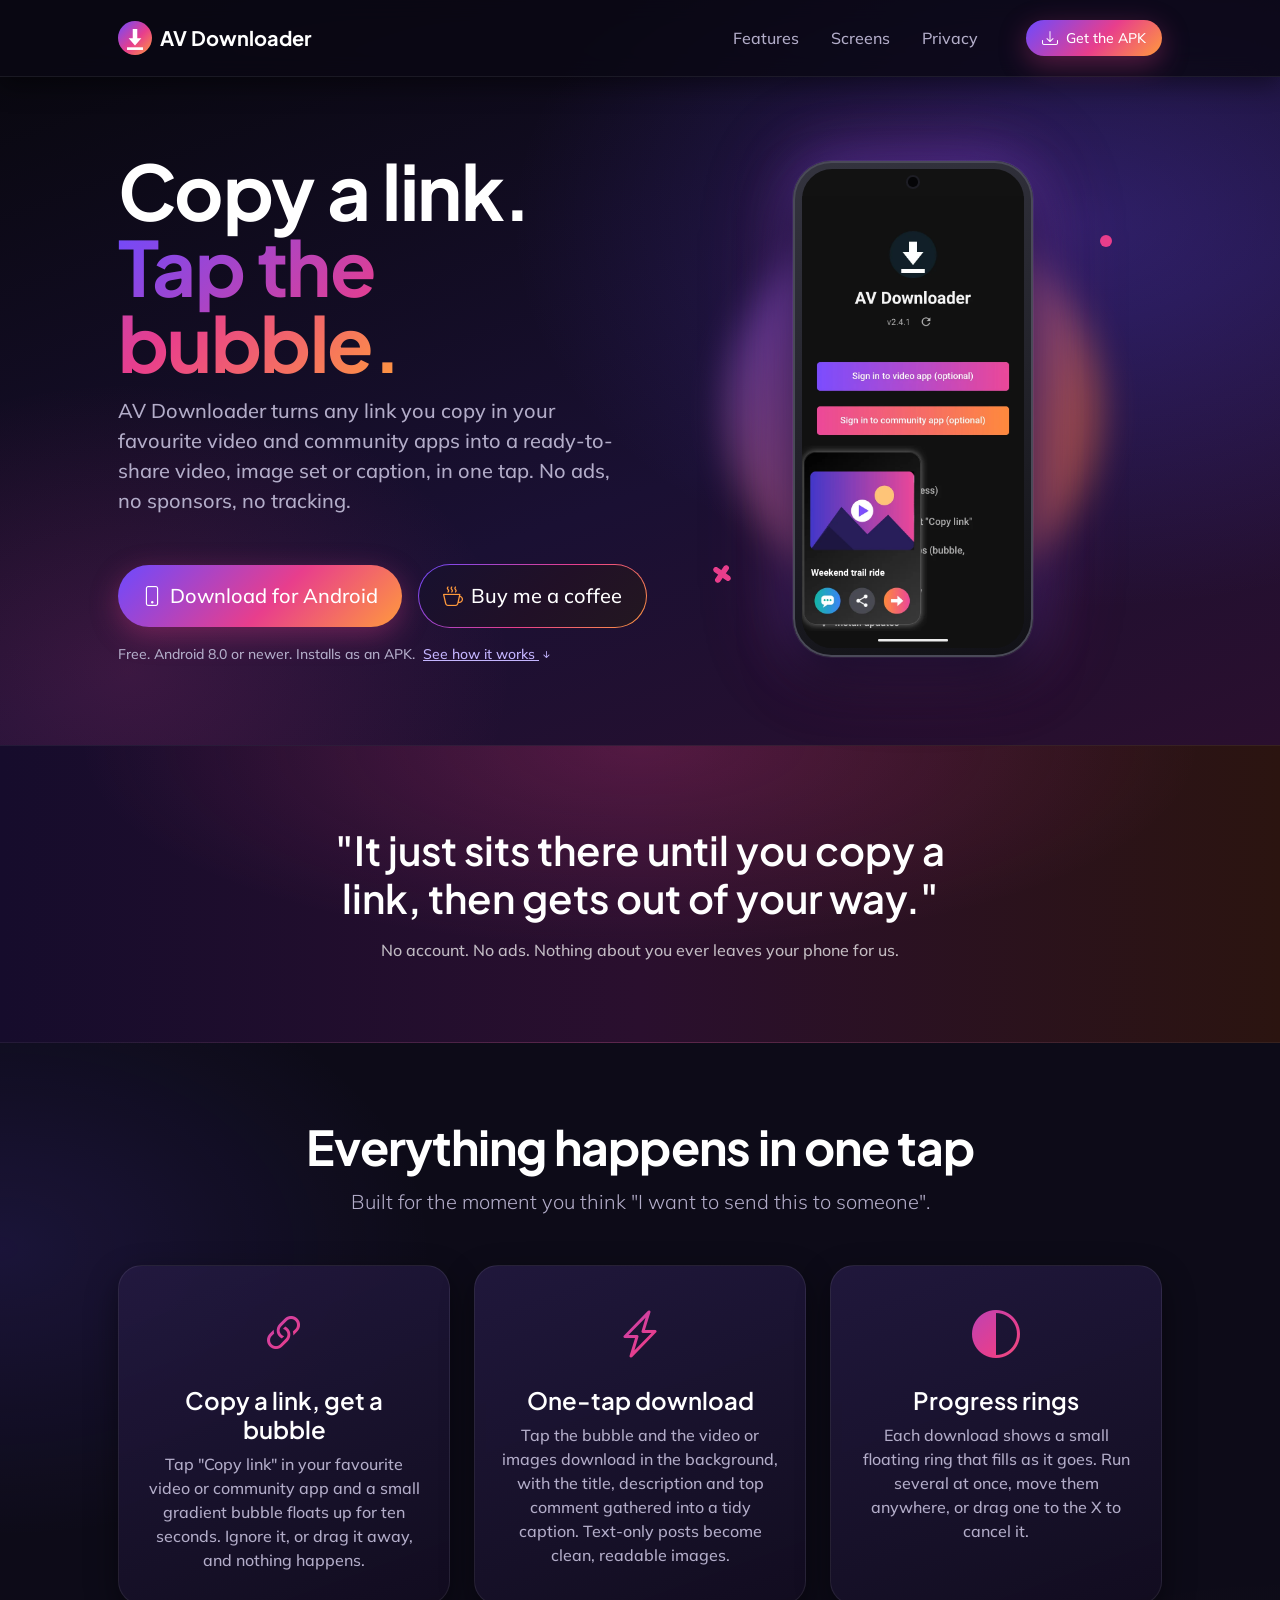
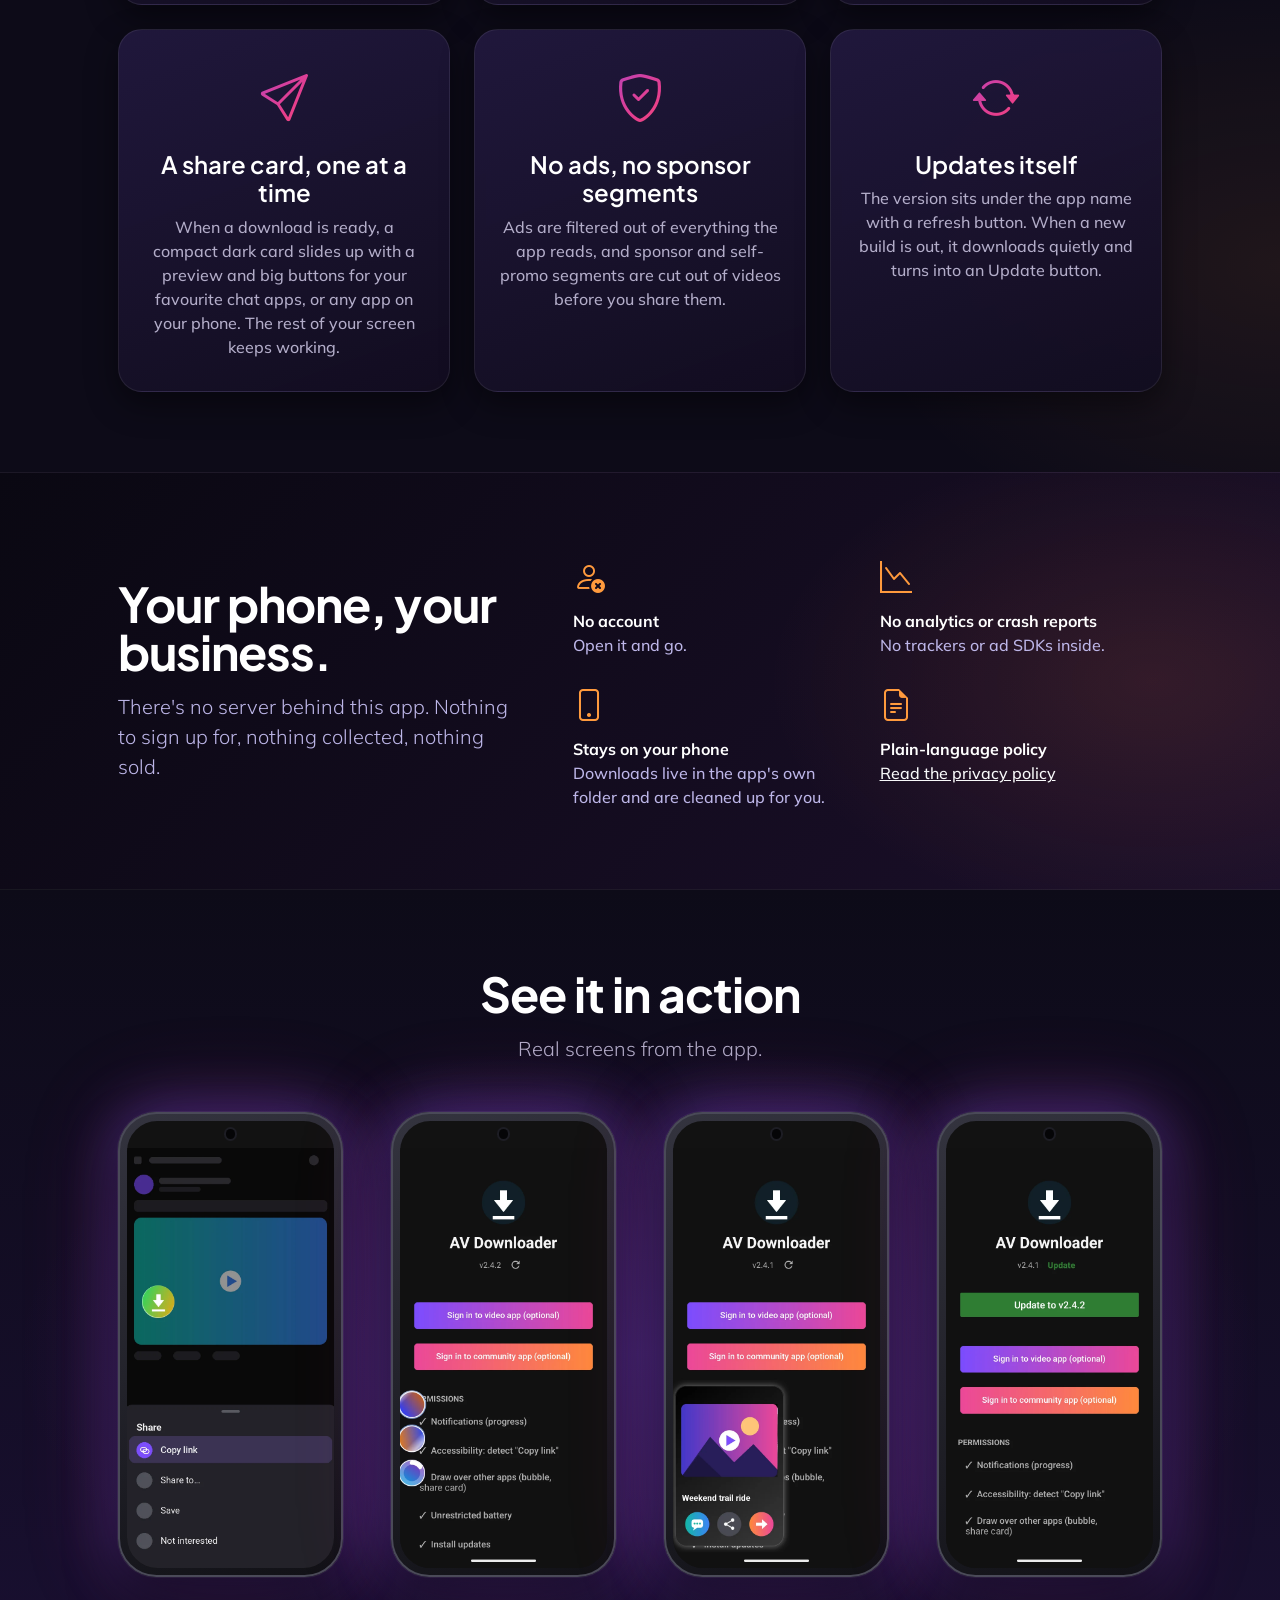
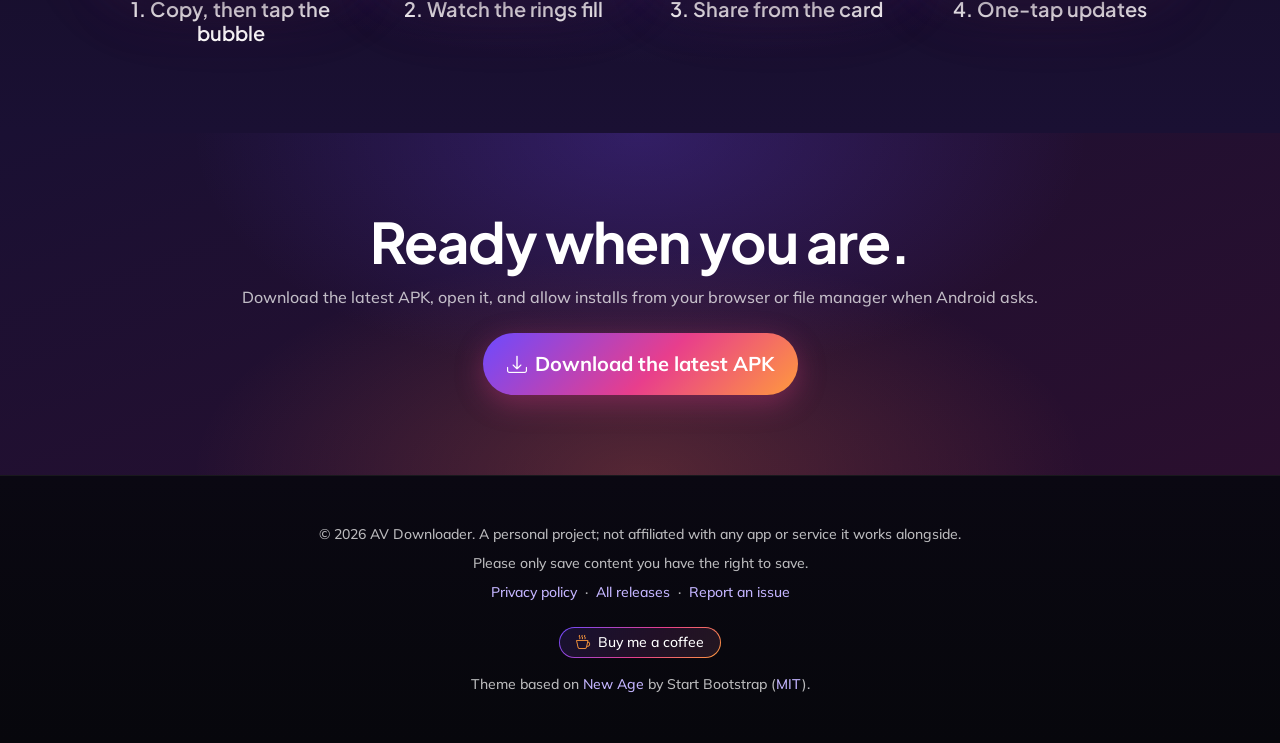
==== docs/index.html @ b50cfe29 "Website: switch to an all-dark theme with dark gradients; add Buy me a coffee links - Navbar, every " ====
<!DOCTYPE html>
<html lang="en">
    <head>
        <meta charset="utf-8" />
        <meta name="viewport" content="width=device-width, initial-scale=1, shrink-to-fit=no" />
        <title>AV Downloader: copy a link, tap the bubble, share it anywhere</title>
        <meta name="description" content="AV Downloader is a small Android app: copy a link in your favourite video or community app, tap the bubble, and get the video, images and caption ready to share. No accounts, no ads, no tracking." />
        <meta name="theme-color" content="#07070c" />
        <meta property="og:title" content="AV Downloader" />
        <meta property="og:description" content="Copy a link, tap the bubble, share it anywhere. No ads, no tracking, no data collection." />
        <meta property="og:type" content="website" />
        <meta property="og:image" content="assets/img/icon-192.png" />
        <link rel="icon" type="image/png" href="assets/img/favicon.png" />
        <link href="assets/icons/bootstrap-icons.css" rel="stylesheet" />
        <!-- Theme: Start Bootstrap "New Age" (MIT), customised. Everything is self-hosted: this page loads nothing from third parties. -->
        <link href="css/styles.css" rel="stylesheet" />
    </head>
    <body id="page-top">
        <!-- Navigation-->
        <nav class="navbar navbar-expand-lg navbar-dark fixed-top shadow-sm" id="mainNav">
            <div class="container px-5">
                <a class="navbar-brand fw-bold d-flex align-items-center" href="#page-top">
                    <img src="assets/img/logo.svg" alt="" width="34" height="34" class="me-2" />AV Downloader
                </a>
                <button class="navbar-toggler" type="button" data-bs-toggle="collapse" data-bs-target="#navbarResponsive" aria-controls="navbarResponsive" aria-expanded="false" aria-label="Toggle navigation">
                    Menu
                    <i class="bi-list"></i>
                </button>
                <div class="collapse navbar-collapse" id="navbarResponsive">
                    <ul class="navbar-nav ms-auto me-4 my-3 my-lg-0">
                        <li class="nav-item"><a class="nav-link me-lg-3" href="#features">Features</a></li>
                        <li class="nav-item"><a class="nav-link me-lg-3" href="#screens">Screens</a></li>
                        <li class="nav-item"><a class="nav-link me-lg-3" href="privacy.html">Privacy</a></li>
                    </ul>
                    <a class="btn btn-primary rounded-pill px-3 mb-2 mb-lg-0" href="https://github.com/mumayank/av-downloader-releases/releases/latest">
                        <span class="d-flex align-items-center">
                            <i class="bi-download me-2"></i>
                            <span class="small">Get the APK</span>
                        </span>
                    </a>
                </div>
            </div>
        </nav>
        <!-- Masthead-->
        <header class="masthead">
            <div class="container px-5">
                <div class="row gx-5 align-items-center">
                    <div class="col-lg-6">
                        <div class="mb-5 mb-lg-0 text-center text-lg-start">
                            <h1 class="display-1 lh-1 mb-3">Copy a link. <span class="text-gradient">Tap the bubble.</span></h1>
                            <p class="lead fw-normal text-muted mb-5">AV Downloader turns any link you copy in your favourite video and community apps into a ready-to-share video, image set or caption, in one tap. No ads, no sponsors, no tracking.</p>
                            <div class="d-flex flex-column flex-sm-row align-items-center justify-content-center justify-content-lg-start gap-3">
                                <a class="btn btn-primary btn-lg rounded-pill px-4 py-3 text-nowrap" href="https://github.com/mumayank/av-downloader-releases/releases/latest"><i class="bi-phone me-2"></i>Download for Android</a>
                                <a class="btn btn-ghost btn-lg rounded-pill px-4 py-3 text-nowrap" href="https://github.com/sponsors/mumayankteam" target="_blank" rel="noopener"><i class="bi-cup-hot me-2"></i>Buy me a coffee</a>
                            </div>
                            <p class="small text-muted mt-3 mb-0">Free. Android 8.0 or newer. Installs as an APK. <a href="#features" class="ms-1">See how it works <i class="bi-arrow-down-short"></i></a></p>
                        </div>
                    </div>
                    <div class="col-lg-6">
                        <div class="masthead-device-mockup">
                            <svg class="circle" viewBox="0 0 100 100" xmlns="http://www.w3.org/2000/svg" aria-hidden="true">
                                <defs>
                                    <linearGradient id="circleGradient" gradientTransform="rotate(45)">
                                        <stop class="gradient-start-color" offset="0%"></stop>
                                        <stop class="gradient-end-color" offset="100%"></stop>
                                    </linearGradient>
                                </defs>
                                <circle cx="50" cy="50" r="50"></circle></svg
                            ><svg class="shape-1 d-none d-sm-block" viewBox="0 0 240.83 240.83" xmlns="http://www.w3.org/2000/svg" aria-hidden="true">
                                <rect x="-32.54" y="78.39" width="305.92" height="84.05" rx="42.03" transform="translate(120.42 -49.88) rotate(45)"></rect>
                                <rect x="-32.54" y="78.39" width="305.92" height="84.05" rx="42.03" transform="translate(-49.88 120.42) rotate(-45)"></rect></svg
                            ><svg class="shape-2 d-none d-sm-block" viewBox="0 0 100 100" xmlns="http://www.w3.org/2000/svg" aria-hidden="true"><circle cx="50" cy="50" r="50"></circle></svg>
                            <div class="device-wrapper w-100">
                                <div class="phone"><div class="screen"><img src="assets/img/screens/card.webp" alt="The share card at the bottom of the screen after a download finishes, with a thumbnail, a title and three share buttons" /></div></div>
                            </div>
                        </div>
                    </div>
                </div>
            </div>
        </header>
        <!-- Promise strip-->
        <aside class="text-center section-promise">
            <div class="container px-5">
                <div class="row gx-5 justify-content-center">
                    <div class="col-xl-8">
                        <div class="h2 fs-1 text-white mb-3">"It just sits there until you copy a link, then gets out of your way."</div>
                        <p class="text-white-50 mb-0">No account. No ads. Nothing about you ever leaves your phone for us.</p>
                    </div>
                </div>
            </div>
        </aside>
        <!-- Features-->
        <section id="features">
            <div class="container px-5">
                <div class="text-center mb-5">
                    <h2 class="display-5 lh-1 mb-3">Everything happens in one tap</h2>
                    <p class="lead text-muted mb-0">Built for the moment you think "I want to send this to someone".</p>
                </div>
                <div class="row gx-4 gy-4">
                    <div class="col-md-6 col-lg-4">
                        <div class="feature-card text-center">
                            <i class="bi-link-45deg icon-feature text-gradient d-block mb-3"></i>
                            <h3 class="font-alt h4">Copy a link, get a bubble</h3>
                            <p class="text-muted mb-0">Tap "Copy link" in your favourite video or community app and a small gradient bubble floats up for ten seconds. Ignore it, or drag it away, and nothing happens.</p>
                        </div>
                    </div>
                    <div class="col-md-6 col-lg-4">
                        <div class="feature-card text-center">
                            <i class="bi-lightning-charge icon-feature text-gradient d-block mb-3"></i>
                            <h3 class="font-alt h4">One-tap download</h3>
                            <p class="text-muted mb-0">Tap the bubble and the video or images download in the background, with the title, description and top comment gathered into a tidy caption. Text-only posts become clean, readable images.</p>
                        </div>
                    </div>
                    <div class="col-md-6 col-lg-4">
                        <div class="feature-card text-center">
                            <i class="bi-circle-half icon-feature text-gradient d-block mb-3"></i>
                            <h3 class="font-alt h4">Progress rings</h3>
                            <p class="text-muted mb-0">Each download shows a small floating ring that fills as it goes. Run several at once, move them anywhere, or drag one to the X to cancel it.</p>
                        </div>
                    </div>
                    <div class="col-md-6 col-lg-4">
                        <div class="feature-card text-center">
                            <i class="bi-send icon-feature text-gradient d-block mb-3"></i>
                            <h3 class="font-alt h4">A share card, one at a time</h3>
                            <p class="text-muted mb-0">When a download is ready, a compact dark card slides up with a preview and big buttons for your favourite chat apps, or any app on your phone. The rest of your screen keeps working.</p>
                        </div>
                    </div>
                    <div class="col-md-6 col-lg-4">
                        <div class="feature-card text-center">
                            <i class="bi-shield-check icon-feature text-gradient d-block mb-3"></i>
                            <h3 class="font-alt h4">No ads, no sponsor segments</h3>
                            <p class="text-muted mb-0">Ads are filtered out of everything the app reads, and sponsor and self-promo segments are cut out of videos before you share them.</p>
                        </div>
                    </div>
                    <div class="col-md-6 col-lg-4">
                        <div class="feature-card text-center">
                            <i class="bi-arrow-repeat icon-feature text-gradient d-block mb-3"></i>
                            <h3 class="font-alt h4">Updates itself</h3>
                            <p class="text-muted mb-0">The version sits under the app name with a refresh button. When a new build is out, it downloads quietly and turns into an Update button.</p>
                        </div>
                    </div>
                </div>
            </div>
        </section>
        <!-- Privacy strip-->
        <section class="privacy-strip">
            <div class="container px-5">
                <div class="row gx-5 align-items-center">
                    <div class="col-lg-5 mb-4 mb-lg-0">
                        <h2 class="display-5 lh-1 mb-3 text-white">Your phone, your business.</h2>
                        <p class="lead mb-0" style="color:#bdb6e8">There's no server behind this app. Nothing to sign up for, nothing collected, nothing sold.</p>
                    </div>
                    <div class="col-lg-7">
                        <div class="row gy-4">
                            <div class="col-sm-6"><i class="bi-person-x d-block mb-2"></i><strong class="text-white">No account</strong><br /><span style="color:#bdb6e8">Open it and go.</span></div>
                            <div class="col-sm-6"><i class="bi-graph-down d-block mb-2"></i><strong class="text-white">No analytics or crash reports</strong><br /><span style="color:#bdb6e8">No trackers or ad SDKs inside.</span></div>
                            <div class="col-sm-6"><i class="bi-phone d-block mb-2"></i><strong class="text-white">Stays on your phone</strong><br /><span style="color:#bdb6e8">Downloads live in the app's own folder and are cleaned up for you.</span></div>
                            <div class="col-sm-6"><i class="bi-file-earmark-text d-block mb-2"></i><strong class="text-white">Plain-language policy</strong><br /><a class="link-light" href="privacy.html">Read the privacy policy</a></div>
                        </div>
                    </div>
                </div>
            </div>
        </section>
        <!-- Screens-->
        <section class="section-screens" id="screens">
            <div class="container px-5">
                <div class="text-center mb-5">
                    <h2 class="display-5 lh-1 mb-3">See it in action</h2>
                    <p class="lead text-muted mb-0">Real screens from the app.</p>
                </div>
                <div class="row gx-5 gy-5 justify-content-center">
                    <div class="col-sm-6 col-lg-3 text-center">
                        <div class="shot"><div class="phone"><div class="screen"><img src="assets/img/screens/bubble.webp" alt="A gradient download bubble appears right after tapping Copy link in a share menu" /></div></div></div>
                        <h3 class="h5 font-alt shot-caption">1. Copy, then tap the bubble</h3>
                    </div>
                    <div class="col-sm-6 col-lg-3 text-center">
                        <div class="shot"><div class="phone"><div class="screen"><img src="assets/img/screens/rings.webp" alt="Three floating progress rings stacked on the left edge of the screen" /></div></div></div>
                        <h3 class="h5 font-alt shot-caption">2. Watch the rings fill</h3>
                    </div>
                    <div class="col-sm-6 col-lg-3 text-center">
                        <div class="shot"><div class="phone"><div class="screen"><img src="assets/img/screens/card.webp" alt="The dark share card with a preview image, a title and three share buttons" /></div></div></div>
                        <h3 class="h5 font-alt shot-caption">3. Share from the card</h3>
                    </div>
                    <div class="col-sm-6 col-lg-3 text-center">
                        <div class="shot"><div class="phone"><div class="screen"><img src="assets/img/screens/update.webp" alt="The main screen with the version number and a ready Update button" /></div></div></div>
                        <h3 class="h5 font-alt shot-caption">4. One-tap updates</h3>
                    </div>
                </div>
            </div>
        </section>
        <!-- Download-->
        <section class="section-download" id="download">
            <div class="container px-5 text-center">
                <h2 class="text-white display-4 lh-1 mb-3">Ready when you are.</h2>
                <p class="text-white-50 mb-4">Download the latest APK, open it, and allow installs from your browser or file manager when Android asks.</p>
                <a class="btn btn-primary btn-lg rounded-pill px-4 py-3 fw-bold" href="https://github.com/mumayank/av-downloader-releases/releases/latest"><i class="bi-download me-2"></i>Download the latest APK</a>
            </div>
        </section>
        <!-- Footer-->
        <footer class="site-footer text-center py-5">
            <div class="container px-5">
                <div class="text-white-50 small">
                    <div class="mb-2">&copy; 2026 AV Downloader. A personal project; not affiliated with any app or service it works alongside.</div>
                    <div class="mb-2">Please only save content you have the right to save.</div>
                    <a href="privacy.html">Privacy policy</a>
                    <span class="mx-1">&middot;</span>
                    <a href="https://github.com/mumayank/av-downloader-releases/releases">All releases</a>
                    <span class="mx-1">&middot;</span>
                    <a href="https://github.com/mumayank/av-downloader-releases/issues">Report an issue</a>
                    <div class="mt-4"><a class="btn btn-ghost btn-sm rounded-pill px-3" href="https://github.com/sponsors/mumayankteam" target="_blank" rel="noopener"><i class="bi-cup-hot me-2"></i>Buy me a coffee</a></div>
                    <div class="mt-3">Theme based on <a href="https://startbootstrap.com/theme/new-age">New Age</a> by Start Bootstrap (<a href="LICENSE-template.txt">MIT</a>).</div>
                </div>
            </div>
        </footer>
        <script src="js/bootstrap.bundle.min.js"></script>
        <script src="js/scripts.js"></script>
    </body>
</html>
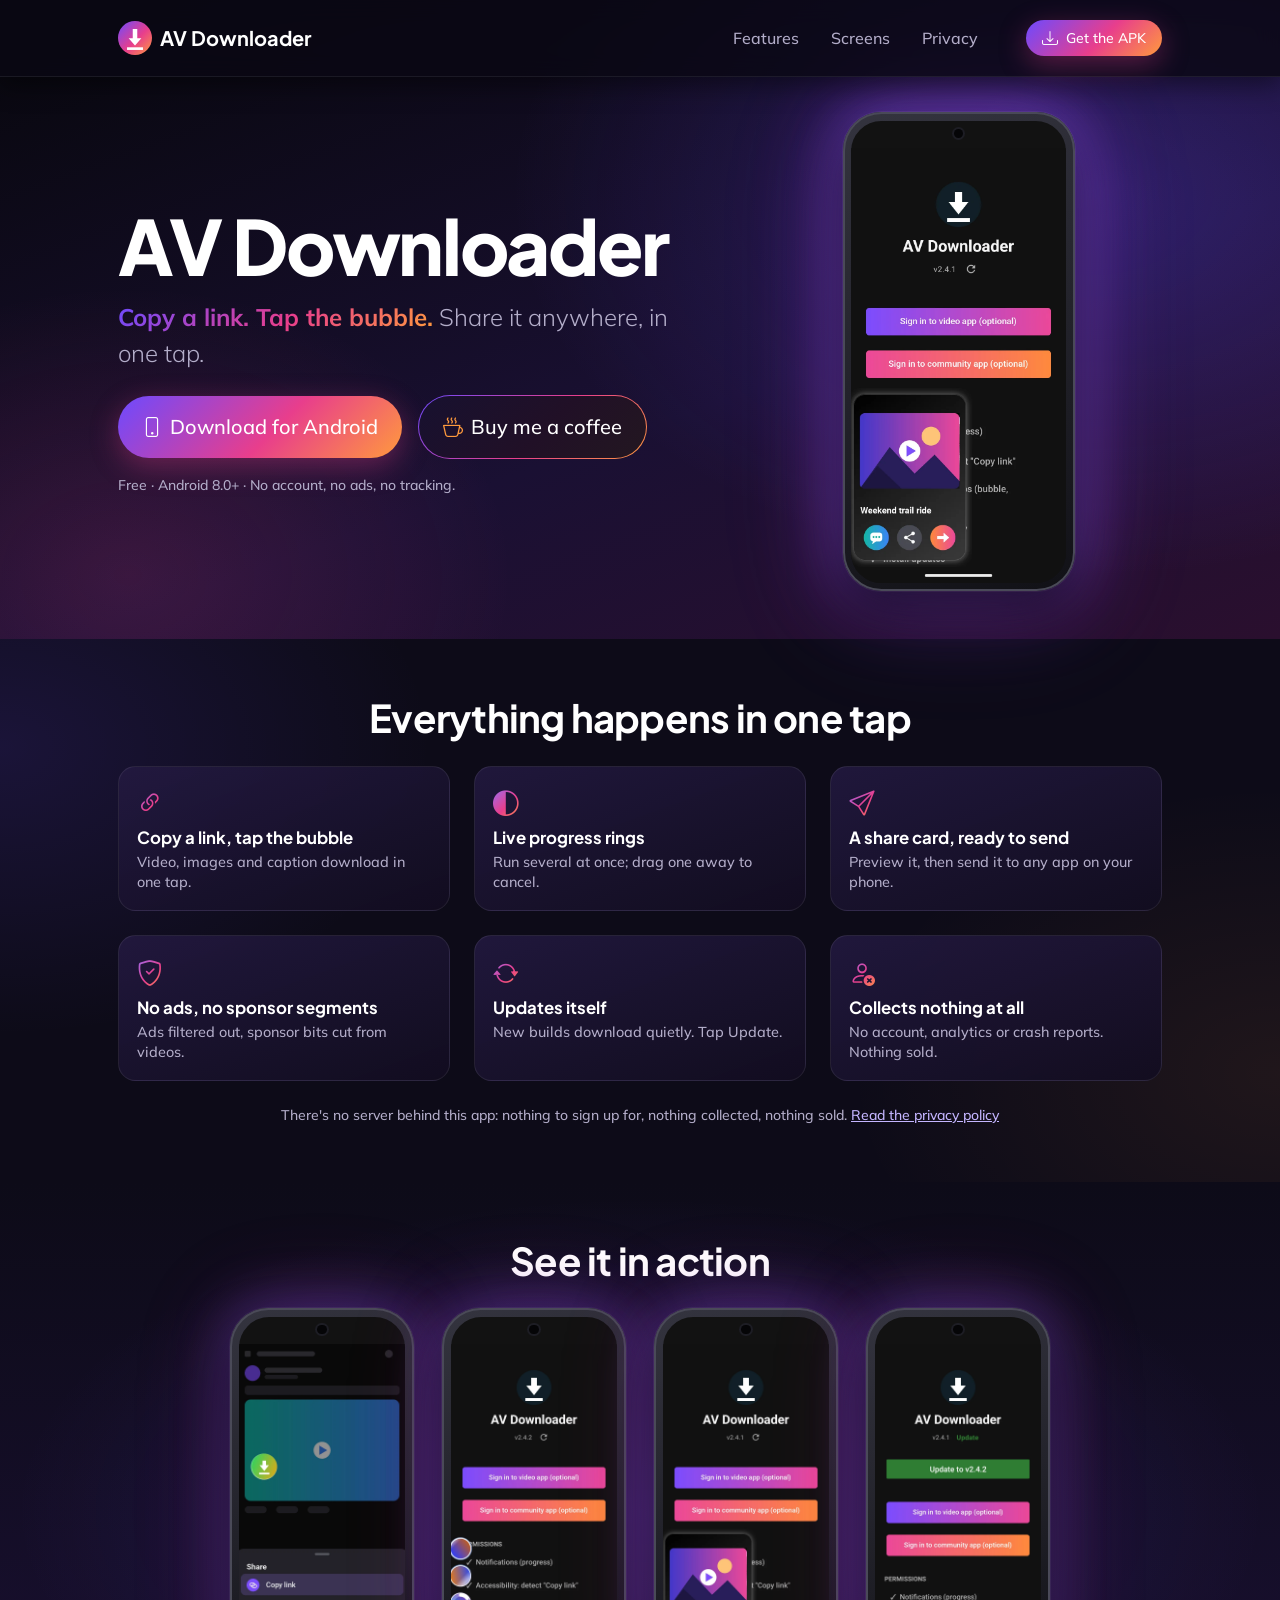
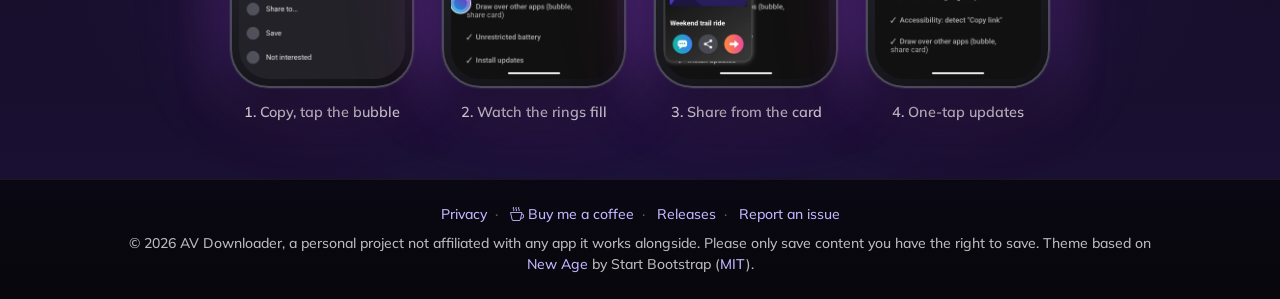
==== commit 95218c73: "Website: compact one-screen-ish layout - Hero: name, one-line tagline, Download + Buy me a coffee, o" ====
--- a/docs/index.html
+++ b/docs/index.html
@@ -18,7 +18,7 @@
     <body id="page-top">
         <!-- Navigation-->
         <nav class="navbar navbar-expand-lg navbar-dark fixed-top shadow-sm" id="mainNav">
-            <div class="container px-5">
+            <div class="container px-4 px-lg-5">
                 <a class="navbar-brand fw-bold d-flex align-items-center" href="#page-top">
                     <img src="assets/img/logo.svg" alt="" width="34" height="34" class="me-2" />AV Downloader
                 </a>
@@ -41,175 +41,62 @@
                 </div>
             </div>
         </nav>
-        <!-- Masthead-->
-        <header class="masthead">
-            <div class="container px-5">
+        <!-- Hero-->
+        <header class="masthead hero-compact">
+            <div class="container px-4 px-lg-5">
                 <div class="row gx-5 align-items-center">
-                    <div class="col-lg-6">
-                        <div class="mb-5 mb-lg-0 text-center text-lg-start">
-                            <h1 class="display-1 lh-1 mb-3">Copy a link. <span class="text-gradient">Tap the bubble.</span></h1>
-                            <p class="lead fw-normal text-muted mb-5">AV Downloader turns any link you copy in your favourite video and community apps into a ready-to-share video, image set or caption, in one tap. No ads, no sponsors, no tracking.</p>
-                            <div class="d-flex flex-column flex-sm-row align-items-center justify-content-center justify-content-lg-start gap-3">
-                                <a class="btn btn-primary btn-lg rounded-pill px-4 py-3 text-nowrap" href="https://github.com/mumayank/av-downloader-releases/releases/latest"><i class="bi-phone me-2"></i>Download for Android</a>
-                                <a class="btn btn-ghost btn-lg rounded-pill px-4 py-3 text-nowrap" href="https://github.com/sponsors/mumayankteam" target="_blank" rel="noopener"><i class="bi-cup-hot me-2"></i>Buy me a coffee</a>
-                            </div>
-                            <p class="small text-muted mt-3 mb-0">Free. Android 8.0 or newer. Installs as an APK. <a href="#features" class="ms-1">See how it works <i class="bi-arrow-down-short"></i></a></p>
+                    <div class="col-lg-7 text-center text-lg-start">
+                        <h1 class="display-3 lh-1 mb-3">AV Downloader</h1>
+                        <p class="lead fs-4 mb-4"><span class="text-gradient fw-bold">Copy a link. Tap the bubble.</span> <span class="text-muted">Share it anywhere, in one tap.</span></p>
+                        <div class="d-flex flex-wrap align-items-center justify-content-center justify-content-lg-start gap-3">
+                            <a class="btn btn-primary btn-lg rounded-pill px-4 py-3 text-nowrap" href="https://github.com/mumayank/av-downloader-releases/releases/latest"><i class="bi-phone me-2"></i>Download for Android</a>
+                            <a class="btn btn-ghost btn-lg rounded-pill px-4 py-3 text-nowrap" href="https://github.com/sponsors/mumayankteam" target="_blank" rel="noopener"><i class="bi-cup-hot me-2"></i>Buy me a coffee</a>
                         </div>
+                        <p class="small text-muted mt-3 mb-0">Free &middot; Android 8.0+ &middot; No account, no ads, no tracking.</p>
                     </div>
-                    <div class="col-lg-6">
-                        <div class="masthead-device-mockup">
-                            <svg class="circle" viewBox="0 0 100 100" xmlns="http://www.w3.org/2000/svg" aria-hidden="true">
-                                <defs>
-                                    <linearGradient id="circleGradient" gradientTransform="rotate(45)">
-                                        <stop class="gradient-start-color" offset="0%"></stop>
-                                        <stop class="gradient-end-color" offset="100%"></stop>
-                                    </linearGradient>
-                                </defs>
-                                <circle cx="50" cy="50" r="50"></circle></svg
-                            ><svg class="shape-1 d-none d-sm-block" viewBox="0 0 240.83 240.83" xmlns="http://www.w3.org/2000/svg" aria-hidden="true">
-                                <rect x="-32.54" y="78.39" width="305.92" height="84.05" rx="42.03" transform="translate(120.42 -49.88) rotate(45)"></rect>
-                                <rect x="-32.54" y="78.39" width="305.92" height="84.05" rx="42.03" transform="translate(-49.88 120.42) rotate(-45)"></rect></svg
-                            ><svg class="shape-2 d-none d-sm-block" viewBox="0 0 100 100" xmlns="http://www.w3.org/2000/svg" aria-hidden="true"><circle cx="50" cy="50" r="50"></circle></svg>
-                            <div class="device-wrapper w-100">
-                                <div class="phone"><div class="screen"><img src="assets/img/screens/card.webp" alt="The share card at the bottom of the screen after a download finishes, with a thumbnail, a title and three share buttons" /></div></div>
-                            </div>
-                        </div>
+                    <div class="col-lg-5 d-none d-lg-block">
+                        <div class="hero-phone"><div class="phone"><div class="screen"><img src="assets/img/screens/card.webp" alt="The share card at the bottom of the screen after a download finishes, with a thumbnail, a title and three share buttons" /></div></div></div>
                     </div>
                 </div>
             </div>
         </header>
-        <!-- Promise strip-->
-        <aside class="text-center section-promise">
-            <div class="container px-5">
-                <div class="row gx-5 justify-content-center">
-                    <div class="col-xl-8">
-                        <div class="h2 fs-1 text-white mb-3">"It just sits there until you copy a link, then gets out of your way."</div>
-                        <p class="text-white-50 mb-0">No account. No ads. Nothing about you ever leaves your phone for us.</p>
-                    </div>
+        <!-- Features (includes the privacy promises)-->
+        <section class="section-compact" id="features">
+            <div class="container px-4 px-lg-5">
+                <h2 class="section-title text-center mb-4">Everything happens in one tap</h2>
+                <div class="row g-3 g-lg-4">
+                    <div class="col-6 col-lg-4"><div class="tile"><i class="bi-link-45deg"></i><h3>Copy a link, tap the bubble</h3><p>Video, images and caption download in one tap.</p></div></div>
+                    <div class="col-6 col-lg-4"><div class="tile"><i class="bi-circle-half"></i><h3>Live progress rings</h3><p>Run several at once; drag one away to cancel.</p></div></div>
+                    <div class="col-6 col-lg-4"><div class="tile"><i class="bi-send"></i><h3>A share card, ready to send</h3><p>Preview it, then send it to any app on your phone.</p></div></div>
+                    <div class="col-6 col-lg-4"><div class="tile"><i class="bi-shield-check"></i><h3>No ads, no sponsor segments</h3><p>Ads filtered out, sponsor bits cut from videos.</p></div></div>
+                    <div class="col-6 col-lg-4"><div class="tile"><i class="bi-arrow-repeat"></i><h3>Updates itself</h3><p>New builds download quietly. Tap Update.</p></div></div>
+                    <div class="col-6 col-lg-4"><div class="tile"><i class="bi-person-x"></i><h3>Collects nothing at all</h3><p>No account, analytics or crash reports. Nothing sold.</p></div></div>
                 </div>
+                <p class="text-center small text-muted mt-4 mb-0">There's no server behind this app: nothing to sign up for, nothing collected, nothing sold. <a href="privacy.html">Read the privacy policy</a></p>
             </div>
-        </aside>
-        <!-- Features-->
-        <section id="features">
-            <div class="container px-5">
-                <div class="text-center mb-5">
-                    <h2 class="display-5 lh-1 mb-3">Everything happens in one tap</h2>
-                    <p class="lead text-muted mb-0">Built for the moment you think "I want to send this to someone".</p>
-                </div>
-                <div class="row gx-4 gy-4">
-                    <div class="col-md-6 col-lg-4">
-                        <div class="feature-card text-center">
-                            <i class="bi-link-45deg icon-feature text-gradient d-block mb-3"></i>
-                            <h3 class="font-alt h4">Copy a link, get a bubble</h3>
-                            <p class="text-muted mb-0">Tap "Copy link" in your favourite video or community app and a small gradient bubble floats up for ten seconds. Ignore it, or drag it away, and nothing happens.</p>
-                        </div>
-                    </div>
-                    <div class="col-md-6 col-lg-4">
-                        <div class="feature-card text-center">
-                            <i class="bi-lightning-charge icon-feature text-gradient d-block mb-3"></i>
-                            <h3 class="font-alt h4">One-tap download</h3>
-                            <p class="text-muted mb-0">Tap the bubble and the video or images download in the background, with the title, description and top comment gathered into a tidy caption. Text-only posts become clean, readable images.</p>
-                        </div>
-                    </div>
-                    <div class="col-md-6 col-lg-4">
-                        <div class="feature-card text-center">
-                            <i class="bi-circle-half icon-feature text-gradient d-block mb-3"></i>
-                            <h3 class="font-alt h4">Progress rings</h3>
-                            <p class="text-muted mb-0">Each download shows a small floating ring that fills as it goes. Run several at once, move them anywhere, or drag one to the X to cancel it.</p>
-                        </div>
-                    </div>
-                    <div class="col-md-6 col-lg-4">
-                        <div class="feature-card text-center">
-                            <i class="bi-send icon-feature text-gradient d-block mb-3"></i>
-                            <h3 class="font-alt h4">A share card, one at a time</h3>
-                            <p class="text-muted mb-0">When a download is ready, a compact dark card slides up with a preview and big buttons for your favourite chat apps, or any app on your phone. The rest of your screen keeps working.</p>
-                        </div>
-                    </div>
-                    <div class="col-md-6 col-lg-4">
-                        <div class="feature-card text-center">
-                            <i class="bi-shield-check icon-feature text-gradient d-block mb-3"></i>
-                            <h3 class="font-alt h4">No ads, no sponsor segments</h3>
-                            <p class="text-muted mb-0">Ads are filtered out of everything the app reads, and sponsor and self-promo segments are cut out of videos before you share them.</p>
-                        </div>
-                    </div>
-                    <div class="col-md-6 col-lg-4">
-                        <div class="feature-card text-center">
-                            <i class="bi-arrow-repeat icon-feature text-gradient d-block mb-3"></i>
-                            <h3 class="font-alt h4">Updates itself</h3>
-                            <p class="text-muted mb-0">The version sits under the app name with a refresh button. When a new build is out, it downloads quietly and turns into an Update button.</p>
-                        </div>
-                    </div>
+        </section>
+        <!-- Screens-->
+        <section class="section-compact section-screens" id="screens">
+            <div class="container px-4 px-lg-5">
+                <h2 class="section-title text-center mb-4">See it in action</h2>
+                <div class="shot-strip">
+                    <figure class="mini-shot"><div class="phone"><div class="screen"><img src="assets/img/screens/bubble.webp" alt="A gradient download bubble appears right after tapping Copy link in a share menu" /></div></div><figcaption>1. Copy, tap the bubble</figcaption></figure>
+                    <figure class="mini-shot"><div class="phone"><div class="screen"><img src="assets/img/screens/rings.webp" alt="Three floating progress rings stacked on the left edge of the screen" /></div></div><figcaption>2. Watch the rings fill</figcaption></figure>
+                    <figure class="mini-shot"><div class="phone"><div class="screen"><img src="assets/img/screens/card.webp" alt="The dark share card with a preview image, a title and three share buttons" /></div></div><figcaption>3. Share from the card</figcaption></figure>
+                    <figure class="mini-shot"><div class="phone"><div class="screen"><img src="assets/img/screens/update.webp" alt="The main screen with the version number and a ready Update button" /></div></div><figcaption>4. One-tap updates</figcaption></figure>
                 </div>
             </div>
         </section>
-        <!-- Privacy strip-->
-        <section class="privacy-strip">
-            <div class="container px-5">
-                <div class="row gx-5 align-items-center">
-                    <div class="col-lg-5 mb-4 mb-lg-0">
-                        <h2 class="display-5 lh-1 mb-3 text-white">Your phone, your business.</h2>
-                        <p class="lead mb-0" style="color:#bdb6e8">There's no server behind this app. Nothing to sign up for, nothing collected, nothing sold.</p>
-                    </div>
-                    <div class="col-lg-7">
-                        <div class="row gy-4">
-                            <div class="col-sm-6"><i class="bi-person-x d-block mb-2"></i><strong class="text-white">No account</strong><br /><span style="color:#bdb6e8">Open it and go.</span></div>
-                            <div class="col-sm-6"><i class="bi-graph-down d-block mb-2"></i><strong class="text-white">No analytics or crash reports</strong><br /><span style="color:#bdb6e8">No trackers or ad SDKs inside.</span></div>
-                            <div class="col-sm-6"><i class="bi-phone d-block mb-2"></i><strong class="text-white">Stays on your phone</strong><br /><span style="color:#bdb6e8">Downloads live in the app's own folder and are cleaned up for you.</span></div>
-                            <div class="col-sm-6"><i class="bi-file-earmark-text d-block mb-2"></i><strong class="text-white">Plain-language policy</strong><br /><a class="link-light" href="privacy.html">Read the privacy policy</a></div>
-                        </div>
-                    </div>
-                </div>
-            </div>
-        </section>
-        <!-- Screens-->
-        <section class="section-screens" id="screens">
-            <div class="container px-5">
-                <div class="text-center mb-5">
-                    <h2 class="display-5 lh-1 mb-3">See it in action</h2>
-                    <p class="lead text-muted mb-0">Real screens from the app.</p>
-                </div>
-                <div class="row gx-5 gy-5 justify-content-center">
-                    <div class="col-sm-6 col-lg-3 text-center">
-                        <div class="shot"><div class="phone"><div class="screen"><img src="assets/img/screens/bubble.webp" alt="A gradient download bubble appears right after tapping Copy link in a share menu" /></div></div></div>
-                        <h3 class="h5 font-alt shot-caption">1. Copy, then tap the bubble</h3>
-                    </div>
-                    <div class="col-sm-6 col-lg-3 text-center">
-                        <div class="shot"><div class="phone"><div class="screen"><img src="assets/img/screens/rings.webp" alt="Three floating progress rings stacked on the left edge of the screen" /></div></div></div>
-                        <h3 class="h5 font-alt shot-caption">2. Watch the rings fill</h3>
-                    </div>
-                    <div class="col-sm-6 col-lg-3 text-center">
-                        <div class="shot"><div class="phone"><div class="screen"><img src="assets/img/screens/card.webp" alt="The dark share card with a preview image, a title and three share buttons" /></div></div></div>
-                        <h3 class="h5 font-alt shot-caption">3. Share from the card</h3>
-                    </div>
-                    <div class="col-sm-6 col-lg-3 text-center">
-                        <div class="shot"><div class="phone"><div class="screen"><img src="assets/img/screens/update.webp" alt="The main screen with the version number and a ready Update button" /></div></div></div>
-                        <h3 class="h5 font-alt shot-caption">4. One-tap updates</h3>
-                    </div>
-                </div>
-            </div>
-        </section>
-        <!-- Download-->
-        <section class="section-download" id="download">
-            <div class="container px-5 text-center">
-                <h2 class="text-white display-4 lh-1 mb-3">Ready when you are.</h2>
-                <p class="text-white-50 mb-4">Download the latest APK, open it, and allow installs from your browser or file manager when Android asks.</p>
-                <a class="btn btn-primary btn-lg rounded-pill px-4 py-3 fw-bold" href="https://github.com/mumayank/av-downloader-releases/releases/latest"><i class="bi-download me-2"></i>Download the latest APK</a>
-            </div>
-        </section>
         <!-- Footer-->
-        <footer class="site-footer text-center py-5">
-            <div class="container px-5">
-                <div class="text-white-50 small">
-                    <div class="mb-2">&copy; 2026 AV Downloader. A personal project; not affiliated with any app or service it works alongside.</div>
-                    <div class="mb-2">Please only save content you have the right to save.</div>
-                    <a href="privacy.html">Privacy policy</a>
-                    <span class="mx-1">&middot;</span>
-                    <a href="https://github.com/mumayank/av-downloader-releases/releases">All releases</a>
-                    <span class="mx-1">&middot;</span>
+        <footer class="site-footer text-center py-4">
+            <div class="container px-4 px-lg-5 small">
+                <nav class="footer-links mb-2">
+                    <a href="privacy.html">Privacy</a><span>&middot;</span>
+                    <a href="https://github.com/sponsors/mumayankteam" target="_blank" rel="noopener"><i class="bi-cup-hot me-1"></i>Buy me a coffee</a><span>&middot;</span>
+                    <a href="https://github.com/mumayank/av-downloader-releases/releases">Releases</a><span>&middot;</span>
                     <a href="https://github.com/mumayank/av-downloader-releases/issues">Report an issue</a>
-                    <div class="mt-4"><a class="btn btn-ghost btn-sm rounded-pill px-3" href="https://github.com/sponsors/mumayankteam" target="_blank" rel="noopener"><i class="bi-cup-hot me-2"></i>Buy me a coffee</a></div>
-                    <div class="mt-3">Theme based on <a href="https://startbootstrap.com/theme/new-age">New Age</a> by Start Bootstrap (<a href="LICENSE-template.txt">MIT</a>).</div>
-                </div>
+                </nav>
+                <div class="text-white-50">&copy; 2026 AV Downloader, a personal project not affiliated with any app it works alongside. Please only save content you have the right to save. Theme based on <a href="https://startbootstrap.com/theme/new-age">New Age</a> by Start Bootstrap (<a href="LICENSE-template.txt">MIT</a>).</div>
             </div>
         </footer>
         <script src="js/bootstrap.bundle.min.js"></script>
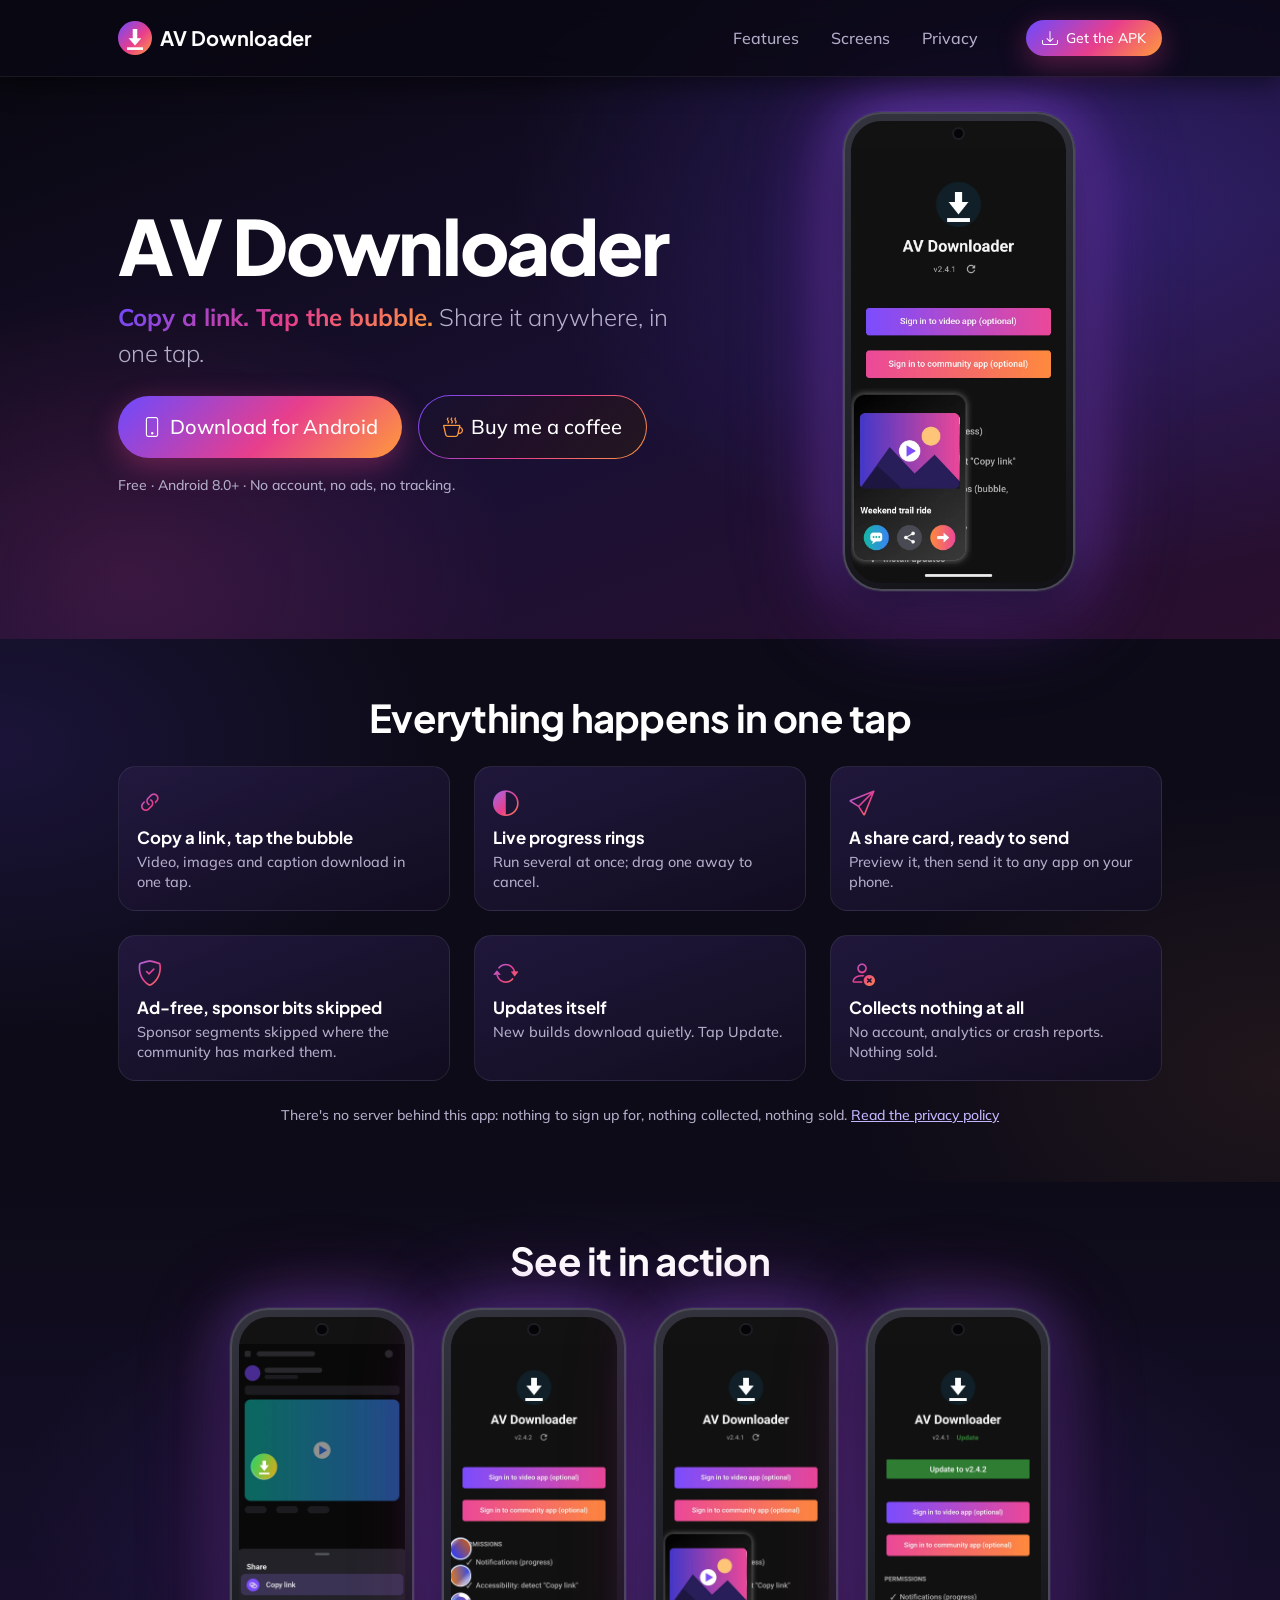
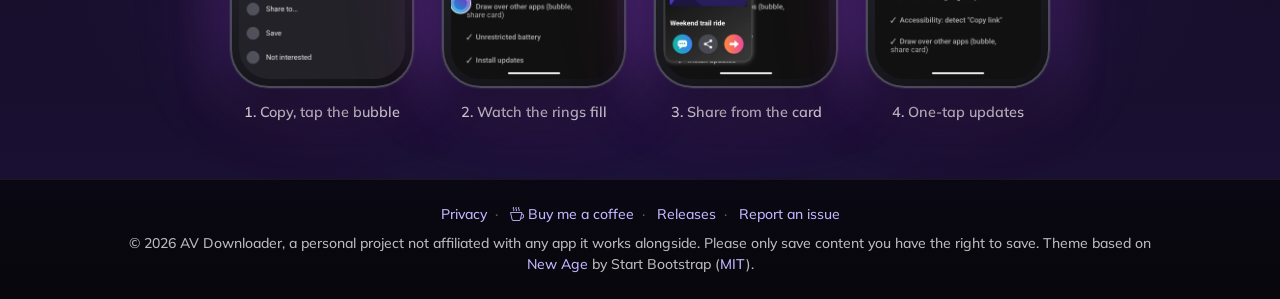
==== commit 05f1f26a: "Website: soften sponsor-segment wording to match real behaviour Sponsor segments are skipped only wh" ====
--- a/docs/index.html
+++ b/docs/index.html
@@ -68,7 +68,7 @@
                     <div class="col-6 col-lg-4"><div class="tile"><i class="bi-link-45deg"></i><h3>Copy a link, tap the bubble</h3><p>Video, images and caption download in one tap.</p></div></div>
                     <div class="col-6 col-lg-4"><div class="tile"><i class="bi-circle-half"></i><h3>Live progress rings</h3><p>Run several at once; drag one away to cancel.</p></div></div>
                     <div class="col-6 col-lg-4"><div class="tile"><i class="bi-send"></i><h3>A share card, ready to send</h3><p>Preview it, then send it to any app on your phone.</p></div></div>
-                    <div class="col-6 col-lg-4"><div class="tile"><i class="bi-shield-check"></i><h3>No ads, no sponsor segments</h3><p>Ads filtered out, sponsor bits cut from videos.</p></div></div>
+                    <div class="col-6 col-lg-4"><div class="tile"><i class="bi-shield-check"></i><h3>Ad-free, sponsor bits skipped</h3><p>Sponsor segments skipped where the community has marked them.</p></div></div>
                     <div class="col-6 col-lg-4"><div class="tile"><i class="bi-arrow-repeat"></i><h3>Updates itself</h3><p>New builds download quietly. Tap Update.</p></div></div>
                     <div class="col-6 col-lg-4"><div class="tile"><i class="bi-person-x"></i><h3>Collects nothing at all</h3><p>No account, analytics or crash reports. Nothing sold.</p></div></div>
                 </div>
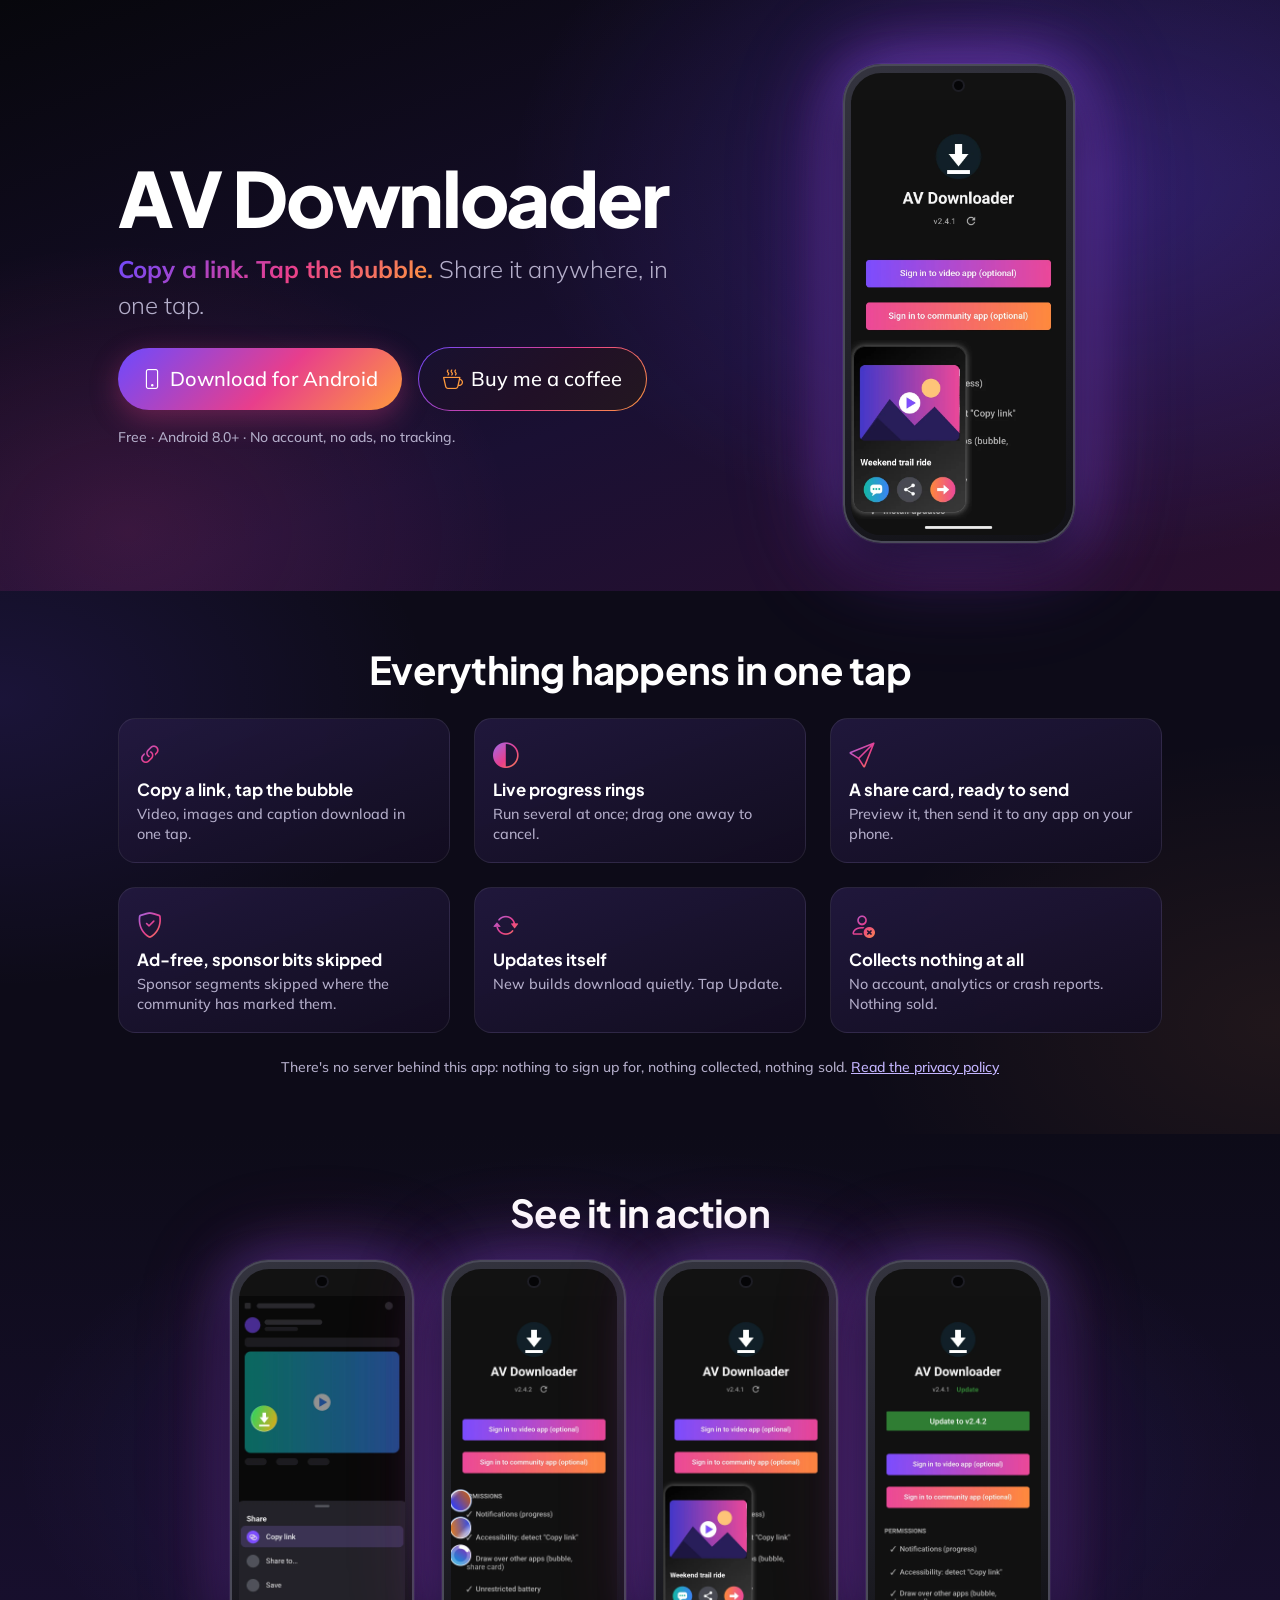
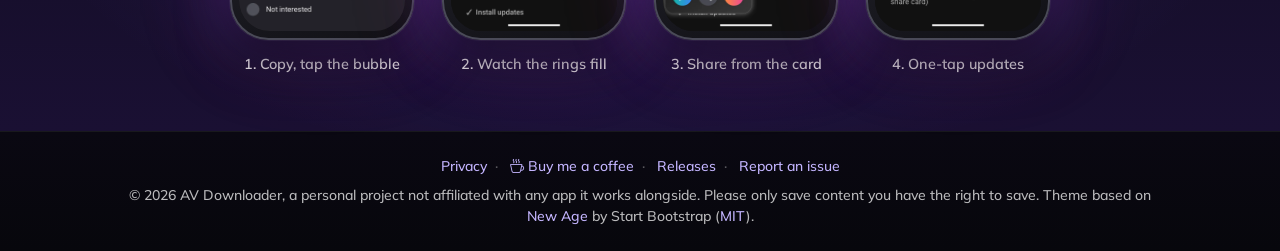
==== commit dc7af319: "Website: remove the top menu for a minimalist look - Drop the fixed nav bar and mobile menu toggle f" ====
--- a/docs/index.html
+++ b/docs/index.html
@@ -16,31 +16,6 @@
         <link href="css/styles.css" rel="stylesheet" />
     </head>
     <body id="page-top">
-        <!-- Navigation-->
-        <nav class="navbar navbar-expand-lg navbar-dark fixed-top shadow-sm" id="mainNav">
-            <div class="container px-4 px-lg-5">
-                <a class="navbar-brand fw-bold d-flex align-items-center" href="#page-top">
-                    <img src="assets/img/logo.svg" alt="" width="34" height="34" class="me-2" />AV Downloader
-                </a>
-                <button class="navbar-toggler" type="button" data-bs-toggle="collapse" data-bs-target="#navbarResponsive" aria-controls="navbarResponsive" aria-expanded="false" aria-label="Toggle navigation">
-                    Menu
-                    <i class="bi-list"></i>
-                </button>
-                <div class="collapse navbar-collapse" id="navbarResponsive">
-                    <ul class="navbar-nav ms-auto me-4 my-3 my-lg-0">
-                        <li class="nav-item"><a class="nav-link me-lg-3" href="#features">Features</a></li>
-                        <li class="nav-item"><a class="nav-link me-lg-3" href="#screens">Screens</a></li>
-                        <li class="nav-item"><a class="nav-link me-lg-3" href="privacy.html">Privacy</a></li>
-                    </ul>
-                    <a class="btn btn-primary rounded-pill px-3 mb-2 mb-lg-0" href="https://github.com/mumayank/av-downloader-releases/releases/latest">
-                        <span class="d-flex align-items-center">
-                            <i class="bi-download me-2"></i>
-                            <span class="small">Get the APK</span>
-                        </span>
-                    </a>
-                </div>
-            </div>
-        </nav>
         <!-- Hero-->
         <header class="masthead hero-compact">
             <div class="container px-4 px-lg-5">
@@ -99,7 +74,5 @@
                 <div class="text-white-50">&copy; 2026 AV Downloader, a personal project not affiliated with any app it works alongside. Please only save content you have the right to save. Theme based on <a href="https://startbootstrap.com/theme/new-age">New Age</a> by Start Bootstrap (<a href="LICENSE-template.txt">MIT</a>).</div>
             </div>
         </footer>
-        <script src="js/bootstrap.bundle.min.js"></script>
-        <script src="js/scripts.js"></script>
     </body>
 </html>
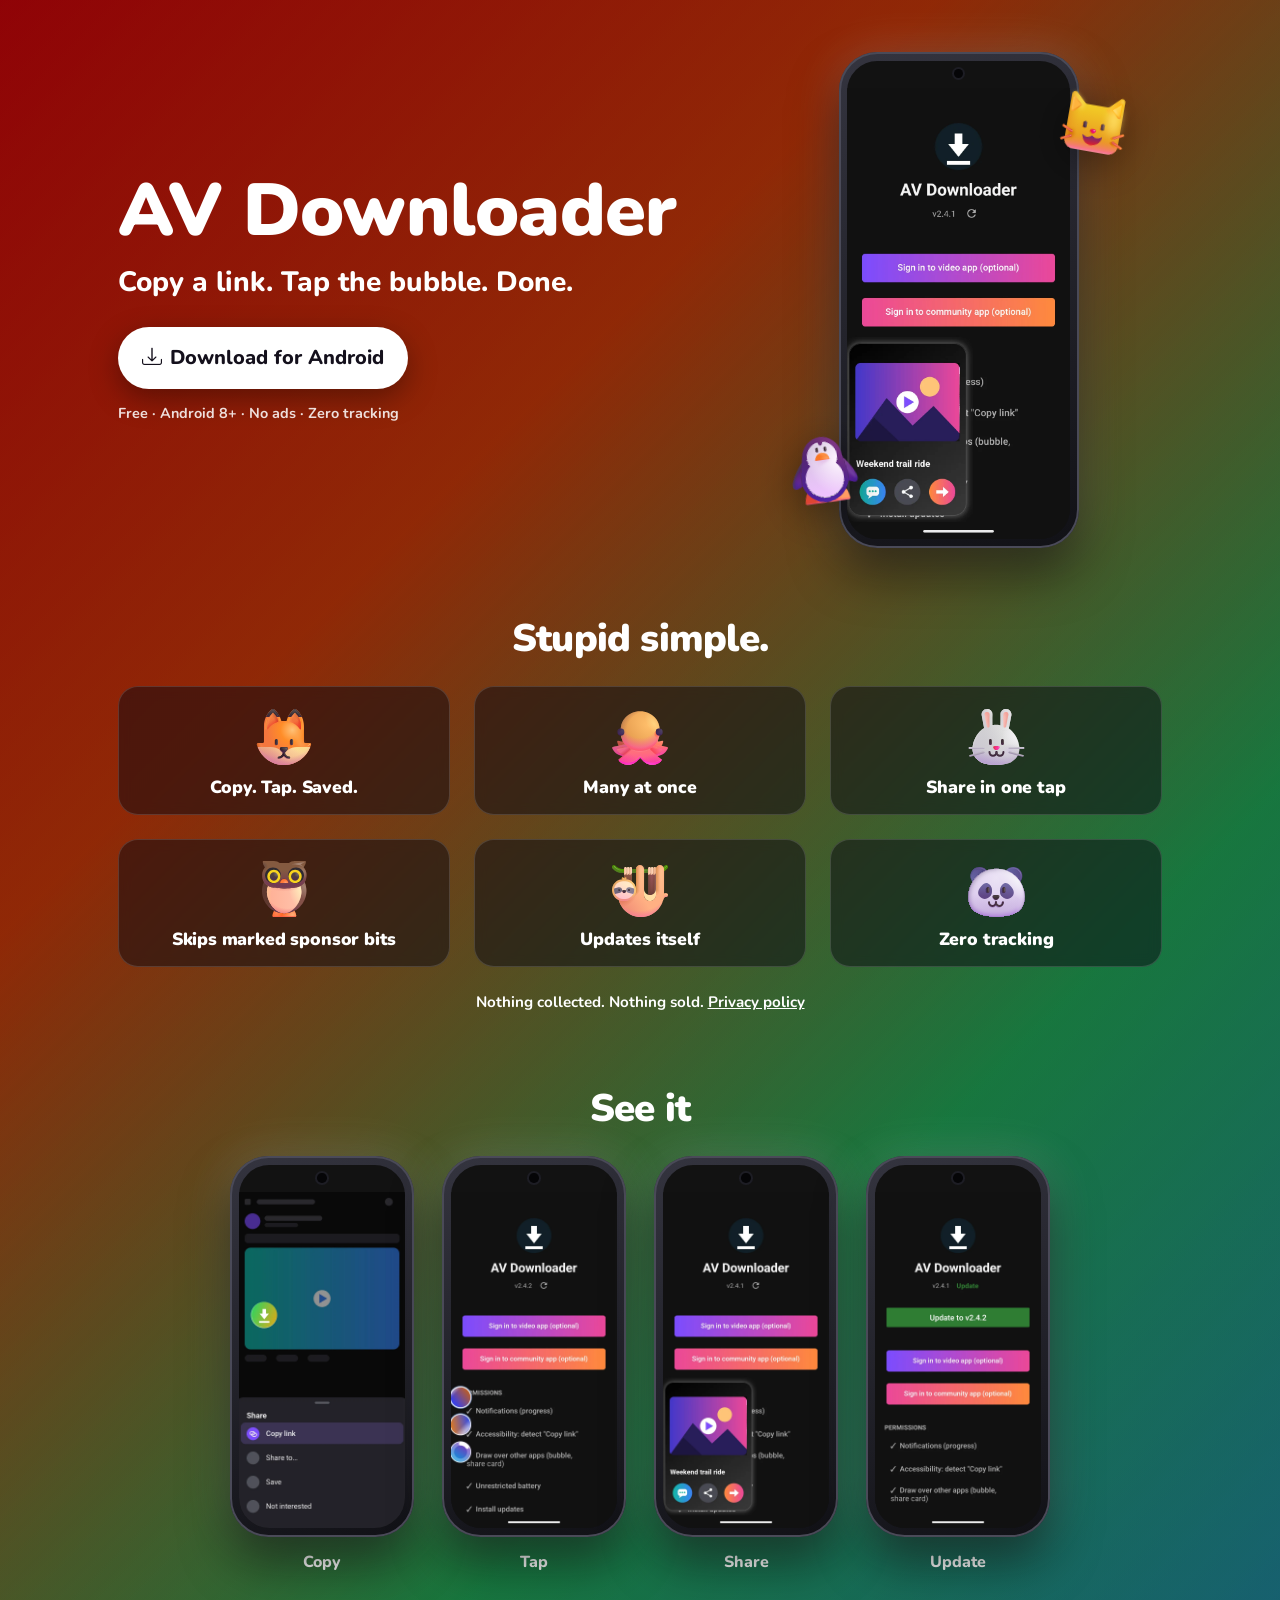
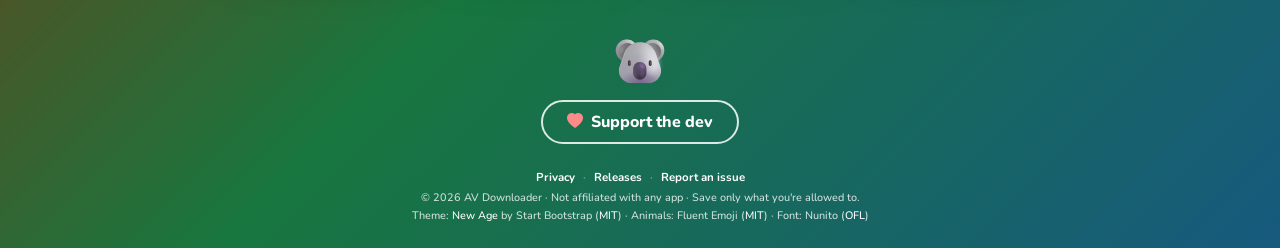
==== commit b0ee6fed: "Website v3: four-colour gradient, rounded font, animal illustrations, minimal copy - Background: red" ====
--- a/docs/index.html
+++ b/docs/index.html
@@ -3,9 +3,9 @@
     <head>
         <meta charset="utf-8" />
         <meta name="viewport" content="width=device-width, initial-scale=1, shrink-to-fit=no" />
-        <title>AV Downloader: copy a link, tap the bubble, share it anywhere</title>
-        <meta name="description" content="AV Downloader is a small Android app: copy a link in your favourite video or community app, tap the bubble, and get the video, images and caption ready to share. No accounts, no ads, no tracking." />
-        <meta name="theme-color" content="#07070c" />
+        <title>AV Downloader: copy a link, tap the bubble, done</title>
+        <meta name="description" content="Copy a link. Tap the bubble. Done. A tiny Android app with no ads and zero tracking." />
+        <meta name="theme-color" content="#3a0d10" />
         <meta property="og:title" content="AV Downloader" />
         <meta property="og:description" content="Copy a link, tap the bubble, share it anywhere. No ads, no tracking, no data collection." />
         <meta property="og:type" content="website" />
@@ -17,61 +17,64 @@
     </head>
     <body id="page-top">
         <!-- Hero-->
-        <header class="masthead hero-compact">
+        <header class="hero-v3">
             <div class="container px-4 px-lg-5">
                 <div class="row gx-5 align-items-center">
                     <div class="col-lg-7 text-center text-lg-start">
-                        <h1 class="display-3 lh-1 mb-3">AV Downloader</h1>
-                        <p class="lead fs-4 mb-4"><span class="text-gradient fw-bold">Copy a link. Tap the bubble.</span> <span class="text-muted">Share it anywhere, in one tap.</span></p>
-                        <div class="d-flex flex-wrap align-items-center justify-content-center justify-content-lg-start gap-3">
-                            <a class="btn btn-primary btn-lg rounded-pill px-4 py-3 text-nowrap" href="https://github.com/mumayank/av-downloader-releases/releases/latest"><i class="bi-phone me-2"></i>Download for Android</a>
-                            <a class="btn btn-ghost btn-lg rounded-pill px-4 py-3 text-nowrap" href="https://github.com/sponsors/mumayankteam" target="_blank" rel="noopener"><i class="bi-cup-hot me-2"></i>Buy me a coffee</a>
-                        </div>
-                        <p class="small text-muted mt-3 mb-0">Free &middot; Android 8.0+ &middot; No account, no ads, no tracking.</p>
+                        <img class="hero-mascot d-lg-none" src="assets/img/animals/cat_face.svg" alt="" />
+                        <h1>AV Downloader</h1>
+                        <p class="tagline">Copy a link. Tap the bubble. Done.</p>
+                        <a class="btn btn-primary btn-lg rounded-pill px-4 py-3 text-nowrap" href="https://github.com/mumayank/av-downloader-releases/releases/latest"><i class="bi-download me-2"></i>Download for Android</a>
+                        <p class="fine mb-0">Free &middot; Android 8+ &middot; No ads &middot; Zero tracking</p>
                     </div>
                     <div class="col-lg-5 d-none d-lg-block">
-                        <div class="hero-phone"><div class="phone"><div class="screen"><img src="assets/img/screens/card.webp" alt="The share card at the bottom of the screen after a download finishes, with a thumbnail, a title and three share buttons" /></div></div></div>
+                        <div class="hero-art">
+                            <div class="phone"><div class="screen"><img src="assets/img/screens/card.webp" alt="The share card after a download finishes, with a preview and share buttons" /></div></div>
+                            <img class="pet pet-a" src="assets/img/animals/penguin.svg" alt="" />
+                            <img class="pet pet-b" src="assets/img/animals/cat_face.svg" alt="" />
+                        </div>
                     </div>
                 </div>
             </div>
         </header>
-        <!-- Features (includes the privacy promises)-->
+        <!-- Features-->
         <section class="section-compact" id="features">
             <div class="container px-4 px-lg-5">
-                <h2 class="section-title text-center mb-4">Everything happens in one tap</h2>
+                <h2 class="section-title text-center mb-4">Stupid simple.</h2>
                 <div class="row g-3 g-lg-4">
-                    <div class="col-6 col-lg-4"><div class="tile"><i class="bi-link-45deg"></i><h3>Copy a link, tap the bubble</h3><p>Video, images and caption download in one tap.</p></div></div>
-                    <div class="col-6 col-lg-4"><div class="tile"><i class="bi-circle-half"></i><h3>Live progress rings</h3><p>Run several at once; drag one away to cancel.</p></div></div>
-                    <div class="col-6 col-lg-4"><div class="tile"><i class="bi-send"></i><h3>A share card, ready to send</h3><p>Preview it, then send it to any app on your phone.</p></div></div>
-                    <div class="col-6 col-lg-4"><div class="tile"><i class="bi-shield-check"></i><h3>Ad-free, sponsor bits skipped</h3><p>Sponsor segments skipped where the community has marked them.</p></div></div>
-                    <div class="col-6 col-lg-4"><div class="tile"><i class="bi-arrow-repeat"></i><h3>Updates itself</h3><p>New builds download quietly. Tap Update.</p></div></div>
-                    <div class="col-6 col-lg-4"><div class="tile"><i class="bi-person-x"></i><h3>Collects nothing at all</h3><p>No account, analytics or crash reports. Nothing sold.</p></div></div>
+                    <div class="col-6 col-lg-4"><div class="pet-tile"><img src="assets/img/animals/fox.svg" alt="" /><h3>Copy. Tap. Saved.</h3></div></div>
+                    <div class="col-6 col-lg-4"><div class="pet-tile"><img src="assets/img/animals/octopus.svg" alt="" /><h3>Many at once</h3></div></div>
+                    <div class="col-6 col-lg-4"><div class="pet-tile"><img src="assets/img/animals/rabbit_face.svg" alt="" /><h3>Share in one tap</h3></div></div>
+                    <div class="col-6 col-lg-4"><div class="pet-tile"><img src="assets/img/animals/owl.svg" alt="" /><h3>Skips marked sponsor bits</h3></div></div>
+                    <div class="col-6 col-lg-4"><div class="pet-tile"><img src="assets/img/animals/sloth.svg" alt="" /><h3>Updates itself</h3></div></div>
+                    <div class="col-6 col-lg-4"><div class="pet-tile"><img src="assets/img/animals/panda.svg" alt="" /><h3>Zero tracking</h3></div></div>
                 </div>
-                <p class="text-center small text-muted mt-4 mb-0">There's no server behind this app: nothing to sign up for, nothing collected, nothing sold. <a href="privacy.html">Read the privacy policy</a></p>
+                <p class="one-liner text-center mt-4 mb-0">Nothing collected. Nothing sold. <a href="privacy.html">Privacy policy</a></p>
             </div>
         </section>
         <!-- Screens-->
         <section class="section-compact section-screens" id="screens">
             <div class="container px-4 px-lg-5">
-                <h2 class="section-title text-center mb-4">See it in action</h2>
+                <h2 class="section-title text-center mb-4">See it</h2>
                 <div class="shot-strip">
-                    <figure class="mini-shot"><div class="phone"><div class="screen"><img src="assets/img/screens/bubble.webp" alt="A gradient download bubble appears right after tapping Copy link in a share menu" /></div></div><figcaption>1. Copy, tap the bubble</figcaption></figure>
-                    <figure class="mini-shot"><div class="phone"><div class="screen"><img src="assets/img/screens/rings.webp" alt="Three floating progress rings stacked on the left edge of the screen" /></div></div><figcaption>2. Watch the rings fill</figcaption></figure>
-                    <figure class="mini-shot"><div class="phone"><div class="screen"><img src="assets/img/screens/card.webp" alt="The dark share card with a preview image, a title and three share buttons" /></div></div><figcaption>3. Share from the card</figcaption></figure>
-                    <figure class="mini-shot"><div class="phone"><div class="screen"><img src="assets/img/screens/update.webp" alt="The main screen with the version number and a ready Update button" /></div></div><figcaption>4. One-tap updates</figcaption></figure>
+                    <figure class="mini-shot"><div class="phone"><div class="screen"><img src="assets/img/screens/bubble.webp" alt="A download bubble appears right after tapping Copy link" /></div></div><figcaption>Copy</figcaption></figure>
+                    <figure class="mini-shot"><div class="phone"><div class="screen"><img src="assets/img/screens/rings.webp" alt="Floating progress rings on the left edge of the screen" /></div></div><figcaption>Tap</figcaption></figure>
+                    <figure class="mini-shot"><div class="phone"><div class="screen"><img src="assets/img/screens/card.webp" alt="The share card with a preview and share buttons" /></div></div><figcaption>Share</figcaption></figure>
+                    <figure class="mini-shot"><div class="phone"><div class="screen"><img src="assets/img/screens/update.webp" alt="The main screen with a ready Update button" /></div></div><figcaption>Update</figcaption></figure>
                 </div>
             </div>
         </section>
+        <!-- Support-->
+        <div class="support-row">
+            <img src="assets/img/animals/koala.svg" alt="" />
+            <a class="btn btn-outline-support rounded-pill px-4 py-2" href="https://github.com/sponsors/mumayankteam" target="_blank" rel="noopener"><i class="bi-heart-fill me-2"></i>Support the dev</a>
+        </div>
         <!-- Footer-->
-        <footer class="site-footer text-center py-4">
-            <div class="container px-4 px-lg-5 small">
-                <nav class="footer-links mb-2">
-                    <a href="privacy.html">Privacy</a><span>&middot;</span>
-                    <a href="https://github.com/sponsors/mumayankteam" target="_blank" rel="noopener"><i class="bi-cup-hot me-1"></i>Buy me a coffee</a><span>&middot;</span>
-                    <a href="https://github.com/mumayank/av-downloader-releases/releases">Releases</a><span>&middot;</span>
-                    <a href="https://github.com/mumayank/av-downloader-releases/issues">Report an issue</a>
-                </nav>
-                <div class="text-white-50">&copy; 2026 AV Downloader, a personal project not affiliated with any app it works alongside. Please only save content you have the right to save. Theme based on <a href="https://startbootstrap.com/theme/new-age">New Age</a> by Start Bootstrap (<a href="LICENSE-template.txt">MIT</a>).</div>
+        <footer class="site-footer tiny text-center">
+            <div class="container px-4">
+                <nav class="footer-links"><a href="privacy.html">Privacy</a><span>&middot;</span><a href="https://github.com/mumayank/av-downloader-releases/releases">Releases</a><span>&middot;</span><a href="https://github.com/mumayank/av-downloader-releases/issues">Report an issue</a></nav>
+                <div>&copy; 2026 AV Downloader &middot; Not affiliated with any app &middot; Save only what you're allowed to.</div>
+                <div>Theme: <a href="https://startbootstrap.com/theme/new-age">New Age</a> by Start Bootstrap (<a href="LICENSE-template.txt">MIT</a>) &middot; Animals: Fluent Emoji (<a href="assets/img/animals/LICENSE.txt">MIT</a>) &middot; Font: Nunito (<a href="assets/fonts/OFL-Nunito.txt">OFL</a>)</div>
             </div>
         </footer>
     </body>
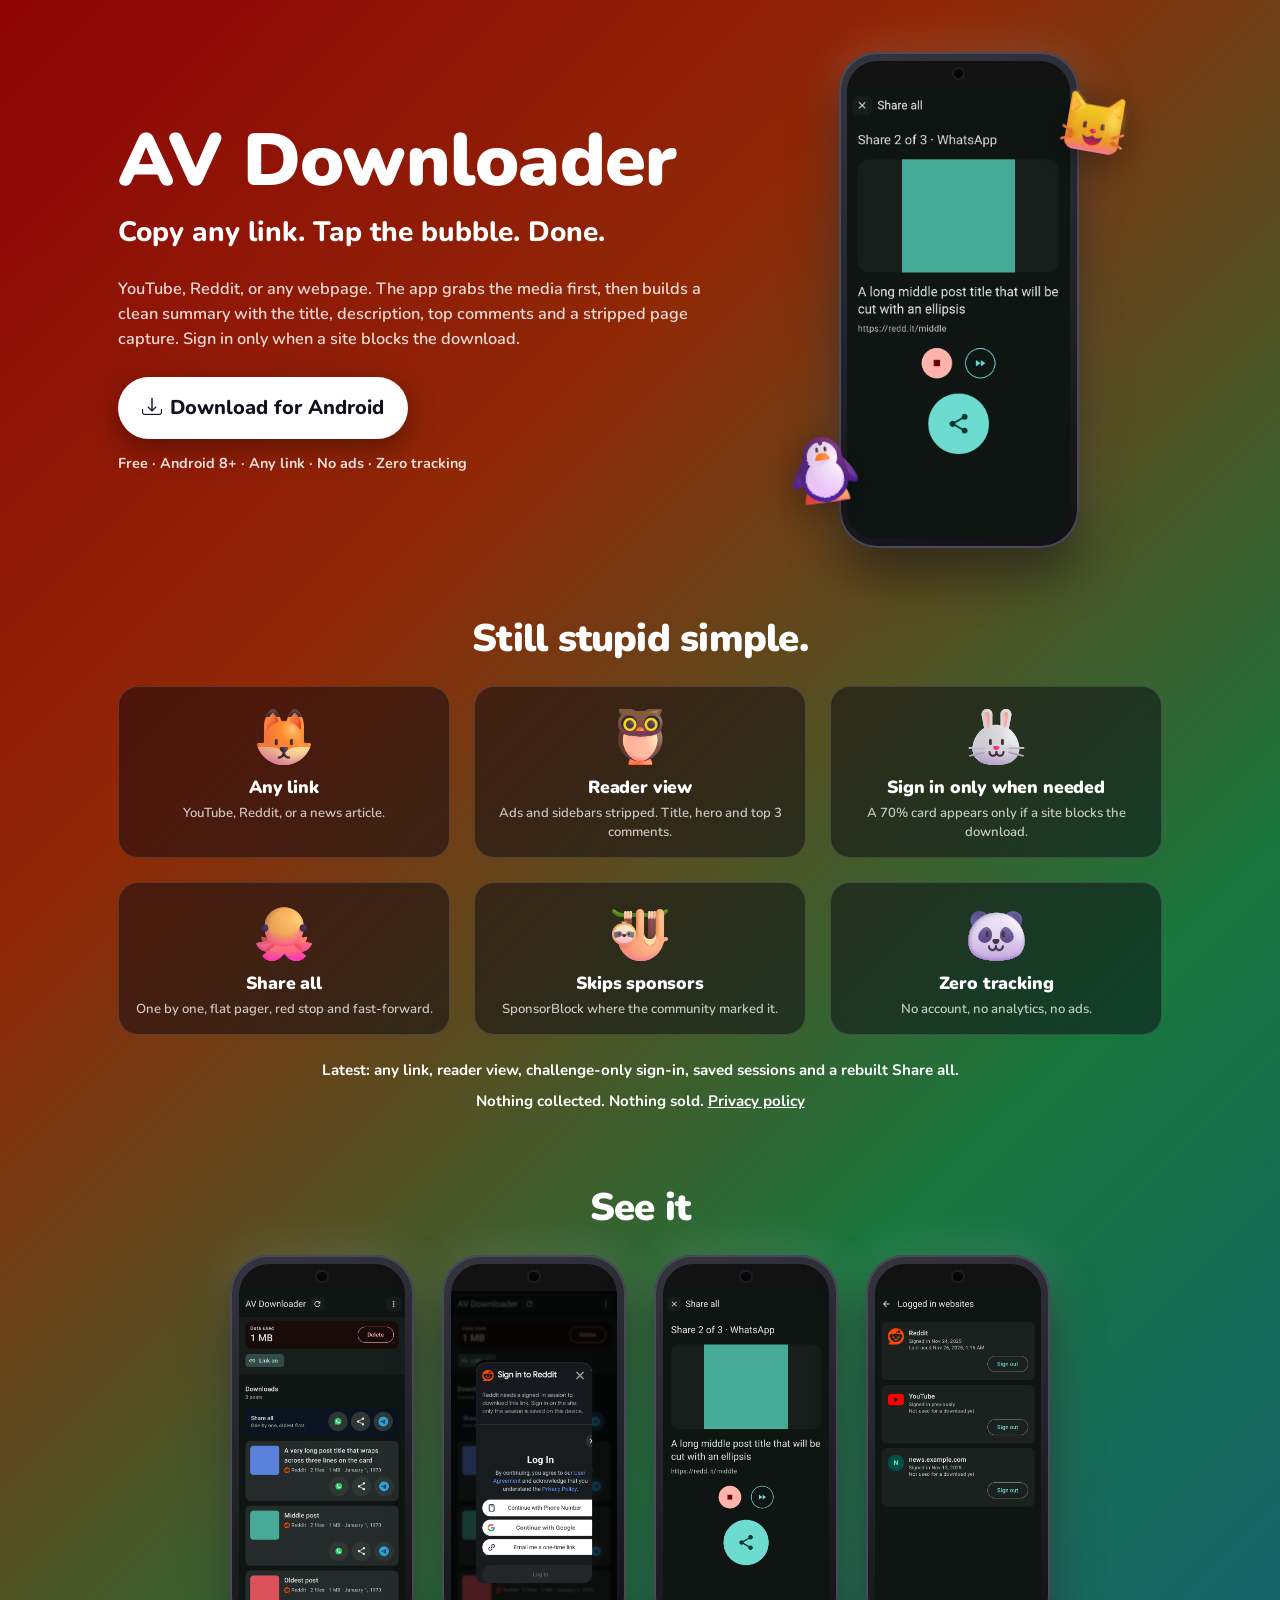
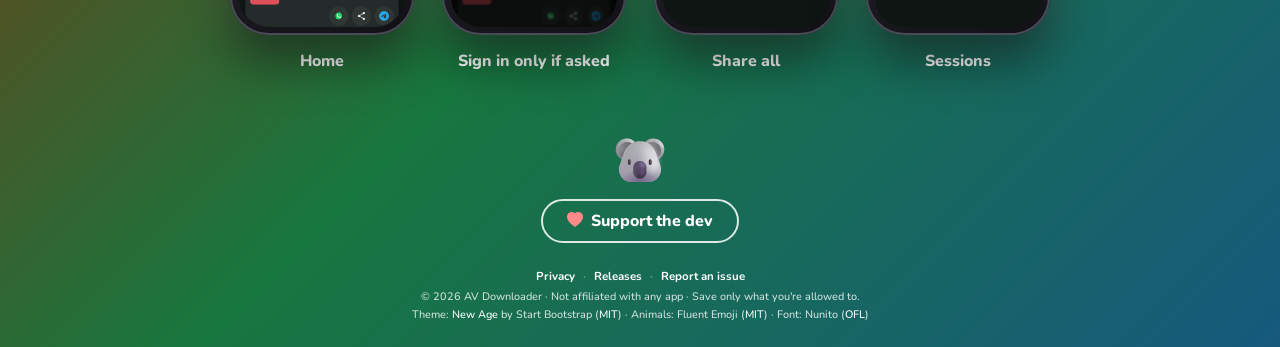
==== commit fdb90a7c: "Refresh the site and privacy policy for the current app" ====
--- a/docs/index.html
+++ b/docs/index.html
@@ -3,11 +3,11 @@
     <head>
         <meta charset="utf-8" />
         <meta name="viewport" content="width=device-width, initial-scale=1, shrink-to-fit=no" />
-        <title>AV Downloader: copy a link, tap the bubble, done</title>
-        <meta name="description" content="Copy a link. Tap the bubble. Done. A tiny Android app with no ads and zero tracking." />
+        <title>AV Downloader: any link, one tap, a clean share</title>
+        <meta name="description" content="Copy any link. Tap the bubble. Download media or a clean reader view, then share it anywhere. No ads. No tracking." />
         <meta name="theme-color" content="#3a0d10" />
         <meta property="og:title" content="AV Downloader" />
-        <meta property="og:description" content="Copy a link, tap the bubble, share it anywhere. No ads, no tracking, no data collection." />
+        <meta property="og:description" content="Copy any link, tap the bubble, share it anywhere. Media first, then a clean summary with the title, top comments and a stripped page capture. No ads, no tracking, no data collection." />
         <meta property="og:type" content="website" />
         <meta property="og:image" content="assets/img/icon-192.png" />
         <link rel="icon" type="image/png" href="assets/img/favicon.png" />
@@ -23,13 +23,14 @@
                     <div class="col-lg-7 text-center text-lg-start">
                         <img class="hero-mascot d-lg-none" src="assets/img/animals/cat_face.svg" alt="" />
                         <h1>AV Downloader</h1>
-                        <p class="tagline">Copy a link. Tap the bubble. Done.</p>
+                        <p class="tagline">Copy any link. Tap the bubble. Done.</p>
+                        <p class="hero-sub">YouTube, Reddit, or any webpage. The app grabs the media first, then builds a clean summary with the title, description, top comments and a stripped page capture. Sign in only when a site blocks the download.</p>
                         <a class="btn btn-primary btn-lg rounded-pill px-4 py-3 text-nowrap" href="https://github.com/mumayank/av-downloader-releases/releases/latest"><i class="bi-download me-2"></i>Download for Android</a>
-                        <p class="fine mb-0">Free &middot; Android 8+ &middot; No ads &middot; Zero tracking</p>
+                        <p class="fine mb-0">Free &middot; Android 8+ &middot; Any link &middot; No ads &middot; Zero tracking</p>
                     </div>
                     <div class="col-lg-5 d-none d-lg-block">
                         <div class="hero-art">
-                            <div class="phone"><div class="screen"><img src="assets/img/screens/card.webp" alt="The share card after a download finishes, with a preview and share buttons" /></div></div>
+                            <div class="phone"><div class="screen"><img src="assets/img/screens/share-all.png" alt="The Share all preview with the title, image, red stop, primary fast-forward and large share button" /></div></div>
                             <img class="pet pet-a" src="assets/img/animals/penguin.svg" alt="" />
                             <img class="pet pet-b" src="assets/img/animals/cat_face.svg" alt="" />
                         </div>
@@ -40,16 +41,17 @@
         <!-- Features-->
         <section class="section-compact" id="features">
             <div class="container px-4 px-lg-5">
-                <h2 class="section-title text-center mb-4">Stupid simple.</h2>
+                <h2 class="section-title text-center mb-4">Still stupid simple.</h2>
                 <div class="row g-3 g-lg-4">
-                    <div class="col-6 col-lg-4"><div class="pet-tile"><img src="assets/img/animals/fox.svg" alt="" /><h3>Copy. Tap. Saved.</h3></div></div>
-                    <div class="col-6 col-lg-4"><div class="pet-tile"><img src="assets/img/animals/octopus.svg" alt="" /><h3>Many at once</h3></div></div>
-                    <div class="col-6 col-lg-4"><div class="pet-tile"><img src="assets/img/animals/rabbit_face.svg" alt="" /><h3>Share in one tap</h3></div></div>
-                    <div class="col-6 col-lg-4"><div class="pet-tile"><img src="assets/img/animals/owl.svg" alt="" /><h3>Skips marked sponsor bits</h3></div></div>
-                    <div class="col-6 col-lg-4"><div class="pet-tile"><img src="assets/img/animals/sloth.svg" alt="" /><h3>Updates itself</h3></div></div>
-                    <div class="col-6 col-lg-4"><div class="pet-tile"><img src="assets/img/animals/panda.svg" alt="" /><h3>Zero tracking</h3></div></div>
+                    <div class="col-6 col-lg-4"><div class="pet-tile"><img src="assets/img/animals/fox.svg" alt="" /><h3>Any link</h3><p>YouTube, Reddit, or a news article.</p></div></div>
+                    <div class="col-6 col-lg-4"><div class="pet-tile"><img src="assets/img/animals/owl.svg" alt="" /><h3>Reader view</h3><p>Ads and sidebars stripped. Title, hero and top 3 comments.</p></div></div>
+                    <div class="col-6 col-lg-4"><div class="pet-tile"><img src="assets/img/animals/rabbit_face.svg" alt="" /><h3>Sign in only when needed</h3><p>A 70% card appears only if a site blocks the download.</p></div></div>
+                    <div class="col-6 col-lg-4"><div class="pet-tile"><img src="assets/img/animals/octopus.svg" alt="" /><h3>Share all</h3><p>One by one, flat pager, red stop and fast-forward.</p></div></div>
+                    <div class="col-6 col-lg-4"><div class="pet-tile"><img src="assets/img/animals/sloth.svg" alt="" /><h3>Skips sponsors</h3><p>SponsorBlock where the community marked it.</p></div></div>
+                    <div class="col-6 col-lg-4"><div class="pet-tile"><img src="assets/img/animals/panda.svg" alt="" /><h3>Zero tracking</h3><p>No account, no analytics, no ads.</p></div></div>
                 </div>
-                <p class="one-liner text-center mt-4 mb-0">Nothing collected. Nothing sold. <a href="privacy.html">Privacy policy</a></p>
+                <p class="one-liner text-center mt-4 mb-0">Latest: any link, reader view, challenge-only sign-in, saved sessions and a rebuilt Share all.</p>
+                <p class="one-liner text-center mt-2 mb-0">Nothing collected. Nothing sold. <a href="privacy.html">Privacy policy</a></p>
             </div>
         </section>
         <!-- Screens-->
@@ -57,10 +59,10 @@
             <div class="container px-4 px-lg-5">
                 <h2 class="section-title text-center mb-4">See it</h2>
                 <div class="shot-strip">
-                    <figure class="mini-shot"><div class="phone"><div class="screen"><img src="assets/img/screens/bubble.webp" alt="A download bubble appears right after tapping Copy link" /></div></div><figcaption>Copy</figcaption></figure>
-                    <figure class="mini-shot"><div class="phone"><div class="screen"><img src="assets/img/screens/rings.webp" alt="Floating progress rings on the left edge of the screen" /></div></div><figcaption>Tap</figcaption></figure>
-                    <figure class="mini-shot"><div class="phone"><div class="screen"><img src="assets/img/screens/card.webp" alt="The share card with a preview and share buttons" /></div></div><figcaption>Share</figcaption></figure>
-                    <figure class="mini-shot"><div class="phone"><div class="screen"><img src="assets/img/screens/update.webp" alt="The main screen with a ready Update button" /></div></div><figcaption>Update</figcaption></figure>
+                    <figure class="mini-shot"><div class="phone"><div class="screen"><img src="assets/img/screens/main.png" alt="The main screen with the dark red Delete row, dark blue Share all row and refresh beside the title" /></div></div><figcaption>Home</figcaption></figure>
+                    <figure class="mini-shot"><div class="phone"><div class="screen"><img src="assets/img/screens/sign-in.png" alt="The 70 percent sign-in card with a toolbar, short rationale and close button" /></div></div><figcaption>Sign in only if asked</figcaption></figure>
+                    <figure class="mini-shot"><div class="phone"><div class="screen"><img src="assets/img/screens/share-all.png" alt="The Share all preview with the image, title, metadata, red stop, primary fast-forward and large share button" /></div></div><figcaption>Share all</figcaption></figure>
+                    <figure class="mini-shot"><div class="phone"><div class="screen"><img src="assets/img/screens/sites.png" alt="The Logged in websites screen with site names, sign-in dates, last-used dates and per-site sign-out" /></div></div><figcaption>Sessions</figcaption></figure>
                 </div>
             </div>
         </section>
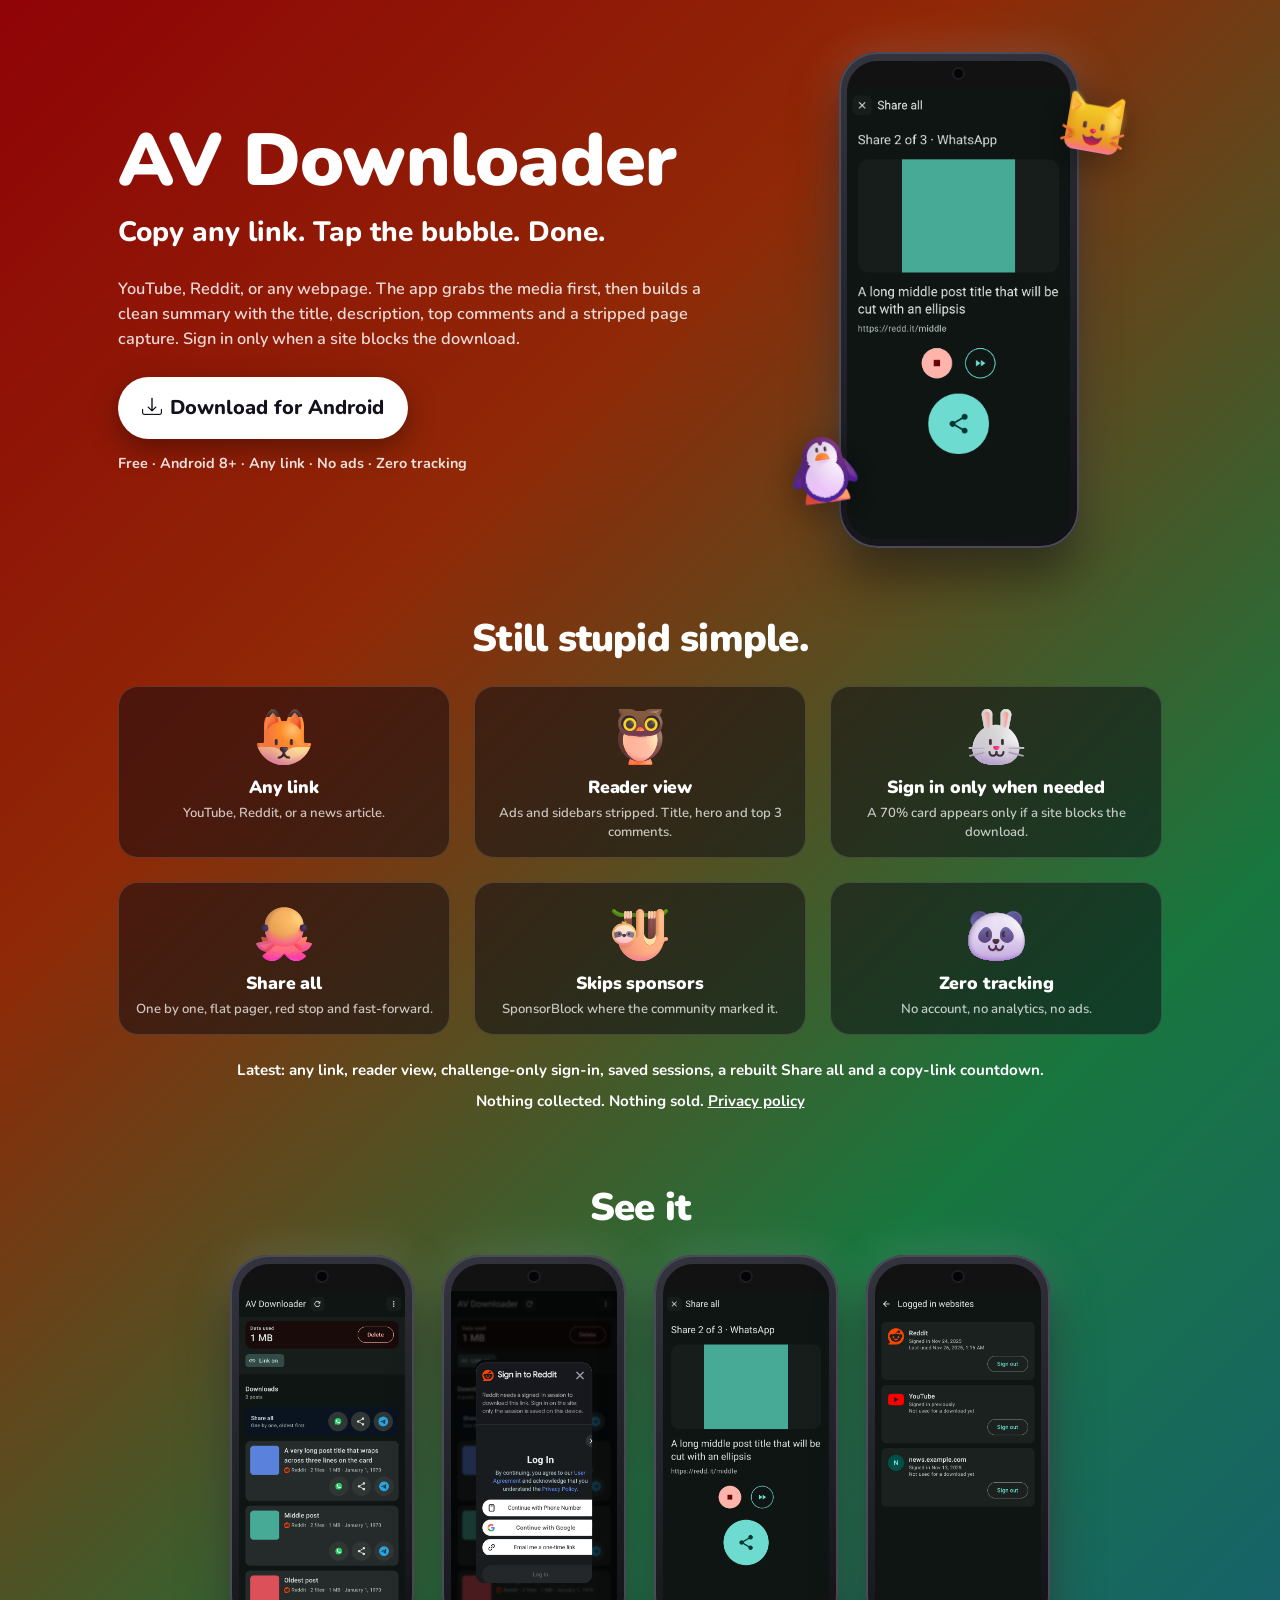
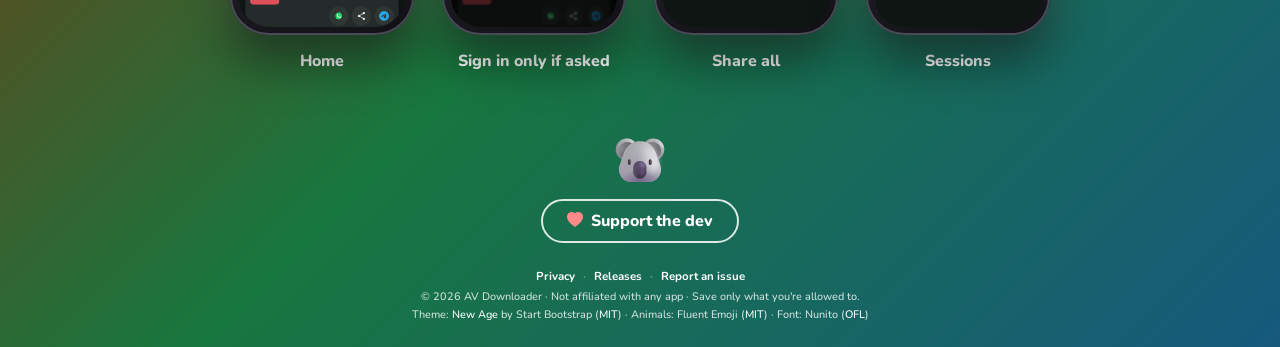
==== commit 9869dc3f: "Mention the copy-link countdown in the latest line" ====
--- a/docs/index.html
+++ b/docs/index.html
@@ -50,7 +50,7 @@
                     <div class="col-6 col-lg-4"><div class="pet-tile"><img src="assets/img/animals/sloth.svg" alt="" /><h3>Skips sponsors</h3><p>SponsorBlock where the community marked it.</p></div></div>
                     <div class="col-6 col-lg-4"><div class="pet-tile"><img src="assets/img/animals/panda.svg" alt="" /><h3>Zero tracking</h3><p>No account, no analytics, no ads.</p></div></div>
                 </div>
-                <p class="one-liner text-center mt-4 mb-0">Latest: any link, reader view, challenge-only sign-in, saved sessions and a rebuilt Share all.</p>
+                <p class="one-liner text-center mt-4 mb-0">Latest: any link, reader view, challenge-only sign-in, saved sessions, a rebuilt Share all and a copy-link countdown.</p>
                 <p class="one-liner text-center mt-2 mb-0">Nothing collected. Nothing sold. <a href="privacy.html">Privacy policy</a></p>
             </div>
         </section>
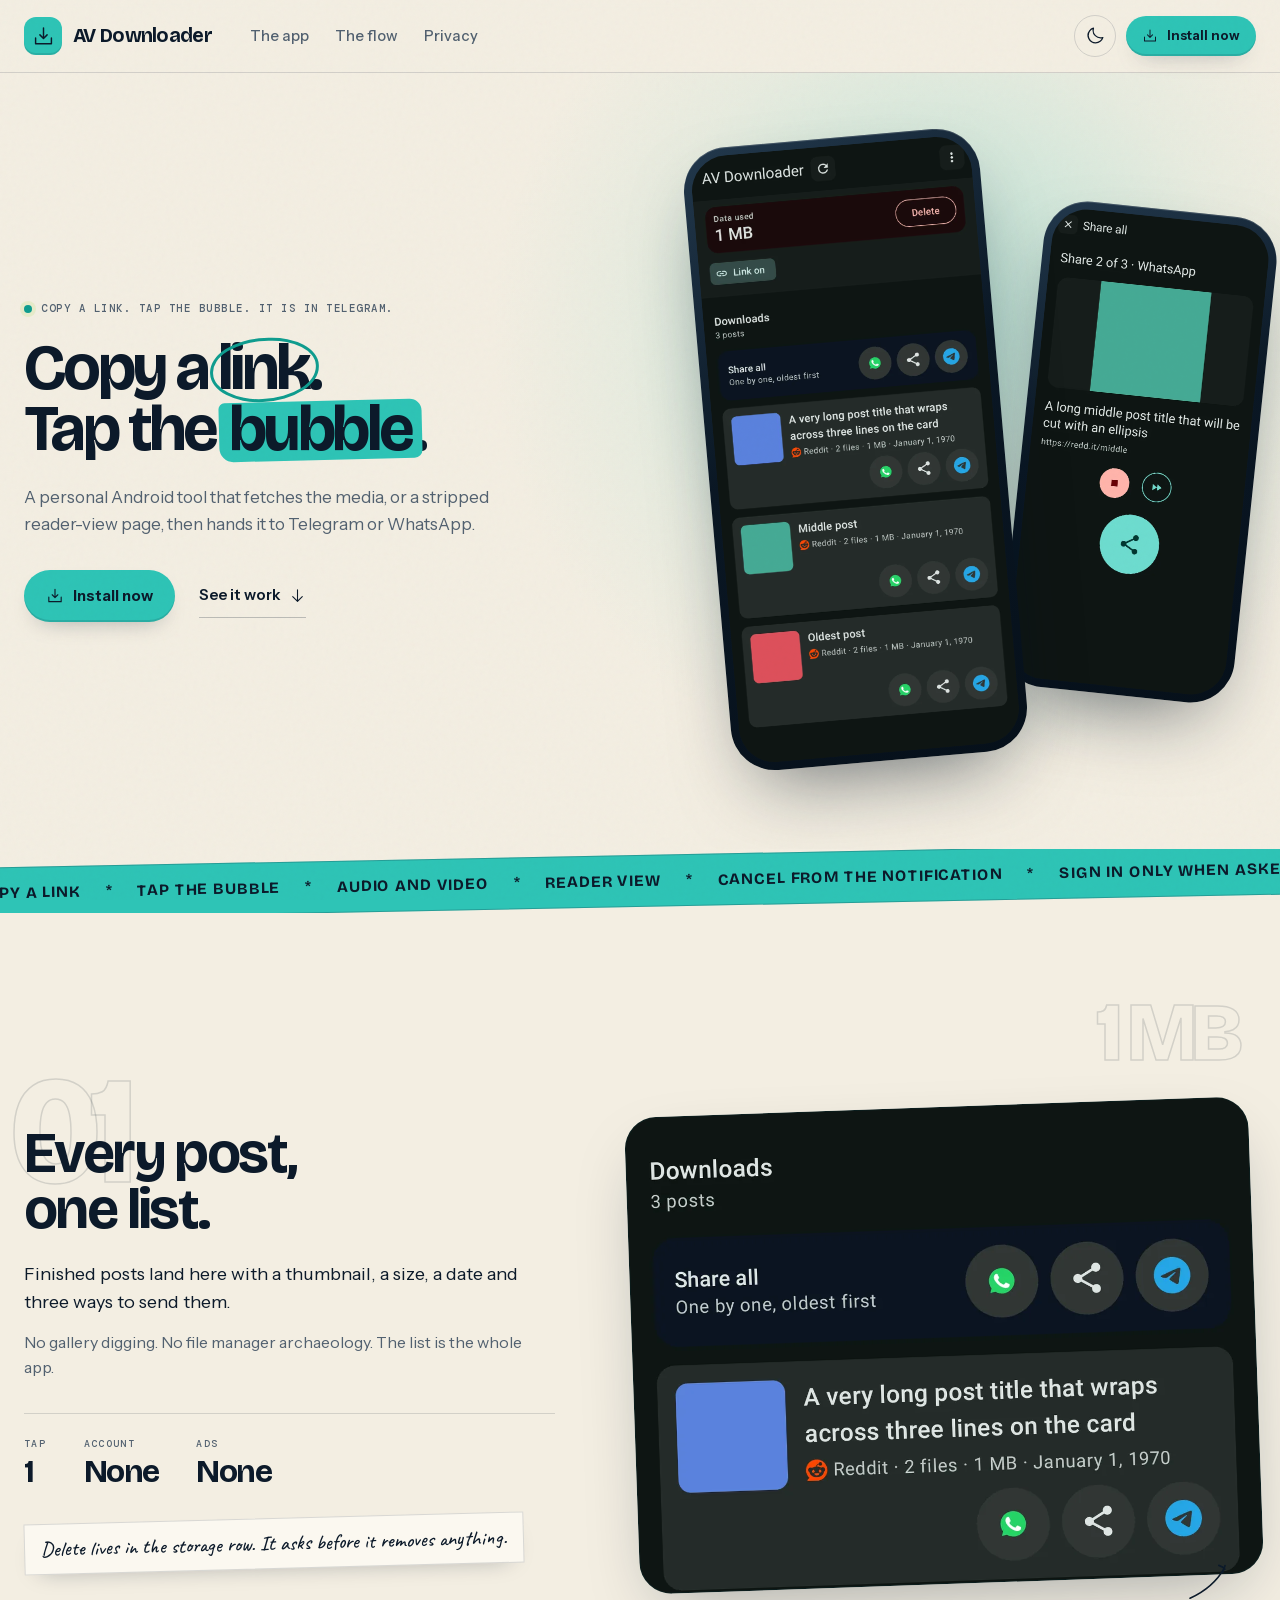
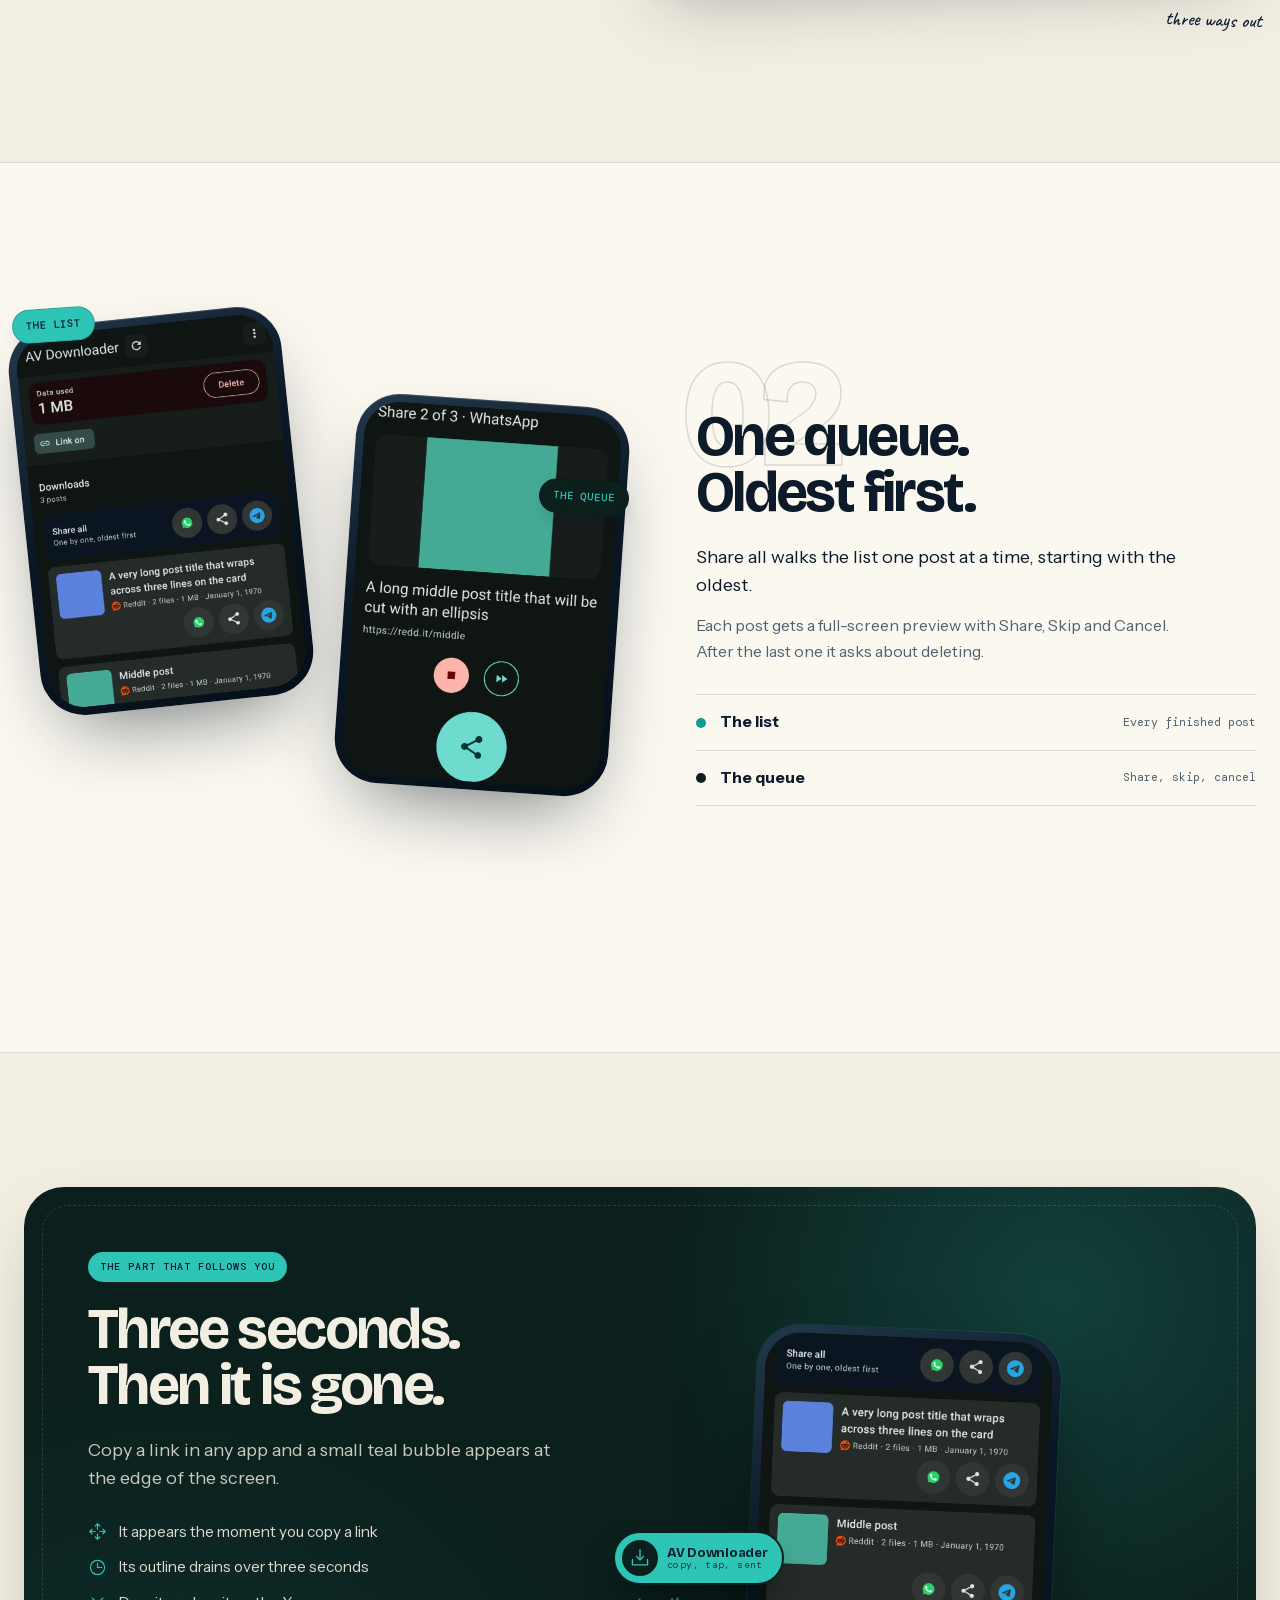
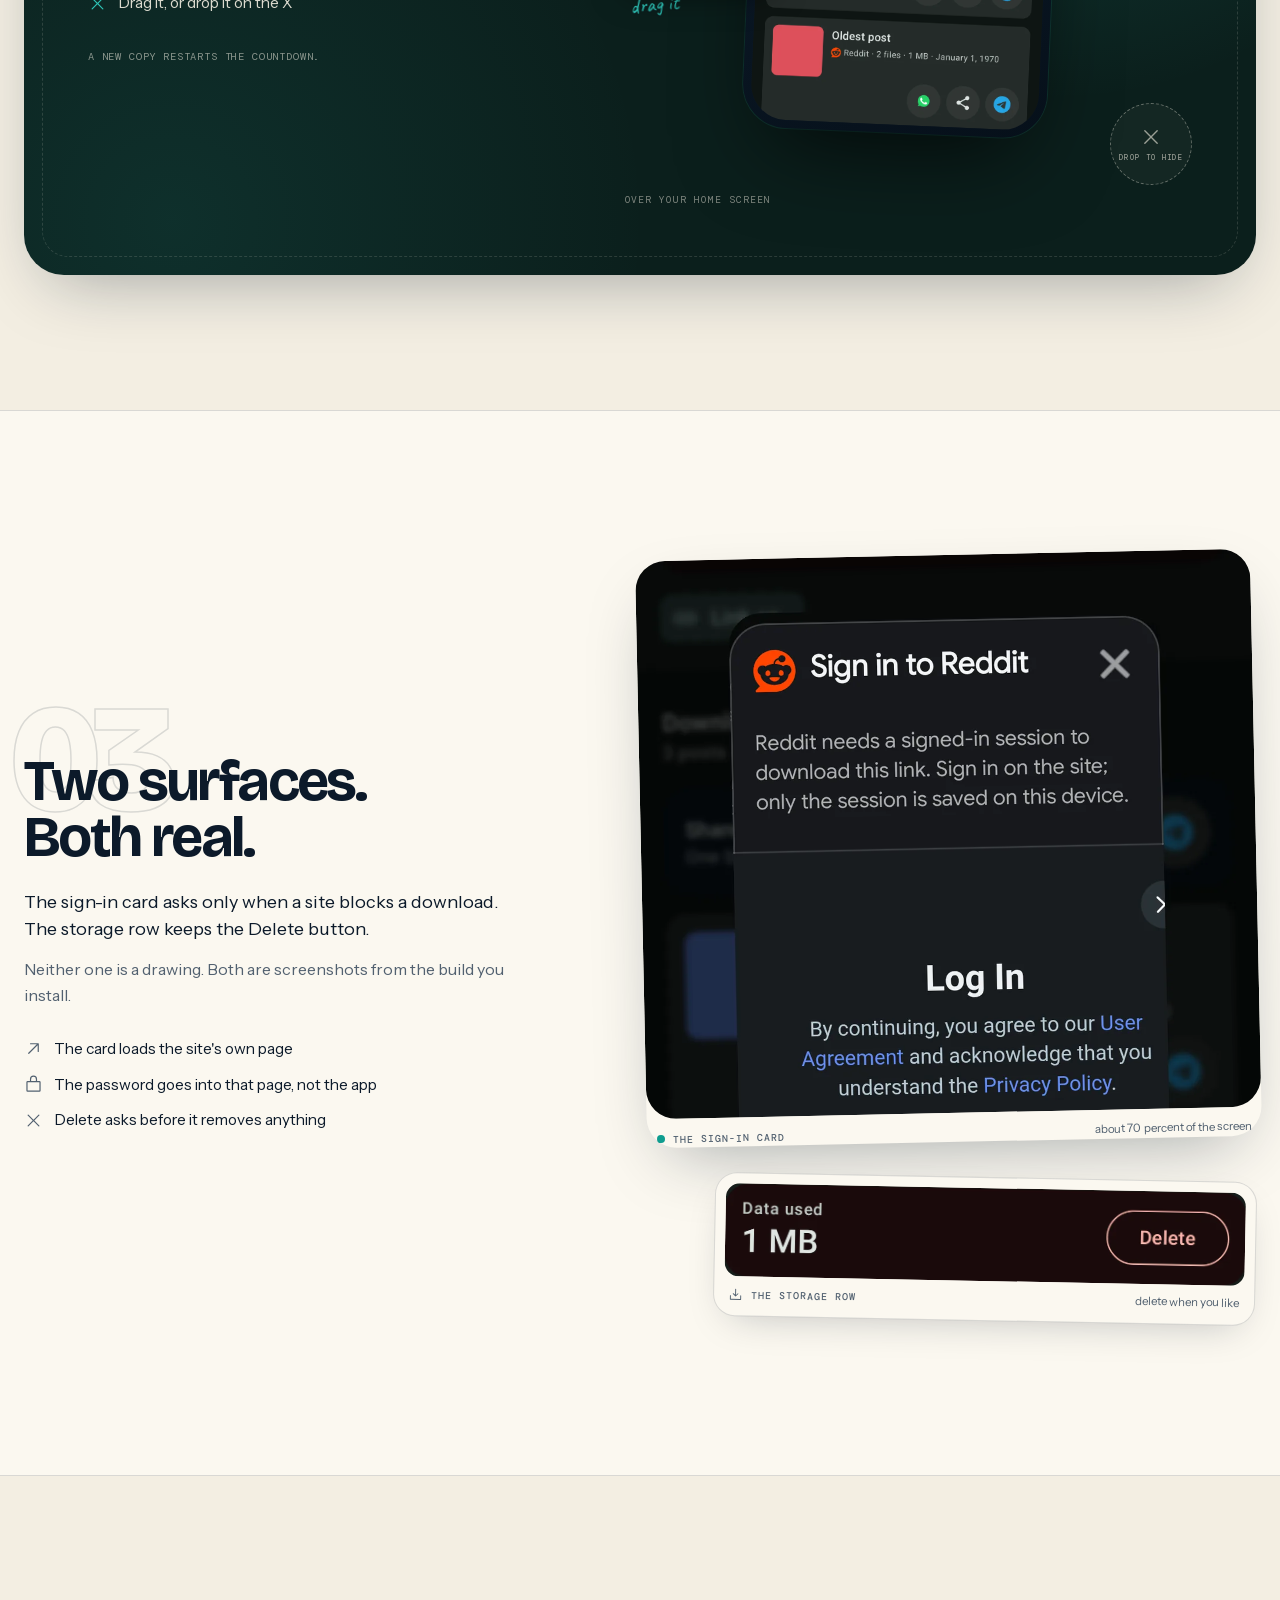
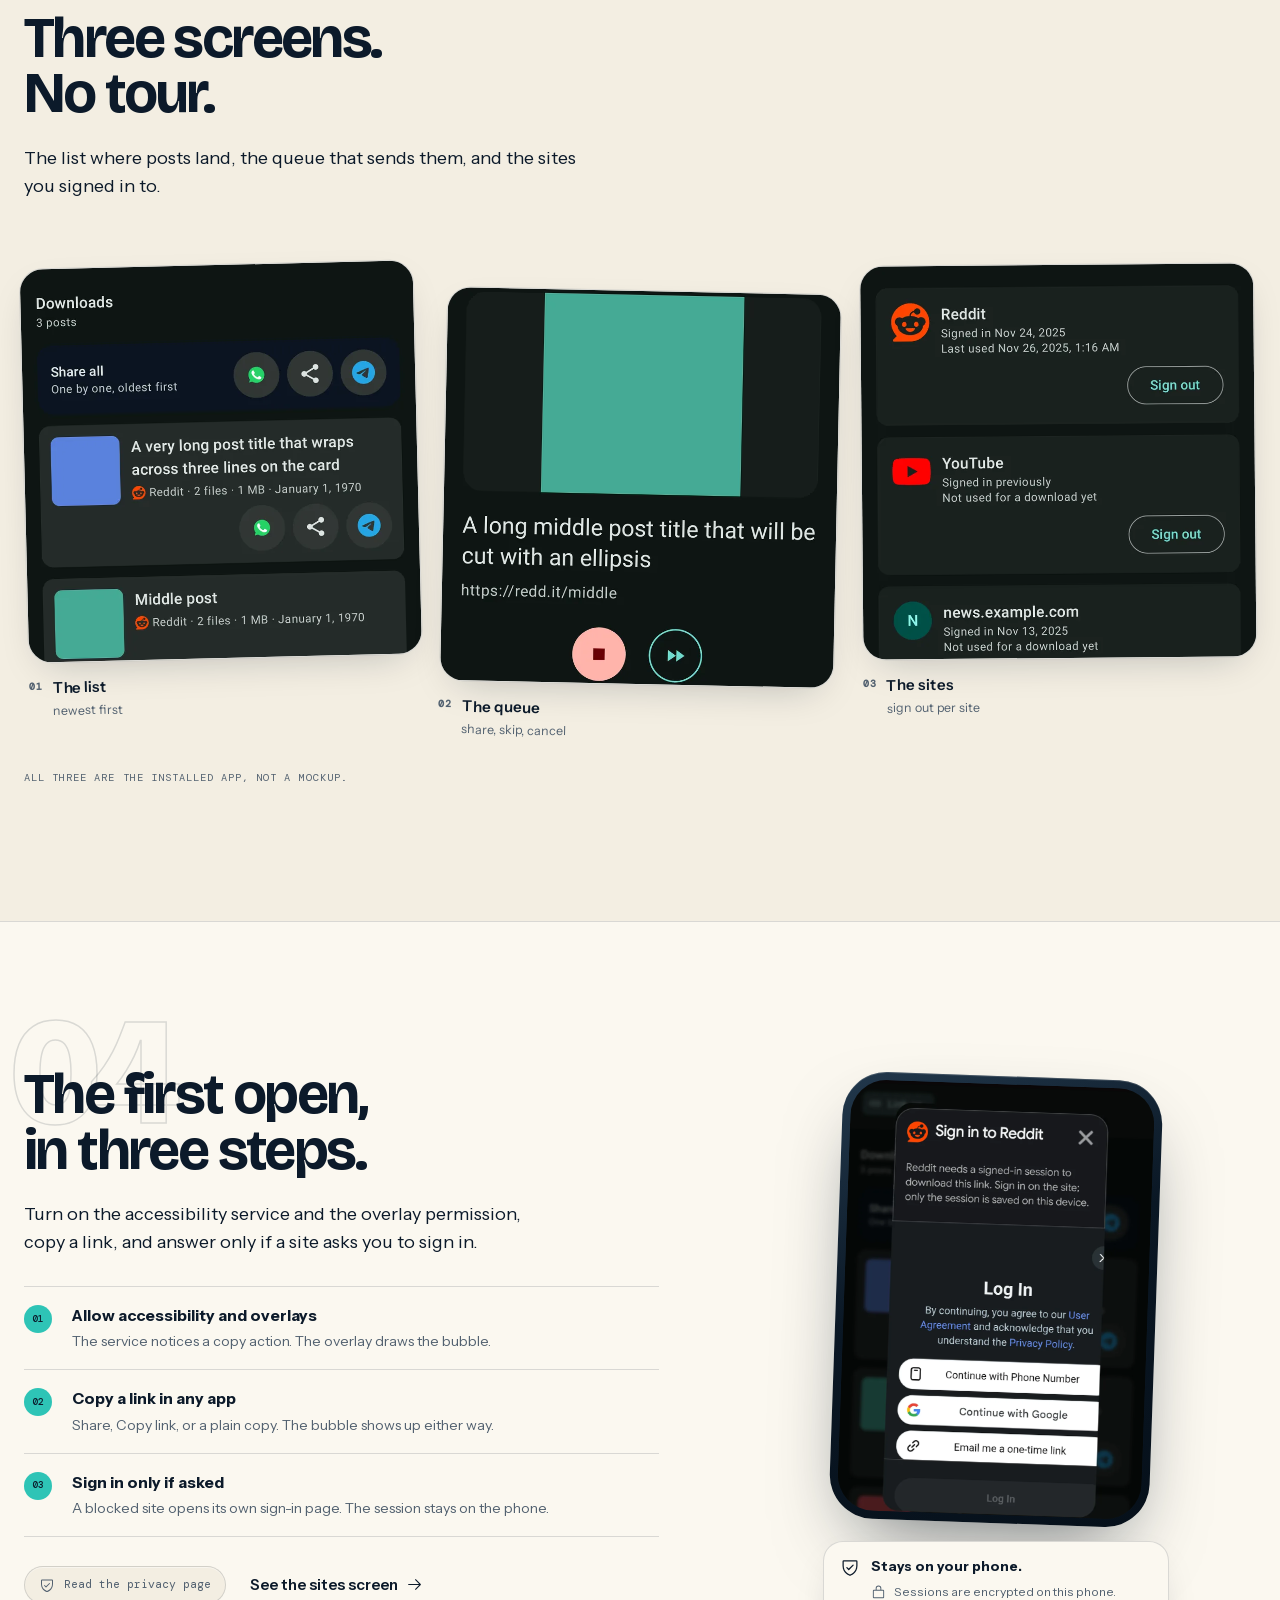
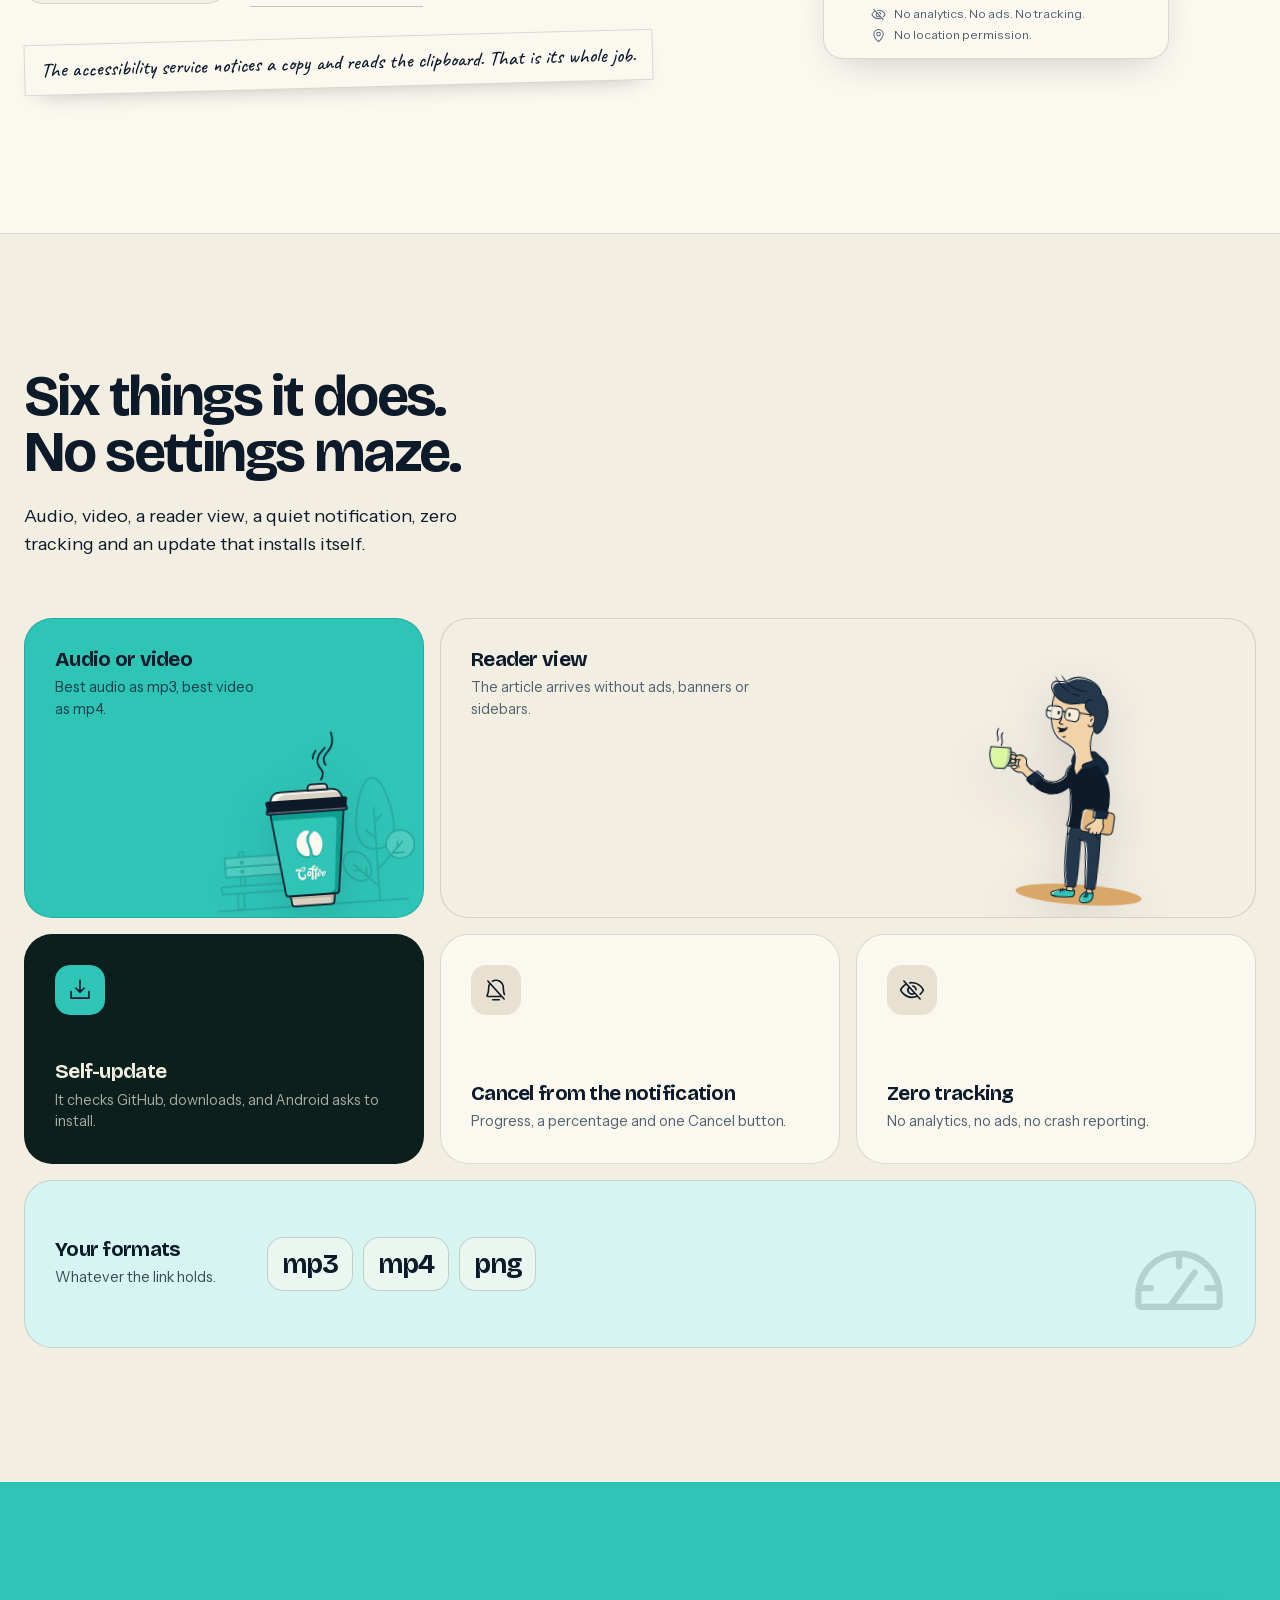
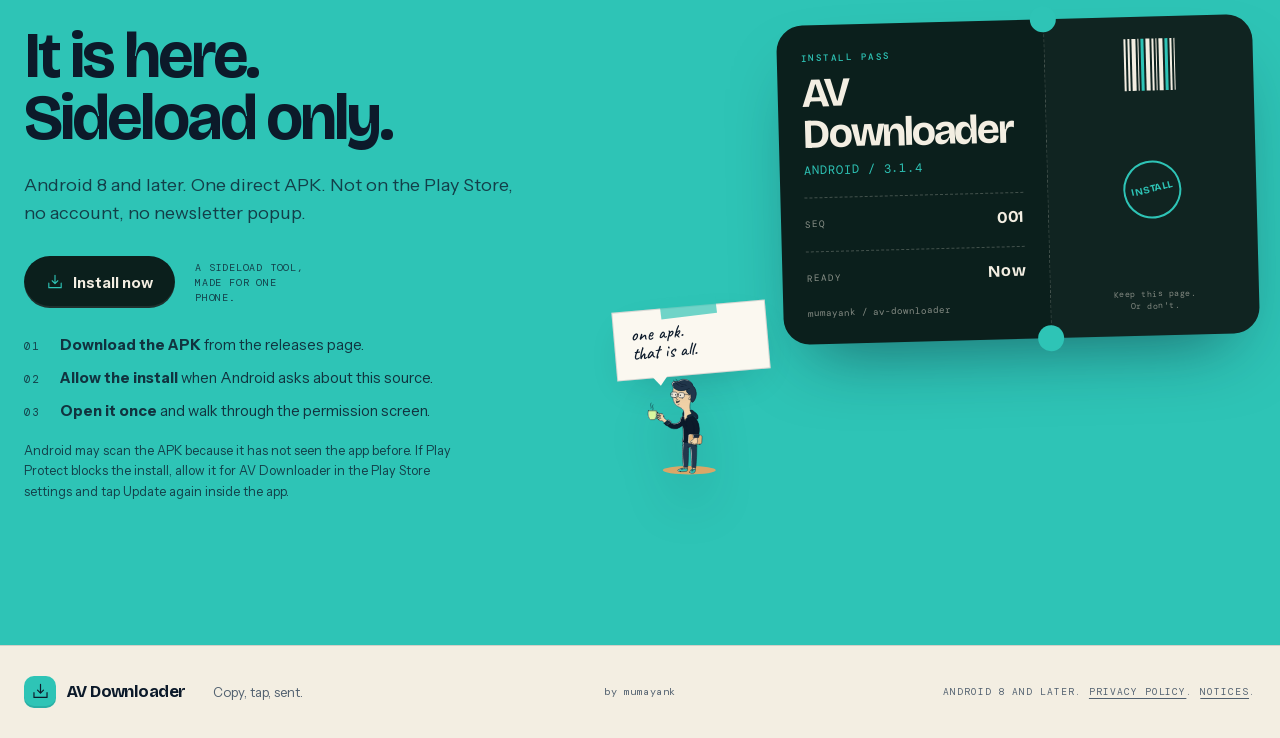
==== commit cb086ec0: "Replace the landing page with the house showcase site One page, real screenshots, teal palette, and " ====
--- a/docs/index.html
+++ b/docs/index.html
@@ -1,83 +1,499 @@
-<!DOCTYPE html>
+<!doctype html>
 <html lang="en">
-    <head>
-        <meta charset="utf-8" />
-        <meta name="viewport" content="width=device-width, initial-scale=1, shrink-to-fit=no" />
-        <title>AV Downloader: any link, one tap, a clean share</title>
-        <meta name="description" content="Copy any link. Tap the bubble. Download media or a clean reader view, then share it anywhere. No ads. No tracking." />
-        <meta name="theme-color" content="#3a0d10" />
-        <meta property="og:title" content="AV Downloader" />
-        <meta property="og:description" content="Copy any link, tap the bubble, share it anywhere. Media first, then a clean summary with the title, top comments and a stripped page capture. No ads, no tracking, no data collection." />
-        <meta property="og:type" content="website" />
-        <meta property="og:image" content="assets/img/icon-192.png" />
-        <link rel="icon" type="image/png" href="assets/img/favicon.png" />
-        <link href="assets/icons/bootstrap-icons.css" rel="stylesheet" />
-        <!-- Theme: Start Bootstrap "New Age" (MIT), customised. Everything is self-hosted: this page loads nothing from third parties. -->
-        <link href="css/styles.css" rel="stylesheet" />
-    </head>
-    <body id="page-top">
-        <!-- Hero-->
-        <header class="hero-v3">
-            <div class="container px-4 px-lg-5">
-                <div class="row gx-5 align-items-center">
-                    <div class="col-lg-7 text-center text-lg-start">
-                        <img class="hero-mascot d-lg-none" src="assets/img/animals/cat_face.svg" alt="" />
-                        <h1>AV Downloader</h1>
-                        <p class="tagline">Copy any link. Tap the bubble. Done.</p>
-                        <p class="hero-sub">YouTube, Reddit, or any webpage. The app grabs the media first, then builds a clean summary with the title, description, top comments and a stripped page capture. Sign in only when a site blocks the download.</p>
-                        <a class="btn btn-primary btn-lg rounded-pill px-4 py-3 text-nowrap" href="https://github.com/mumayank/av-downloader-releases/releases/latest"><i class="bi-download me-2"></i>Download for Android</a>
-                        <p class="fine mb-0">Free &middot; Android 8+ &middot; Any link &middot; No ads &middot; Zero tracking</p>
-                    </div>
-                    <div class="col-lg-5 d-none d-lg-block">
-                        <div class="hero-art">
-                            <div class="phone"><div class="screen"><img src="assets/img/screens/share-all.png" alt="The Share all preview with the title, image, red stop, primary fast-forward and large share button" /></div></div>
-                            <img class="pet pet-a" src="assets/img/animals/penguin.svg" alt="" />
-                            <img class="pet pet-b" src="assets/img/animals/cat_face.svg" alt="" />
-                        </div>
-                    </div>
+<head>
+  <meta charset="utf-8">
+  <meta name="viewport" content="width=device-width, initial-scale=1">
+  <title>AV Downloader - Copy a link. Tap the bubble. It is in Telegram.</title>
+  <meta name="description" content="A personal Android tool that downloads media and reader-view pages from a copied link, then hands them to Telegram or WhatsApp. No Play Store, no tracking.">
+  <meta name="theme-color" content="#F3EEE2">
+  <meta property="og:title" content="AV Downloader - Copy a link. Tap the bubble. It is in Telegram.">
+  <meta property="og:description" content="A personal Android tool that downloads media and reader-view pages from a copied link, then hands them to Telegram or WhatsApp. No Play Store, no tracking.">
+  <meta property="og:type" content="website">
+  <meta property="og:url" content="https://mumayank.github.io/av-downloader-releases/">
+  <meta property="og:image" content="https://mumayank.github.io/av-downloader-releases/assets/og.png">
+  <meta property="og:image:width" content="1200">
+  <meta property="og:image:height" content="630">
+  <meta name="twitter:card" content="summary_large_image">
+  <meta name="twitter:image" content="https://mumayank.github.io/av-downloader-releases/assets/og.png">
+  <link rel="icon" href="favicon.svg" type="image/svg+xml">
+  <link rel="apple-touch-icon" href="assets/apple-touch-icon.png">
+  <link rel="preload" href="assets/fonts/bricolage-grotesque.woff2" as="font" type="font/woff2" crossorigin>
+  <link rel="preload" href="assets/fonts/instrument-sans.woff2" as="font" type="font/woff2" crossorigin>
+  <link rel="preload" href="assets/img/hero-front.webp" as="image" type="image/webp">
+  <link rel="stylesheet" href="styles.css?v=1">
+  <script>
+    (function () {
+      document.documentElement.classList.add('js');
+      try {
+        var stored = localStorage.getItem('showcase-theme');
+        var theme = stored || (window.matchMedia('(prefers-color-scheme: dark)').matches ? 'dark' : 'light');
+        document.documentElement.setAttribute('data-theme', theme);
+        document.querySelector('meta[name="theme-color"]').setAttribute('content', theme === 'dark' ? '#07131F' : '#F3EEE2');
+      } catch (e) {}
+    })();
+  </script>
+</head>
+<body>
+  <a class="skip" href="#main">Skip to the good part</a>
+
+  <header class="nav">
+    <div class="wrap nav__inner">
+      <a class="brand" href="#top" aria-label="AV Downloader home">
+        <span class="brand__mark"><svg class="icon" aria-hidden="true"><use href="assets/icons.svg#i-download-simple"></use></svg></span>
+        <span class="brand__name">AV Downloader</span>
+      </a>
+
+      <nav class="nav__links" aria-label="Sections">
+        <a href="#feature-a">The app</a>
+        <a href="#feature-b">The flow</a>
+        <a href="privacy.html">Privacy</a>
+      </nav>
+
+      <div class="nav__actions">
+        <button class="theme" id="theme-toggle" type="button" aria-label="Switch to dark mode" aria-pressed="false">
+          <svg class="icon theme__sun" aria-hidden="true"><use href="assets/icons.svg#i-sun"></use></svg>
+          <svg class="icon theme__moon" aria-hidden="true"><use href="assets/icons.svg#i-moon"></use></svg>
+        </button>
+        <a class="btn btn--install btn--nav" href="https://github.com/mumayank/av-downloader-releases/releases/latest">
+          <svg class="icon" aria-hidden="true"><use href="assets/icons.svg#i-download-simple"></use></svg>
+          Install now
+        </a>
+      </div>
+    </div>
+  </header>
+
+  <main id="main">
+    <!-- Hero -->
+    <section class="hero" id="top">
+      <div class="wrap hero__inner">
+        <div class="hero__copy">
+          <p class="eyebrow"><span class="dot" aria-hidden="true"></span> Copy a link. Tap the bubble. It is in Telegram.</p>
+          <h1>Copy a <span class="circled">link</span>.<br>Tap the <span class="mark">bubble</span>.</h1>
+          <p class="hero__sub">A personal Android tool that fetches the media, or a stripped reader-view page, then hands it to Telegram or WhatsApp.</p>
+          <div class="hero__cta">
+            <a class="btn btn--install" href="https://github.com/mumayank/av-downloader-releases/releases/latest">
+              <svg class="icon" aria-hidden="true"><use href="assets/icons.svg#i-download-simple"></use></svg>
+              Install now
+            </a>
+            <a class="arrow-link" href="#feature-a">See it work <svg class="icon" aria-hidden="true"><use href="assets/icons.svg#i-arrow-down"></use></svg></a>
+          </div>
+        </div>
+
+        <div class="hero__visual" aria-label="AV Downloader screens">
+          <div class="hero__phone hero__phone--back">
+            <div class="phone">
+              <div class="phone__screen">
+                <img src="assets/img/hero-back.webp" width="760" height="1647" alt="The Share all preview for post 2 of 3, with a square thumbnail, the post title, its clean redd.it link and Cancel, Next and Share buttons." fetchpriority="low">
+              </div>
+            </div>
+          </div>
+
+          <div class="hero__phone hero__phone--front">
+            <div class="phone">
+              <div class="phone__screen">
+                <img src="assets/img/hero-front.webp" width="900" height="1951" alt="The AV Downloader main screen: a Data used bar, a Link on chip, a Share all row and three finished downloads." fetchpriority="high">
+              </div>
+            </div>
+          </div>
+        </div>
+      </div>
+    </section>
+
+    <!-- Marquee -->
+    <div class="marquee-wrap">
+      <div class="marquee" aria-hidden="true">
+        <div class="marquee__track">
+          <span>COPY A LINK <b>*</b> TAP THE BUBBLE <b>*</b> AUDIO AND VIDEO <b>*</b> READER VIEW <b>*</b> CANCEL FROM THE NOTIFICATION <b>*</b> SIGN IN ONLY WHEN ASKED <b>*</b> ZERO TRACKING <b>*</b> SELF-UPDATE <b>*</b> </span>
+          <span>COPY A LINK <b>*</b> TAP THE BUBBLE <b>*</b> AUDIO AND VIDEO <b>*</b> READER VIEW <b>*</b> CANCEL FROM THE NOTIFICATION <b>*</b> SIGN IN ONLY WHEN ASKED <b>*</b> ZERO TRACKING <b>*</b> SELF-UPDATE <b>*</b> </span>
+        </div>
+      </div>
+    </div>
+
+    <!-- Feature split A: the list -->
+    <section class="section section--feature-a" id="feature-a">
+      <div class="wrap">
+        <div class="feature-a">
+          <div class="feature-a__copy reveal">
+            <span class="ghost-num" aria-hidden="true">01</span>
+            <h2>Every post,<br>one list.</h2>
+            <p class="lead">Finished posts land here with a thumbnail, a size, a date and three ways to send them.</p>
+            <p class="body">No gallery digging. No file manager archaeology. The list is the whole app.</p>
+
+            <dl class="stats">
+              <div><dt>Tap</dt><dd>1</dd></div>
+              <div><dt>Account</dt><dd>None</dd></div>
+              <div><dt>Ads</dt><dd>None</dd></div>
+            </dl>
+
+            <p class="note note--inline">Delete lives in the storage row. It asks before it removes anything.</p>
+          </div>
+
+          <div class="feature-a__art reveal">
+            <span class="big-time" aria-hidden="true">1 MB</span>
+            <figure class="stat-card">
+              <img src="assets/img/feature-a-card.webp" width="1148" height="877" alt="A close crop of the Downloads list: the Share all row with WhatsApp, share and Telegram buttons above one full post card." loading="lazy">
+              <figcaption class="sr-only">The list that carries every finished post.</figcaption>
+            </figure>
+            <div class="hand hand--card">
+              <svg class="doodle" viewBox="0 0 110 70" aria-hidden="true">
+                <path d="M6 58c20-10 38-26 48-45" fill="none" stroke="currentColor" stroke-width="2.4" stroke-linecap="round"/>
+                <path d="M46 9c3 1 6 2 9 5M52 19c1-3 2-6 3-10" fill="none" stroke="currentColor" stroke-width="2.4" stroke-linecap="round"/>
+              </svg>
+              <span>three ways out</span>
+            </div>
+          </div>
+        </div>
+      </div>
+    </section>
+
+    <!-- Feature split B: the share all queue -->
+    <section class="section section--feature-b" id="feature-b">
+      <div class="wrap">
+        <div class="feature-b">
+          <div class="feature-b__art reveal">
+            <div class="feature-b__phone feature-b__phone--board">
+              <div class="phone">
+                <div class="phone__screen">
+                  <img src="assets/img/feature-b-one.webp" width="760" height="1104" alt="The top of the main screen: Data used, the Link on chip, the Downloads list and the first finished post." loading="lazy">
                 </div>
-            </div>
-        </header>
-        <!-- Features-->
-        <section class="section-compact" id="features">
-            <div class="container px-4 px-lg-5">
-                <h2 class="section-title text-center mb-4">Still stupid simple.</h2>
-                <div class="row g-3 g-lg-4">
-                    <div class="col-6 col-lg-4"><div class="pet-tile"><img src="assets/img/animals/fox.svg" alt="" /><h3>Any link</h3><p>YouTube, Reddit, or a news article.</p></div></div>
-                    <div class="col-6 col-lg-4"><div class="pet-tile"><img src="assets/img/animals/owl.svg" alt="" /><h3>Reader view</h3><p>Ads and sidebars stripped. Title, hero and top 3 comments.</p></div></div>
-                    <div class="col-6 col-lg-4"><div class="pet-tile"><img src="assets/img/animals/rabbit_face.svg" alt="" /><h3>Sign in only when needed</h3><p>A 70% card appears only if a site blocks the download.</p></div></div>
-                    <div class="col-6 col-lg-4"><div class="pet-tile"><img src="assets/img/animals/octopus.svg" alt="" /><h3>Share all</h3><p>One by one, flat pager, red stop and fast-forward.</p></div></div>
-                    <div class="col-6 col-lg-4"><div class="pet-tile"><img src="assets/img/animals/sloth.svg" alt="" /><h3>Skips sponsors</h3><p>SponsorBlock where the community marked it.</p></div></div>
-                    <div class="col-6 col-lg-4"><div class="pet-tile"><img src="assets/img/animals/panda.svg" alt="" /><h3>Zero tracking</h3><p>No account, no analytics, no ads.</p></div></div>
+              </div>
+              <span class="tag tag--one">The list</span>
+            </div>
+            <div class="feature-b__phone feature-b__phone--drop">
+              <div class="phone">
+                <div class="phone__screen">
+                  <img src="assets/img/feature-b-two.webp" width="760" height="1104" alt="The Share all preview for a middle post: a large thumbnail, the title, the link, Cancel and Next buttons and one big Share button." loading="lazy">
                 </div>
-                <p class="one-liner text-center mt-4 mb-0">Latest: any link, reader view, challenge-only sign-in, saved sessions, a rebuilt Share all and a copy-link countdown.</p>
-                <p class="one-liner text-center mt-2 mb-0">Nothing collected. Nothing sold. <a href="privacy.html">Privacy policy</a></p>
-            </div>
-        </section>
-        <!-- Screens-->
-        <section class="section-compact section-screens" id="screens">
-            <div class="container px-4 px-lg-5">
-                <h2 class="section-title text-center mb-4">See it</h2>
-                <div class="shot-strip">
-                    <figure class="mini-shot"><div class="phone"><div class="screen"><img src="assets/img/screens/main.png" alt="The main screen with the dark red Delete row, dark blue Share all row and refresh beside the title" /></div></div><figcaption>Home</figcaption></figure>
-                    <figure class="mini-shot"><div class="phone"><div class="screen"><img src="assets/img/screens/sign-in.png" alt="The 70 percent sign-in card with a toolbar, short rationale and close button" /></div></div><figcaption>Sign in only if asked</figcaption></figure>
-                    <figure class="mini-shot"><div class="phone"><div class="screen"><img src="assets/img/screens/share-all.png" alt="The Share all preview with the image, title, metadata, red stop, primary fast-forward and large share button" /></div></div><figcaption>Share all</figcaption></figure>
-                    <figure class="mini-shot"><div class="phone"><div class="screen"><img src="assets/img/screens/sites.png" alt="The Logged in websites screen with site names, sign-in dates, last-used dates and per-site sign-out" /></div></div><figcaption>Sessions</figcaption></figure>
+              </div>
+              <span class="tag tag--two">The queue</span>
+            </div>
+          </div>
+
+          <div class="feature-b__copy reveal">
+            <span class="ghost-num" aria-hidden="true">02</span>
+            <h2>One queue.<br>Oldest first.</h2>
+            <p class="lead">Share all walks the list one post at a time, starting with the oldest.</p>
+            <p class="body">Each post gets a full-screen preview with Share, Skip and Cancel. After the last one it asks about deleting.</p>
+
+            <ul class="legend">
+              <li><span class="legend__dot legend__dot--one" aria-hidden="true"></span><strong>The list</strong><span>Every finished post</span></li>
+              <li><span class="legend__dot legend__dot--two" aria-hidden="true"></span><strong>The queue</strong><span>Share, skip, cancel</span></li>
+            </ul>
+          </div>
+        </div>
+      </div>
+    </section>
+
+    <!-- Deep panel: the bubble -->
+    <section class="section section--bubble" id="bubble">
+      <div class="wrap">
+        <div class="bubble-panel reveal">
+          <div class="bubble-panel__copy">
+            <span class="pill pill--accent">the part that follows you</span>
+            <h2>Three seconds.<br>Then it is gone.</h2>
+            <p class="lead lead--light">Copy a link in any app and a small teal bubble appears at the edge of the screen.</p>
+
+            <ul class="ticks ticks--light">
+              <li><svg class="icon" aria-hidden="true"><use href="assets/icons.svg#i-arrows-out-cardinal"></use></svg> It appears the moment you copy a link</li>
+              <li><svg class="icon" aria-hidden="true"><use href="assets/icons.svg#i-clock"></use></svg> Its outline drains over three seconds</li>
+              <li><svg class="icon" aria-hidden="true"><use href="assets/icons.svg#i-x"></use></svg> Drag it, or drop it on the X</li>
+            </ul>
+
+            <p class="bubble-panel__foot">A new copy restarts the countdown.</p>
+          </div>
+
+          <div class="bubble-stage" id="bubble-stage">
+            <div class="bubble-stage__phone">
+              <div class="phone phone--tilt">
+                <div class="phone__screen">
+                  <img src="assets/img/dark-stage.webp" width="820" height="1105" alt="The Downloads list with the Share all row and three finished posts, one per colour thumbnail." loading="lazy">
                 </div>
-            </div>
-        </section>
-        <!-- Support-->
-        <div class="support-row">
-            <img src="assets/img/animals/koala.svg" alt="" />
-            <a class="btn btn-outline-support rounded-pill px-4 py-2" href="https://github.com/sponsors/mumayankteam" target="_blank" rel="noopener"><i class="bi-heart-fill me-2"></i>Support the dev</a>
-        </div>
-        <!-- Footer-->
-        <footer class="site-footer tiny text-center">
-            <div class="container px-4">
-                <nav class="footer-links"><a href="privacy.html">Privacy</a><span>&middot;</span><a href="https://github.com/mumayank/av-downloader-releases/releases">Releases</a><span>&middot;</span><a href="https://github.com/mumayank/av-downloader-releases/issues">Report an issue</a></nav>
-                <div>&copy; 2026 AV Downloader &middot; Not affiliated with any app &middot; Save only what you're allowed to.</div>
-                <div>Theme: <a href="https://startbootstrap.com/theme/new-age">New Age</a> by Start Bootstrap (<a href="LICENSE-template.txt">MIT</a>) &middot; Animals: Fluent Emoji (<a href="assets/img/animals/LICENSE.txt">MIT</a>) &middot; Font: Nunito (<a href="assets/fonts/OFL-Nunito.txt">OFL</a>)</div>
-            </div>
-        </footer>
-    </body>
+              </div>
+            </div>
+            <p class="bubble-stage__caption">over your home screen</p>
+
+            <button class="prop-bubble" id="prop-bubble" type="button">
+              <span class="prop-bubble__mark"><svg class="icon" aria-hidden="true"><use href="assets/icons.svg#i-download-simple"></use></svg></span>
+              <span class="prop-bubble__text"><b>AV Downloader</b><em>copy, tap, sent</em></span>
+              <span class="prop-bubble__drain" aria-hidden="true"></span>
+              <span class="sr-only">Drag it around, or use the hide button.</span>
+            </button>
+            <span class="bubble-hint" id="bubble-hint" aria-hidden="true">drag it</span>
+
+            <button class="bubble-hide" id="bubble-hide" type="button" aria-label="Drop to hide the floating bubble">
+              <svg class="icon" aria-hidden="true"><use href="assets/icons.svg#i-x"></use></svg>
+              <span>drop to hide</span>
+            </button>
+
+            <button class="bubble-restore" id="bubble-restore" type="button" hidden>Bring it back</button>
+          </div>
+        </div>
+      </div>
+    </section>
+
+    <!-- Proof cards -->
+    <section class="section section--notifs" id="proof">
+      <div class="wrap">
+        <div class="notifs">
+          <div class="notifs__copy reveal">
+            <span class="ghost-num" aria-hidden="true">03</span>
+            <h2>Two surfaces.<br>Both real.</h2>
+            <p class="lead">The sign-in card asks only when a site blocks a download. The storage row keeps the Delete button.</p>
+            <p class="body">Neither one is a drawing. Both are screenshots from the build you install.</p>
+
+            <ul class="ticks">
+              <li><svg class="icon" aria-hidden="true"><use href="assets/icons.svg#i-arrow-up-right"></use></svg> The card loads the site's own page</li>
+              <li><svg class="icon" aria-hidden="true"><use href="assets/icons.svg#i-lock-simple"></use></svg> The password goes into that page, not the app</li>
+              <li><svg class="icon" aria-hidden="true"><use href="assets/icons.svg#i-x"></use></svg> Delete asks before it removes anything</li>
+            </ul>
+          </div>
+
+          <div class="notifs__art reveal">
+            <figure class="notif notif--big">
+              <img src="assets/img/proof-large.webp" width="1060" height="962" alt="The sign-in card for Reddit over the main screen, with the site's own Log In page and a close button." loading="lazy">
+              <figcaption><span class="notif__dot" aria-hidden="true"></span> The sign-in card <span class="notif__muted">about 70 percent of the screen</span></figcaption>
+            </figure>
+
+            <figure class="notif notif--small">
+              <img src="assets/img/proof-small.webp" width="1085" height="195" alt="The storage row: Data used, 1 MB, and a Delete button on the right." loading="lazy">
+              <figcaption><svg class="icon" aria-hidden="true"><use href="assets/icons.svg#i-download-simple"></use></svg> The storage row <span class="notif__muted">delete when you like</span></figcaption>
+            </figure>
+          </div>
+        </div>
+      </div>
+    </section>
+
+    <!-- Three-up strip -->
+    <section class="section section--maps">
+      <div class="wrap">
+        <div class="maps__head reveal">
+          <h2>Three screens. <br>No tour.</h2>
+          <p class="lead">The list where posts land, the queue that sends them, and the sites you signed in to.</p>
+        </div>
+
+        <div class="maps__strip reveal" tabindex="0" role="group" aria-label="Three app views">
+          <figure class="map-card map-card--one">
+            <div class="map-card__img">
+              <img src="assets/img/strip-one.webp" width="760" height="760" alt="The Downloads heading, the Share all row and two finished posts." loading="lazy">
+            </div>
+            <figcaption><span>01</span> The list <em>newest first</em></figcaption>
+          </figure>
+
+          <figure class="map-card map-card--two">
+            <div class="map-card__img">
+              <img src="assets/img/strip-two.webp" width="760" height="760" alt="A Share all preview with the post title, the link and the share controls." loading="lazy">
+            </div>
+            <figcaption><span>02</span> The queue <em>share, skip, cancel</em></figcaption>
+          </figure>
+
+          <figure class="map-card map-card--three">
+            <div class="map-card__img">
+              <img src="assets/img/strip-three.webp" width="760" height="760" alt="The Logged in websites list with Reddit, YouTube and a third site, each with a Sign out button." loading="lazy">
+            </div>
+            <figcaption><span>03</span> The sites <em>sign out per site</em></figcaption>
+          </figure>
+        </div>
+
+        <p class="maps__foot reveal">All three are the installed app, not a mockup.</p>
+      </div>
+    </section>
+
+    <!-- Setup -->
+    <section class="section section--setup" id="setup">
+      <div class="wrap">
+        <div class="setup">
+          <div class="setup__copy reveal">
+            <span class="ghost-num" aria-hidden="true">04</span>
+            <h2>The first open,<br>in three steps.</h2>
+            <p class="lead">Turn on the accessibility service and the overlay permission, copy a link, and answer only if a site asks you to sign in.</p>
+
+            <ol class="steps">
+              <li><span>01</span><div><strong>Allow accessibility and overlays</strong><p>The service notices a copy action. The overlay draws the bubble.</p></div></li>
+              <li><span>02</span><div><strong>Copy a link in any app</strong><p>Share, Copy link, or a plain copy. The bubble shows up either way.</p></div></li>
+              <li><span>03</span><div><strong>Sign in only if asked</strong><p>A blocked site opens its own sign-in page. The session stays on the phone.</p></div></li>
+            </ol>
+
+            <div class="setup__actions">
+              <a class="link-chip" href="privacy.html">
+                <svg class="icon" aria-hidden="true"><use href="assets/icons.svg#i-shield-check"></use></svg>
+                <span>Read the privacy page</span>
+              </a>
+              <button class="arrow-link arrow-link--button" type="button" id="open-detail">
+                See the sites screen <svg class="icon" aria-hidden="true"><use href="assets/icons.svg#i-arrow-right"></use></svg>
+              </button>
+            </div>
+
+            <p class="note note--inline">The accessibility service notices a copy and reads the clipboard. That is its whole job.</p>
+          </div>
+
+          <div class="setup__art reveal">
+            <div class="phone phone--setup">
+              <div class="phone__screen">
+                <img src="assets/img/setup-screen.webp" width="900" height="1275" alt="The sign-in card open over the main screen, showing Reddit's Log In page with phone, Google and email options." loading="lazy">
+              </div>
+            </div>
+            <div class="setup__privacy">
+              <svg class="icon" aria-hidden="true"><use href="assets/icons.svg#i-shield-check"></use></svg>
+              <div class="setup__privacy-copy">
+                <strong>Stays on your phone.</strong>
+                <ul class="setup__privacy-list">
+                  <li><svg class="icon" aria-hidden="true"><use href="assets/icons.svg#i-lock-simple"></use></svg><span>Sessions are encrypted on this phone.</span></li>
+                  <li><svg class="icon" aria-hidden="true"><use href="assets/icons.svg#i-eye-slash"></use></svg><span>No analytics. No ads. No tracking.</span></li>
+                  <li><svg class="icon" aria-hidden="true"><use href="assets/icons.svg#i-map-pin"></use></svg><span>No location permission.</span></li>
+                </ul>
+              </div>
+            </div>
+          </div>
+        </div>
+      </div>
+    </section>
+
+    <!-- Bento -->
+    <section class="section section--bento">
+      <div class="wrap">
+        <div class="bento__head reveal">
+          <h2>Six things it does.<br>No settings maze.</h2>
+          <p class="lead">Audio, video, a reader view, a quiet notification, zero tracking and an update that installs itself.</p>
+        </div>
+
+        <div class="bento">
+          <article class="bento__card bento__card--coffee reveal">
+            <div class="bento__art bento__art--coffee">
+              <img src="assets/ill/coffee.svg" width="1000" height="880" alt="" loading="lazy">
+            </div>
+            <div class="bento__copy">
+              <h3>Audio or video</h3>
+              <p>Best audio as mp3, best video as mp4.</p>
+            </div>
+          </article>
+
+          <article class="bento__card bento__card--background reveal">
+            <div class="bento__copy">
+              <h3>Reader view</h3>
+              <p>The article arrives without ads, banners or sidebars.</p>
+            </div>
+            <div class="bento__art bento__art--map">
+              <img src="assets/ill/freelancer.svg" width="1000" height="880" alt="" loading="lazy">
+            </div>
+          </article>
+
+          <article class="bento__card bento__card--bubble reveal">
+            <span class="bento__icon"><svg class="icon" aria-hidden="true"><use href="assets/icons.svg#i-download-simple"></use></svg></span>
+            <div class="bento__copy">
+              <h3>Self-update</h3>
+              <p>It checks GitHub, downloads, and Android asks to install.</p>
+            </div>
+          </article>
+
+          <article class="bento__card bento__card--silent reveal">
+            <span class="bento__icon"><svg class="icon" aria-hidden="true"><use href="assets/icons.svg#i-bell-simple-slash"></use></svg></span>
+            <div class="bento__copy">
+              <h3>Cancel from the notification</h3>
+              <p>Progress, a percentage and one Cancel button.</p>
+            </div>
+          </article>
+
+          <article class="bento__card bento__card--privacy reveal">
+            <span class="bento__icon"><svg class="icon" aria-hidden="true"><use href="assets/icons.svg#i-eye-slash"></use></svg></span>
+            <div class="bento__copy">
+              <h3>Zero tracking</h3>
+              <p>No analytics, no ads, no crash reporting.</p>
+            </div>
+          </article>
+
+          <article class="bento__card bento__card--cadence reveal">
+            <div class="bento__copy">
+              <h3>Your formats</h3>
+              <p>Whatever the link holds.</p>
+            </div>
+            <div class="cadence" aria-label="File types shown in the app: mp3, mp4 and png">
+              <span>mp3</span><span>mp4</span><span>png</span>
+            </div>
+            <svg class="icon bento__gauge" aria-hidden="true"><use href="assets/icons.svg#i-gauge"></use></svg>
+          </article>
+        </div>
+      </div>
+    </section>
+
+    <!-- Closing CTA -->
+    <section class="section section--cta" id="install">
+      <div class="wrap">
+        <div class="cta">
+          <div class="cta__copy reveal">
+            <h2>It is here.<br>Sideload only.</h2>
+            <p class="lead">Android 8 and later. One direct APK. Not on the Play Store, no account, no newsletter popup.</p>
+            <div class="cta__actions">
+              <a class="btn btn--navy" href="https://github.com/mumayank/av-downloader-releases/releases/latest">
+                <svg class="icon" aria-hidden="true"><use href="assets/icons.svg#i-download-simple"></use></svg>
+                Install now
+              </a>
+              <span class="cta__aside">A sideload tool, made for one phone.</span>
+            </div>
+            <ol class="install-steps">
+              <li><span>01</span><div><strong>Download the APK</strong> from the releases page.</div></li>
+              <li><span>02</span><div><strong>Allow the install</strong> when Android asks about this source.</div></li>
+              <li><span>03</span><div><strong>Open it once</strong> and walk through the permission screen.</div></li>
+            </ol>
+            <p class="install-note">Android may scan the APK because it has not seen the app before. If Play Protect blocks the install, allow it for AV Downloader in the Play Store settings and tap Update again inside the app.</p>
+          </div>
+
+          <div class="cta__art reveal">
+            <div class="ticket" aria-label="AV Downloader install pass, Android, available now">
+              <div class="ticket__main">
+                <p class="ticket__kicker">Install pass</p>
+                <p class="ticket__brand">AV Downloader</p>
+                <p class="ticket__route">Android <span aria-hidden="true">/</span> 3.1.4</p>
+                <div class="ticket__row"><span>Seq</span><strong>001</strong></div>
+                <div class="ticket__row"><span>Ready</span><strong>Now</strong></div>
+                <p class="ticket__link">mumayank / av-downloader</p>
+              </div>
+              <div class="ticket__stub">
+                <div class="barcode" aria-hidden="true">
+                  <i></i><i></i><i></i><i></i><i></i><i></i><i></i><i></i><i></i><i></i><i></i><i></i>
+                </div>
+                <span class="ticket__stamp">Install</span>
+                <span class="ticket__small">Keep this page.<br>Or don't.</span>
+              </div>
+            </div>
+
+            <div class="cta__person">
+              <img src="assets/ill/freelancer.svg" width="1000" height="880" alt="" loading="lazy">
+            </div>
+            <div class="note note--cta">one apk.<br>that is all.</div>
+          </div>
+        </div>
+      </div>
+    </section>
+
+    <dialog class="detail-dialog" id="detail-dialog" aria-labelledby="detail-dialog-title">
+      <div class="detail-dialog__panel">
+        <div class="detail-dialog__head">
+          <div><h2 id="detail-dialog-title">Logged in websites</h2><p class="detail-dialog__sub">Every site you signed in, when you signed in, and a Sign out button for each.</p></div>
+          <button class="detail-dialog__close" type="button" data-close aria-label="Close the detail">
+            <svg class="icon" aria-hidden="true"><use href="assets/icons.svg#i-x"></use></svg>
+          </button>
+        </div>
+        <div class="detail-dialog__body">
+          <img src="assets/img/detail-screen.webp" width="760" height="988" alt="The Logged in websites screen listing Reddit, YouTube and one more site, each with a sign-in date and a Sign out button.">
+        </div>
+      </div>
+    </dialog>
+  </main>
+
+  <footer class="footer">
+    <div class="wrap footer__inner">
+      <div class="footer__start">
+        <a class="brand brand--footer" href="#top" aria-label="AV Downloader, back to top">
+          <span class="brand__mark"><svg class="icon" aria-hidden="true"><use href="assets/icons.svg#i-download-simple"></use></svg></span>
+          <span class="brand__name">AV Downloader</span>
+        </a>
+        <p>Copy, tap, sent.</p>
+      </div>
+      <p class="footer__credit">by mumayank</p>
+      <p class="footer__small">Android 8 and later. <a href="privacy.html">Privacy policy</a>. <a href="THIRD_PARTY_NOTICES.md">Notices</a>.</p>
+    </div>
+  </footer>
+
+  <script src="script.js?v=1" defer></script>
+</body>
 </html>
--- a/docs/styles.css
+++ b/docs/styles.css
@@ -0,0 +1,2977 @@
+/* App showcase template
+   Shape rule: buttons and chips are pills, cards are 28px, panels 40px, phones 44px.
+   Z-index scale: content 1-5, nav 50, grain 60, skip link 100.
+
+   Section class map (origin names kept so the CSS stays stable):
+   .feature-a      feature split A, copy left, one card right
+   .feature-b    feature split B, two phones left, copy right
+   .bubble-panel dark feature panel with the interactive prop
+   .notifs       proof cards, two system surfaces
+   .maps         three-up square strip
+   .setup        setup steps plus one phone and a privacy card
+   .bento        six-card bento grid
+   .cta          closing install block with the ticket
+
+   Accent is one hue only. Set --accent, --accent-rgb, --accent-dark and
+   --accent-soft. Never use the accent for body text on paper. */
+
+@font-face {
+  font-family: 'Bricolage Grotesque';
+  src: url('assets/fonts/bricolage-grotesque.woff2') format('woff2');
+  font-weight: 200 800;
+  font-style: normal;
+  font-display: swap;
+}
+@font-face {
+  font-family: 'Instrument Sans';
+  src: url('assets/fonts/instrument-sans.woff2') format('woff2');
+  font-weight: 400 700;
+  font-style: normal;
+  font-display: swap;
+}
+@font-face {
+  font-family: 'Instrument Sans';
+  src: url('assets/fonts/instrument-sans-italic.woff2') format('woff2');
+  font-weight: 400 700;
+  font-style: italic;
+  font-display: swap;
+}
+@font-face {
+  font-family: 'DM Mono';
+  src: url('assets/fonts/dm-mono-400.woff2') format('woff2');
+  font-weight: 400;
+  font-style: normal;
+  font-display: swap;
+}
+@font-face {
+  font-family: 'DM Mono';
+  src: url('assets/fonts/dm-mono-500.woff2') format('woff2');
+  font-weight: 500;
+  font-style: normal;
+  font-display: swap;
+}
+@font-face {
+  font-family: 'Caveat';
+  src: url('assets/fonts/caveat.woff2') format('woff2');
+  font-weight: 500 600;
+  font-style: normal;
+  font-display: swap;
+}
+
+:root {
+  --paper: #F3EEE2;
+  --paper-2: #FBF8F0;
+  --paper-3: #E8E0D0;
+  --ink: #0C1A2A;
+  --ink-2: #1B3044;
+  --slate: #526170;
+  --slate-2: #63717E;
+  --line: rgba(12, 26, 42, 0.14);
+  --line-strong: rgba(12, 26, 42, 0.24);
+  --accent: #2EC4B6;
+  --accent-rgb: 46 196 182;
+  --accent-dark: #0F9D8F;
+  --accent-soft: #D6F5F1;
+  --deep: #0B1F1C;
+  --deep-2: #133A34;
+  --on-accent: #0C1A2A;
+  --on-deep: #F3EEE2;
+  --shadow: 0 26px 70px -26px rgba(11, 26, 41, 0.38);
+  --shadow-soft: 0 14px 40px -18px rgba(11, 26, 41, 0.28);
+  --r-card: 28px;
+  --r-big: 40px;
+  --r-phone: 44px;
+  --r-pill: 999px;
+  --font-display: 'Bricolage Grotesque', 'Trebuchet MS', sans-serif;
+  --font-body: 'Instrument Sans', 'Helvetica Neue', Arial, sans-serif;
+  --font-mono: 'DM Mono', ui-monospace, SFMono-Regular, monospace;
+  --font-hand: 'Caveat', 'Bradley Hand', cursive;
+  color-scheme: light;
+}
+
+[data-theme="dark"] {
+  --paper: #07131F;
+  --paper-2: #0D1D2B;
+  --paper-3: #122536;
+  --ink: #F3EEE2;
+  --ink-2: #DDE7EE;
+  --slate: #B3C0CA;
+  --slate-2: #9AA9B5;
+  --line: rgba(243, 238, 226, 0.15);
+  --line-strong: rgba(243, 238, 226, 0.26);
+  --deep: #0E2A26;
+  --deep-2: #173F37;
+  --shadow: 0 26px 70px -26px rgba(0, 0, 0, 0.7);
+  --shadow-soft: 0 14px 40px -18px rgba(0, 0, 0, 0.55);
+  color-scheme: dark;
+}
+
+*,
+*::before,
+*::after {
+  box-sizing: border-box;
+}
+
+html {
+  scroll-behavior: smooth;
+  scroll-padding-top: 92px;
+  -webkit-text-size-adjust: 100%;
+  overflow-x: clip;
+}
+
+body {
+  margin: 0;
+  background: var(--paper);
+  color: var(--ink);
+  font-family: var(--font-body);
+  font-size: 17px;
+  line-height: 1.55;
+  -webkit-font-smoothing: antialiased;
+  text-rendering: optimizeLegibility;
+  overflow-x: clip;
+}
+
+body::after {
+  content: "";
+  position: fixed;
+  inset: 0;
+  z-index: 60;
+  pointer-events: none;
+  opacity: 0.06;
+  mix-blend-mode: multiply;
+  background-image: url("data:image/svg+xml,%3Csvg viewBox='0 0 220 220' xmlns='http://www.w3.org/2000/svg'%3E%3Cfilter id='n'%3E%3CfeTurbulence type='fractalNoise' baseFrequency='0.9' numOctaves='4' stitchTiles='stitch'/%3E%3C/filter%3E%3Crect width='100%25' height='100%25' filter='url(%23n)' opacity='0.5'/%3E%3C/svg%3E");
+}
+
+[data-theme="dark"] body::after {
+  mix-blend-mode: screen;
+  opacity: 0.035;
+}
+
+img,
+svg {
+  display: block;
+}
+
+img {
+  max-width: 100%;
+  height: auto;
+}
+
+a {
+  color: inherit;
+  text-decoration: none;
+}
+
+button {
+  font: inherit;
+  color: inherit;
+}
+
+h1,
+h2,
+h3,
+p,
+figure,
+dl,
+dd,
+ol,
+ul {
+  margin: 0;
+}
+
+h1,
+h2,
+h3 {
+  font-family: var(--font-display);
+  font-weight: 700;
+  letter-spacing: -0.04em;
+}
+
+::selection {
+  background: var(--accent);
+  color: var(--on-accent);
+}
+
+:focus-visible {
+  outline: 3px solid var(--accent-dark);
+  outline-offset: 3px;
+}
+
+.section--cta :focus-visible,
+.section--cta a:focus-visible,
+.section--cta button:focus-visible {
+  outline-color: var(--on-accent);
+}
+
+.sr-only {
+  position: absolute;
+  width: 1px;
+  height: 1px;
+  padding: 0;
+  margin: -1px;
+  overflow: hidden;
+  clip: rect(0, 0, 0, 0);
+  white-space: nowrap;
+  border: 0;
+}
+
+.skip {
+  position: fixed;
+  top: 12px;
+  left: 12px;
+  z-index: 100;
+  padding: 12px 18px;
+  border-radius: var(--r-pill);
+  background: var(--accent);
+  color: var(--on-accent);
+  font-weight: 700;
+  transform: translateY(-140%);
+  transition: transform 0.2s ease;
+}
+
+.skip:focus {
+  transform: translateY(0);
+}
+
+.wrap {
+  width: min(1240px, calc(100% - 48px));
+  margin-inline: auto;
+}
+
+.icon {
+  width: 20px;
+  height: 20px;
+  flex: none;
+  fill: currentColor;
+}
+
+/* Navigation */
+
+.nav {
+  position: sticky;
+  top: 0;
+  z-index: 50;
+  background: color-mix(in srgb, var(--paper) 86%, transparent);
+  border-bottom: 1px solid var(--line);
+  backdrop-filter: blur(16px);
+  -webkit-backdrop-filter: blur(16px);
+}
+
+.nav__inner {
+  display: flex;
+  align-items: center;
+  gap: 28px;
+  min-height: 72px;
+}
+
+.brand {
+  display: inline-flex;
+  align-items: center;
+  gap: 11px;
+  flex: none;
+}
+
+.brand__mark {
+  display: grid;
+  place-items: center;
+  width: 38px;
+  height: 38px;
+  border-radius: 12px;
+  background: var(--accent);
+  color: var(--on-accent);
+  box-shadow: inset 0 -2px 0 rgba(12, 26, 42, 0.12);
+}
+
+.brand__mark .icon {
+  width: 23px;
+  height: 23px;
+}
+
+.brand__name {
+  font-family: var(--font-display);
+  font-size: 1.24rem;
+  font-weight: 700;
+  letter-spacing: -0.035em;
+}
+
+.nav__links {
+  display: flex;
+  align-items: center;
+  gap: 26px;
+  margin-left: 10px;
+}
+
+.nav__links a {
+  position: relative;
+  color: var(--slate);
+  font-size: 0.92rem;
+  font-weight: 500;
+  padding: 6px 0;
+}
+
+.nav__links a::after {
+  content: "";
+  position: absolute;
+  left: 0;
+  right: 0;
+  bottom: 0;
+  height: 2px;
+  border-radius: 2px;
+  background: var(--accent-dark);
+  transform: scaleX(0);
+  transform-origin: left;
+  transition: transform 0.25s cubic-bezier(0.16, 1, 0.3, 1);
+}
+
+.nav__links a:hover {
+  color: var(--ink);
+}
+
+.nav__links a:hover::after {
+  transform: scaleX(1);
+}
+
+.nav__actions {
+  display: flex;
+  align-items: center;
+  gap: 10px;
+  margin-left: auto;
+}
+
+.theme {
+  display: grid;
+  place-items: center;
+  width: 42px;
+  height: 42px;
+  flex: none;
+  border: 1px solid var(--line);
+  border-radius: 50%;
+  background: transparent;
+  color: var(--ink);
+  cursor: pointer;
+  transition: background 0.2s ease, transform 0.2s ease;
+}
+
+.theme:hover {
+  background: var(--paper-2);
+}
+
+.theme:active {
+  transform: scale(0.94);
+}
+
+.theme__sun {
+  display: none;
+}
+
+.theme__moon {
+  display: block;
+}
+
+[data-theme="dark"] .theme__sun {
+  display: block;
+}
+
+[data-theme="dark"] .theme__moon {
+  display: none;
+}
+
+.btn {
+  display: inline-flex;
+  align-items: center;
+  justify-content: center;
+  gap: 9px;
+  min-height: 52px;
+  padding: 0 22px;
+  border-radius: var(--r-pill);
+  font-size: 0.95rem;
+  font-weight: 650;
+  line-height: 1;
+  white-space: nowrap;
+}
+
+.btn .icon {
+  width: 18px;
+  height: 18px;
+}
+
+.btn--install {
+  background: var(--accent);
+  color: var(--on-accent);
+  box-shadow: inset 0 -2px 0 rgba(12, 26, 42, 0.13), 0 10px 24px -14px rgba(12, 26, 42, 0.4);
+  cursor: pointer;
+  transition: transform 160ms ease, box-shadow 160ms ease;
+}
+
+.btn--install:hover {
+  transform: translateY(-1px);
+  box-shadow: inset 0 -2px 0 rgba(12, 26, 42, 0.13), 0 18px 30px -18px rgba(12, 26, 42, 0.55);
+}
+
+.btn--install:active {
+  transform: translateY(0);
+}
+
+.btn--nav {
+  min-height: 40px;
+  padding: 0 16px;
+  font-size: 0.82rem;
+}
+
+.btn--nav .icon {
+  width: 16px;
+  height: 16px;
+}
+
+.btn--navy {
+  background: var(--deep);
+  color: var(--on-deep);
+  box-shadow: inset 0 -2px 0 rgba(255, 255, 255, 0.08);
+  cursor: pointer;
+  transition: transform 160ms ease, box-shadow 160ms ease;
+}
+
+.btn--navy:hover {
+  transform: translateY(-1px);
+  box-shadow: inset 0 -2px 0 rgba(255, 255, 255, 0.08), 0 18px 30px -20px rgba(12, 26, 42, 0.6);
+}
+
+.btn--navy:active {
+  transform: translateY(0);
+}
+
+.btn--navy .icon {
+  color: var(--accent);
+}
+
+.arrow-link {
+  display: inline-flex;
+  align-items: center;
+  gap: 8px;
+  min-height: 44px;
+  border-bottom: 1px solid var(--line-strong);
+  font-weight: 600;
+  font-size: 0.95rem;
+  transition: gap 0.2s ease, border-color 0.2s ease;
+}
+
+.arrow-link .icon {
+  width: 17px;
+  height: 17px;
+}
+
+.arrow-link:hover {
+  gap: 13px;
+  border-color: var(--ink);
+}
+
+.arrow-link--button {
+  padding: 0;
+  border: 0;
+  border-bottom: 1px solid var(--line-strong);
+  background: transparent;
+  cursor: pointer;
+  margin-top: 26px;
+}
+
+/* Hero */
+
+.hero {
+  position: relative;
+  padding: clamp(40px, 5vw, 72px) 0 clamp(40px, 5vw, 64px);
+  overflow: clip;
+}
+
+.hero::before {
+  content: "";
+  position: absolute;
+  top: -24%;
+  right: -8%;
+  width: 70vw;
+  height: 70vw;
+  max-width: 980px;
+  max-height: 980px;
+  border-radius: 50%;
+  background: radial-gradient(circle, rgb(var(--accent-rgb) / 0.3) 0%, rgb(var(--accent-rgb) / 0.06) 48%, transparent 70%);
+  pointer-events: none;
+}
+
+[data-theme="dark"] .hero::before {
+  background: radial-gradient(circle, rgb(var(--accent-rgb) / 0.12) 0%, rgb(var(--accent-rgb) / 0.02) 48%, transparent 70%);
+}
+
+.hero__inner {
+  position: relative;
+  display: grid;
+  grid-template-columns: 1.02fr 0.98fr;
+  gap: clamp(34px, 5vw, 70px);
+  align-items: center;
+}
+
+.hero__copy {
+  max-width: 640px;
+}
+
+.eyebrow {
+  display: flex;
+  align-items: center;
+  gap: 9px;
+  color: var(--slate);
+  font-family: var(--font-mono);
+  font-size: 0.67rem;
+  font-weight: 500;
+  letter-spacing: 0.14em;
+  text-transform: uppercase;
+}
+
+.dot {
+  display: inline-block;
+  width: 8px;
+  height: 8px;
+  border-radius: 50%;
+  background: var(--accent-dark);
+  box-shadow: 0 0 0 4px rgba(168, 217, 78, 0.16);
+}
+
+.hero h1 {
+  margin: 20px 0 24px;
+  font-size: clamp(3.1rem, 5.1vw, 4.8rem);
+  line-height: 0.94;
+  letter-spacing: -0.055em;
+}
+
+.mark {
+  position: relative;
+  display: inline-block;
+  z-index: 0;
+  isolation: isolate;
+  padding-inline: 0.04em;
+}
+
+.mark::before {
+  content: "";
+  position: absolute;
+  z-index: -1;
+  inset: 4% -4% 0;
+  background: var(--accent);
+  border-radius: 6px 12px 8px 14px;
+  transform: rotate(-1.4deg);
+}
+
+[data-theme="dark"] .mark {
+  color: var(--on-accent);
+}
+
+.circled {
+  position: relative;
+  display: inline-block;
+}
+
+.circled::after {
+  content: "";
+  position: absolute;
+  inset: 1% -0.16em -6% -0.12em;
+  border: 3px solid var(--accent-dark);
+  border-radius: 52% 46% 54% 48%;
+  transform: rotate(-2.5deg);
+  pointer-events: none;
+}
+
+.hero__sub {
+  max-width: 46ch;
+  color: var(--slate);
+  font-size: clamp(1.05rem, 1.3vw, 1.18rem);
+  line-height: 1.6;
+}
+
+.hero__cta {
+  display: flex;
+  align-items: center;
+  flex-wrap: wrap;
+  gap: 16px 24px;
+  margin-top: 32px;
+}
+
+.hero__visual {
+  position: relative;
+  height: clamp(520px, 72vh, 680px);
+}
+
+.hero__phone {
+  position: absolute;
+}
+
+.hero__phone--front {
+  left: 4%;
+  top: 0;
+  z-index: 3;
+  width: min(310px, 27vw, 33vh);
+}
+
+.hero__phone--back {
+  right: 0;
+  top: 11%;
+  z-index: 2;
+  width: min(238px, 20vw, 26vh);
+}
+
+.phone {
+  position: relative;
+  padding: 8px;
+  border-radius: var(--r-phone);
+  background: linear-gradient(155deg, #22384C 0%, #0A1724 45%, #06101A 100%);
+  box-shadow: 0 34px 80px -30px rgba(7, 20, 32, 0.62), inset 0 1px 0 rgba(255, 255, 255, 0.16);
+}
+
+.phone__screen {
+  overflow: hidden;
+  border-radius: calc(var(--r-phone) - 8px);
+  background: var(--paper);
+  line-height: 0;
+}
+
+.phone__screen img {
+  width: 100%;
+  height: auto;
+}
+
+.hero__phone--front .phone {
+  transform: rotate(-5deg);
+}
+
+.hero__phone--back .phone {
+  transform: rotate(6deg);
+}
+
+.note {
+  position: relative;
+  background: var(--paper-2);
+  border: 1px solid var(--line);
+  box-shadow: var(--shadow-soft);
+  color: var(--ink);
+  font-family: var(--font-hand);
+  line-height: 1.02;
+  padding: 14px 16px;
+}
+
+.note::before {
+  content: "";
+  position: absolute;
+  top: -11px;
+  left: 50%;
+  width: 56px;
+  height: 20px;
+  background: rgb(var(--accent-rgb) / 0.68);
+  transform: translateX(-50%) rotate(-2deg);
+}
+
+.hand {
+  display: flex;
+  flex-direction: column;
+  gap: 3px;
+  color: var(--ink);
+  font-family: var(--font-hand);
+  font-size: 1.22rem;
+  line-height: 1;
+}
+
+.hand .doodle {
+  width: 92px;
+  height: auto;
+  color: var(--slate);
+}
+
+/* Marquee */
+
+.marquee-wrap {
+  overflow: hidden;
+  padding: 6px 0;
+}
+
+.marquee {
+  position: relative;
+  width: 104%;
+  margin-left: -2%;
+  padding: 13px 0;
+  overflow: hidden;
+  background: var(--accent);
+  color: var(--on-accent);
+  border-top: 1px solid rgba(12, 26, 42, 0.22);
+  border-bottom: 1px solid rgba(12, 26, 42, 0.22);
+  transform: rotate(-1.1deg);
+}
+
+.marquee__track {
+  display: flex;
+  width: max-content;
+  animation: marquee 32s linear infinite;
+}
+
+.marquee__track span {
+  display: inline-block;
+  white-space: nowrap;
+  font-family: var(--font-display);
+  font-size: 0.98rem;
+  font-weight: 700;
+  letter-spacing: 0.055em;
+}
+
+.marquee__track b {
+  margin: 0 20px;
+  font-weight: 500;
+}
+
+@keyframes marquee {
+  to { transform: translateX(-50%); }
+}
+
+/* Sections */
+
+.section {
+  position: relative;
+  padding: clamp(78px, 10.5vw, 148px) 0;
+}
+
+.section--feature-a {
+  padding-top: clamp(88px, 12vw, 160px);
+}
+
+.section--feature-b {
+  background: var(--paper-2);
+  border-top: 1px solid var(--line);
+  border-bottom: 1px solid var(--line);
+}
+
+.section--notifs {
+  background: var(--paper-2);
+  border-top: 1px solid var(--line);
+  border-bottom: 1px solid var(--line);
+}
+
+.section--setup {
+  background: var(--paper-2);
+  border-top: 1px solid var(--line);
+  border-bottom: 1px solid var(--line);
+}
+
+.section h2 {
+  font-size: clamp(2.45rem, 4.5vw, 4.45rem);
+  line-height: 0.97;
+  letter-spacing: -0.045em;
+}
+
+.lead {
+  max-width: 42ch;
+  margin-top: 22px;
+  color: var(--ink);
+  font-size: clamp(1.08rem, 1.4vw, 1.2rem);
+  line-height: 1.55;
+}
+
+.body {
+  max-width: 46ch;
+  margin-top: 14px;
+  color: var(--slate);
+  font-size: 1rem;
+  line-height: 1.62;
+}
+
+.lead--light {
+  color: rgba(243, 238, 226, 0.82);
+}
+
+.ghost-num {
+  position: absolute;
+  top: -52px;
+  left: -14px;
+  z-index: 0;
+  font-family: var(--font-display);
+  font-size: clamp(7rem, 12vw, 12rem);
+  font-weight: 800;
+  line-height: 0.75;
+  letter-spacing: -0.08em;
+  color: transparent;
+  -webkit-text-stroke: 1.5px var(--line);
+  pointer-events: none;
+}
+
+.ghost-num + h2 {
+  position: relative;
+  z-index: 1;
+}
+
+/* Tracker */
+
+.feature-a {
+  display: grid;
+  grid-template-columns: 0.92fr 1.08fr;
+  gap: clamp(42px, 6vw, 94px);
+  align-items: center;
+}
+
+.feature-a__copy {
+  position: relative;
+}
+
+.stats {
+  display: flex;
+  flex-wrap: wrap;
+  gap: 20px 38px;
+  margin-top: 32px;
+  padding-top: 22px;
+  border-top: 1px solid var(--line);
+}
+
+.stats dt {
+  color: var(--slate);
+  font-family: var(--font-mono);
+  font-size: 0.62rem;
+  font-weight: 500;
+  letter-spacing: 0.13em;
+  text-transform: uppercase;
+}
+
+.stats dd {
+  margin: 4px 0 0;
+  font-family: var(--font-display);
+  font-size: 2rem;
+  font-weight: 700;
+  line-height: 1;
+  letter-spacing: -0.05em;
+}
+
+.stats dd small {
+  font-size: 0.78rem;
+  font-weight: 500;
+  letter-spacing: 0;
+}
+
+.note--inline {
+  display: inline-block;
+  margin-top: 30px;
+  font-size: 1.28rem;
+  transform: rotate(-1.5deg);
+  box-shadow: 0 10px 24px -16px rgba(11, 26, 41, 0.4);
+}
+
+.note--inline::before {
+  display: none;
+}
+
+.feature-a__art {
+  position: relative;
+  padding: 40px 0 44px;
+}
+
+.big-time {
+  position: absolute;
+  top: -18px;
+  right: 2%;
+  z-index: 0;
+  color: transparent;
+  -webkit-text-stroke: 1.5px var(--line);
+  font-family: var(--font-display);
+  font-size: clamp(5rem, 9vw, 9.5rem);
+  font-weight: 800;
+  line-height: 1;
+  letter-spacing: -0.07em;
+  pointer-events: none;
+  user-select: none;
+}
+
+.stat-card {
+  position: relative;
+  z-index: 2;
+  overflow: hidden;
+  border-radius: 32px;
+  border: 1px solid rgba(12, 26, 42, 0.2);
+  background: var(--deep);
+  box-shadow: var(--shadow);
+  transform: rotate(-2deg);
+}
+
+.stat-card img {
+  width: 100%;
+  transform: scale(1.005);
+}
+
+.hand--card {
+  position: absolute;
+  right: -6px;
+  bottom: -2px;
+  z-index: 3;
+  align-items: flex-end;
+  text-align: right;
+  transform: rotate(2deg);
+}
+
+.hand--card .doodle {
+  width: 76px;
+  color: var(--ink);
+}
+
+/* Stops */
+
+.feature-b {
+  display: grid;
+  grid-template-columns: 1.03fr 0.97fr;
+  gap: clamp(42px, 6vw, 90px);
+  align-items: center;
+}
+
+.feature-b__copy {
+  position: relative;
+}
+
+.feature-b__art {
+  position: relative;
+  min-height: 620px;
+}
+
+.feature-b__phone {
+  position: absolute;
+  width: min(292px, 46%);
+}
+
+.feature-b__phone--board {
+  left: 0;
+  top: 18px;
+  z-index: 2;
+}
+
+.feature-b__phone--board .phone {
+  transform: rotate(-6deg);
+}
+
+.feature-b__phone--drop {
+  right: 0;
+  top: 102px;
+  z-index: 3;
+}
+
+.feature-b__phone--drop .phone {
+  transform: rotate(4deg);
+}
+
+.tag {
+  position: absolute;
+  z-index: 4;
+  display: inline-flex;
+  align-items: center;
+  min-height: 34px;
+  padding: 0 13px;
+  border-radius: var(--r-pill);
+  border: 1px solid rgba(12, 26, 42, 0.2);
+  background: var(--accent);
+  color: var(--on-accent);
+  font-family: var(--font-mono);
+  font-size: 0.66rem;
+  font-weight: 500;
+  letter-spacing: 0.08em;
+  text-transform: uppercase;
+  box-shadow: 0 8px 18px -10px rgba(11, 26, 41, 0.5);
+}
+
+.tag--one {
+  left: -12px;
+  top: -8px;
+  transform: rotate(-4deg);
+}
+
+.tag--two {
+  right: -10px;
+  top: 80px;
+  transform: rotate(3deg);
+  background: var(--deep);
+  color: var(--accent);
+  border-color: var(--deep);
+}
+
+.legend {
+  list-style: none;
+  padding: 0;
+  margin: 30px 0 0;
+  border-top: 1px solid var(--line);
+}
+
+.legend li {
+  display: grid;
+  grid-template-columns: 12px 1fr auto;
+  align-items: center;
+  gap: 12px;
+  padding: 15px 0;
+  border-bottom: 1px solid var(--line);
+}
+
+.legend strong {
+  font-size: 0.98rem;
+}
+
+.legend li > span:last-child {
+  color: var(--slate);
+  font-family: var(--font-mono);
+  font-size: 0.72rem;
+}
+
+.legend__dot {
+  width: 10px;
+  height: 10px;
+  border-radius: 50%;
+  background: var(--accent-dark);
+}
+
+.legend__dot--two {
+  background: var(--deep);
+}
+
+[data-theme="dark"] .legend__dot--two {
+  background: var(--accent);
+}
+
+/* Bubble panel */
+
+.bubble-panel {
+  position: relative;
+  overflow: hidden;
+  display: grid;
+  grid-template-columns: 0.9fr 1.1fr;
+  gap: clamp(30px, 4vw, 58px);
+  padding: clamp(30px, 5vw, 70px);
+  border-radius: var(--r-big);
+  background:
+    radial-gradient(circle at 84% 16%, rgb(var(--accent-rgb) / 0.2), transparent 34%),
+    radial-gradient(circle at 12% 92%, rgb(var(--accent-rgb) / 0.1), transparent 38%),
+    var(--deep);
+  color: var(--on-deep);
+  box-shadow: var(--shadow);
+}
+
+.bubble-panel::after {
+  content: "";
+  position: absolute;
+  inset: 18px;
+  border: 1px dashed rgba(243, 238, 226, 0.14);
+  border-radius: calc(var(--r-big) - 14px);
+  pointer-events: none;
+}
+
+.bubble-panel__copy {
+  position: relative;
+  z-index: 2;
+}
+
+.pill {
+  display: inline-flex;
+  align-items: center;
+  min-height: 30px;
+  padding: 0 12px;
+  border-radius: var(--r-pill);
+  font-family: var(--font-mono);
+  font-size: 0.63rem;
+  font-weight: 500;
+  letter-spacing: 0.1em;
+  text-transform: uppercase;
+}
+
+.pill--accent {
+  background: var(--accent);
+  color: var(--on-accent);
+}
+
+.bubble-panel h2 {
+  margin-top: 20px;
+}
+
+.ticks {
+  list-style: none;
+  padding: 0;
+  margin: 28px 0 0;
+  display: grid;
+  gap: 12px;
+}
+
+.ticks li {
+  display: flex;
+  align-items: center;
+  gap: 11px;
+  color: var(--ink);
+  font-size: 0.96rem;
+}
+
+.ticks .icon {
+  width: 19px;
+  height: 19px;
+  color: var(--slate);
+}
+
+.ticks--light li {
+  color: rgba(243, 238, 226, 0.9);
+}
+
+.ticks--light .icon {
+  color: var(--accent);
+}
+
+.bubble-panel__foot {
+  margin-top: 34px;
+  color: rgba(243, 238, 226, 0.55);
+  font-family: var(--font-mono);
+  font-size: 0.65rem;
+  letter-spacing: 0.08em;
+  text-transform: uppercase;
+}
+
+.bubble-stage {
+  position: relative;
+  z-index: 2;
+  min-height: 560px;
+  display: grid;
+  place-items: center;
+  touch-action: pan-y;
+}
+
+.bubble-stage__phone {
+  width: min(304px, 72%);
+  transform: rotate(2.5deg);
+}
+
+.bubble-stage__phone .phone {
+  box-shadow: 0 40px 90px -30px rgba(0, 0, 0, 0.75), 0 0 0 1px rgb(var(--accent-rgb) / 0.14);
+}
+
+.bubble-stage__caption {
+  position: absolute;
+  left: 2%;
+  bottom: 4px;
+  color: rgba(243, 238, 226, 0.5);
+  font-family: var(--font-mono);
+  font-size: 0.6rem;
+  letter-spacing: 0.1em;
+  text-transform: uppercase;
+}
+
+.prop-bubble {
+  position: absolute;
+  left: 1%;
+  top: 50%;
+  z-index: 5;
+  display: flex;
+  align-items: center;
+  gap: 9px;
+  padding: 7px 14px 7px 7px;
+  border: 2px solid var(--deep);
+  border-radius: var(--r-pill);
+  background: var(--accent);
+  color: var(--on-accent);
+  box-shadow: 0 18px 34px -12px rgba(0, 0, 0, 0.6);
+  cursor: grab;
+  touch-action: none;
+  transform: translate3d(0, 0, 0);
+  will-change: transform;
+}
+
+.prop-bubble:active {
+  cursor: grabbing;
+}
+
+.prop-bubble.is-returning {
+  animation: bubble-home 240ms cubic-bezier(0.16, 1, 0.3, 1);
+}
+
+@keyframes bubble-home {
+  from {
+    opacity: 0;
+    transform: translate3d(0, 0, 0) scale(0.86);
+  }
+
+  to {
+    opacity: 1;
+    transform: translate3d(0, 0, 0) scale(1);
+  }
+}
+
+.prop-bubble__mark {
+  display: grid;
+  place-items: center;
+  width: 36px;
+  height: 36px;
+  border-radius: 50%;
+  background: var(--deep);
+  color: var(--accent);
+}
+
+.prop-bubble__mark .icon {
+  width: 22px;
+  height: 22px;
+}
+
+.prop-bubble__text {
+  display: flex;
+  flex-direction: column;
+  line-height: 1.1;
+  text-align: left;
+}
+
+.prop-bubble__text b {
+  font-family: var(--font-display);
+  font-size: 0.82rem;
+  letter-spacing: -0.02em;
+}
+
+.prop-bubble__text em {
+  font-family: var(--font-mono);
+  font-size: 0.6rem;
+  font-style: normal;
+  letter-spacing: 0.04em;
+  opacity: 0.78;
+}
+
+.prop-bubble__drain {
+  position: absolute;
+  left: 22px;
+  right: 22px;
+  bottom: 4px;
+  height: 2px;
+  border-radius: var(--r-pill);
+  background: rgb(11 31 28 / 0.45);
+  transform-origin: left center;
+  animation: bubble-drain 3s linear forwards;
+}
+
+@keyframes bubble-drain {
+  from {
+    transform: scaleX(1);
+  }
+
+  to {
+    transform: scaleX(0);
+  }
+}
+
+.bubble-hint {
+  position: absolute;
+  left: 4%;
+  top: calc(50% + 58px);
+  z-index: 4;
+  color: var(--accent);
+  font-family: var(--font-hand);
+  font-size: 1.25rem;
+  text-shadow: 0 1px 2px rgba(7, 19, 31, 0.6);
+  transform: rotate(-6deg);
+  pointer-events: none;
+  transition: opacity 0.2s ease;
+}
+
+.bubble-hide {
+  position: absolute;
+  right: 0;
+  bottom: 26px;
+  z-index: 4;
+  display: flex;
+  flex-direction: column;
+  align-items: center;
+  gap: 5px;
+  width: 82px;
+  height: 82px;
+  justify-content: center;
+  border: 1px dashed rgba(243, 238, 226, 0.36);
+  border-radius: 50%;
+  background: rgba(243, 238, 226, 0.04);
+  color: rgba(243, 238, 226, 0.6);
+  cursor: pointer;
+  transition: border-color 0.2s ease, color 0.2s ease, background 0.2s ease, transform 0.2s ease;
+}
+
+.bubble-hide .icon {
+  width: 22px;
+  height: 22px;
+}
+
+.bubble-hide span {
+  font-family: var(--font-mono);
+  font-size: 0.47rem;
+  letter-spacing: 0.04em;
+  text-transform: uppercase;
+  text-align: center;
+  line-height: 1.2;
+}
+
+.bubble-hide:hover,
+.bubble-stage.is-dragging .bubble-hide {
+  border-color: var(--accent);
+  color: var(--accent);
+  background: rgb(var(--accent-rgb) / 0.1);
+  transform: scale(1.05);
+}
+
+.bubble-stage.is-dragging .bubble-hint {
+  opacity: 0;
+}
+
+.bubble-restore {
+  position: absolute;
+  left: 1%;
+  top: 50%;
+  z-index: 5;
+  min-height: 44px;
+  padding: 0 16px;
+  border: 1px solid var(--accent);
+  border-radius: var(--r-pill);
+  background: transparent;
+  color: var(--accent);
+  font-family: var(--font-mono);
+  font-size: 0.68rem;
+  cursor: pointer;
+}
+
+.bubble-restore:hover {
+  background: rgb(var(--accent-rgb) / 0.1);
+}
+
+[hidden] {
+  display: none !important;
+}
+
+/* Notifications */
+
+.notifs {
+  display: grid;
+  grid-template-columns: 0.9fr 1.1fr;
+  gap: clamp(42px, 6vw, 88px);
+  align-items: center;
+}
+
+.notifs__copy {
+  position: relative;
+}
+
+.notifs__art {
+  position: relative;
+  padding: 10px 0 20px 20px;
+}
+
+.notif {
+  background: transparent;
+}
+
+.notif--big {
+  position: relative;
+  z-index: 1;
+  border-radius: 30px;
+  box-shadow: var(--shadow);
+  transform: rotate(-1.2deg);
+}
+
+.notif--big img {
+  display: block;
+  width: 100%;
+  border-radius: 30px;
+}
+
+.notif--big figcaption {
+  padding-inline: 10px;
+}
+
+.notif--small {
+  position: relative;
+  z-index: 2;
+  width: 88%;
+  margin: 34px 0 0 auto;
+  padding: 10px;
+  border: 1px solid var(--line);
+  border-radius: 22px;
+  background: var(--paper-2);
+  box-shadow: var(--shadow-soft);
+  transform: rotate(1.1deg);
+}
+
+.notif--small img {
+  width: 100%;
+  border-radius: 14px;
+}
+
+.notif figcaption {
+  display: flex;
+  flex-wrap: wrap;
+  align-items: center;
+  gap: 8px;
+  margin-top: 11px;
+  color: var(--slate);
+  font-family: var(--font-mono);
+  font-size: 0.62rem;
+  font-weight: 500;
+  letter-spacing: 0.1em;
+  text-transform: uppercase;
+}
+
+.notif--small figcaption {
+  margin: 9px 4px 2px;
+}
+
+.notif figcaption .icon {
+  width: 15px;
+  height: 15px;
+}
+
+.notif__dot {
+  width: 8px;
+  height: 8px;
+  border-radius: 50%;
+  background: var(--accent-dark);
+}
+
+.notif__muted {
+  margin-left: auto;
+  color: var(--slate);
+  font-family: var(--font-body);
+  font-size: 0.72rem;
+  font-weight: 400;
+  letter-spacing: 0;
+  text-transform: none;
+  text-align: right;
+}
+
+/* Maps */
+
+.maps__head {
+  max-width: 820px;
+}
+
+.maps__head .lead {
+  max-width: 48ch;
+}
+
+.maps__strip {
+  display: grid;
+  grid-template-columns: repeat(3, 1fr);
+  gap: 24px;
+  align-items: start;
+  margin-top: clamp(40px, 5vw, 64px);
+}
+
+.map-card {
+  margin: 0;
+  transform: rotate(-1.4deg);
+  transition: transform 0.35s cubic-bezier(0.16, 1, 0.3, 1);
+}
+
+.map-card--two {
+  transform: rotate(1.2deg) translateY(26px);
+}
+
+.map-card--three {
+  transform: rotate(-0.5deg);
+}
+
+.map-card:hover {
+  transform: rotate(0deg);
+}
+
+.map-card--two:hover {
+  transform: rotate(0deg) translateY(26px);
+}
+
+.map-card__img {
+  overflow: hidden;
+  border: 1px solid var(--line);
+  border-radius: 24px;
+  background: var(--paper-2);
+  box-shadow: var(--shadow-soft);
+}
+
+.map-card__img img {
+  width: 100%;
+  transition: transform 0.6s cubic-bezier(0.16, 1, 0.3, 1);
+}
+
+.map-card:hover .map-card__img img {
+  transform: scale(1.025);
+}
+
+.map-card figcaption {
+  display: grid;
+  grid-template-columns: auto 1fr;
+  gap: 2px 10px;
+  margin-top: 13px;
+  font-size: 0.94rem;
+  font-weight: 600;
+}
+
+.map-card figcaption span {
+  grid-row: span 2;
+  padding-top: 2px;
+  color: var(--slate);
+  font-family: var(--font-mono);
+  font-size: 0.62rem;
+  letter-spacing: 0.08em;
+}
+
+.map-card figcaption em {
+  color: var(--slate);
+  font-size: 0.78rem;
+  font-style: normal;
+  font-weight: 400;
+}
+
+.maps__foot {
+  margin-top: 54px;
+  color: var(--slate);
+  font-family: var(--font-mono);
+  font-size: 0.65rem;
+  letter-spacing: 0.1em;
+  text-transform: uppercase;
+}
+
+/* Setup */
+
+.setup {
+  display: grid;
+  grid-template-columns: 1fr 0.82fr;
+  gap: clamp(42px, 6vw, 90px);
+  align-items: center;
+}
+
+.setup__copy {
+  position: relative;
+}
+
+.steps {
+  list-style: none;
+  padding: 0;
+  margin: 30px 0 26px;
+  border-top: 1px solid var(--line);
+}
+
+.steps li {
+  display: grid;
+  grid-template-columns: 34px 1fr;
+  gap: 14px;
+  padding: 17px 0;
+  border-bottom: 1px solid var(--line);
+}
+
+.steps li > span {
+  display: grid;
+  place-items: center;
+  width: 28px;
+  height: 28px;
+  margin-top: 1px;
+  border-radius: 50%;
+  background: var(--accent);
+  color: var(--on-accent);
+  font-family: var(--font-mono);
+  font-size: 0.6rem;
+  font-weight: 500;
+}
+
+.steps strong {
+  display: block;
+  font-size: 0.98rem;
+}
+
+.steps p {
+  margin-top: 3px;
+  color: var(--slate);
+  font-size: 0.88rem;
+  line-height: 1.5;
+}
+
+.link-chip {
+  display: inline-flex;
+  align-items: center;
+  gap: 9px;
+  padding: 9px 14px;
+  border: 1px solid var(--line);
+  border-radius: var(--r-pill);
+  background: var(--paper);
+  color: var(--slate);
+  font-family: var(--font-mono);
+  font-size: 0.71rem;
+  box-shadow: inset 0 1px 0 rgba(255, 255, 255, 0.4);
+}
+
+.link-chip .icon {
+  width: 16px;
+  height: 16px;
+}
+
+a.link-chip {
+  text-decoration: none;
+}
+
+a.link-chip:hover {
+  border-color: var(--accent-dark);
+  color: var(--ink);
+}
+
+.setup__actions {
+  display: flex;
+  flex-wrap: wrap;
+  align-items: center;
+  gap: 14px 24px;
+  margin-top: 22px;
+}
+
+.setup__actions .arrow-link--button {
+  margin-top: 0;
+}
+
+.setup__art {
+  position: relative;
+  display: grid;
+  place-items: center;
+  padding: 20px 0 40px;
+}
+
+.phone--setup {
+  width: min(320px, 82%);
+  transform: rotate(2deg);
+}
+
+.setup__privacy {
+  position: relative;
+  z-index: 2;
+  display: flex;
+  gap: 11px;
+  width: min(346px, 94%);
+  margin-top: 18px;
+  padding: 14px 16px;
+  border: 1px solid var(--line);
+  border-radius: 20px;
+  background: var(--paper-2);
+  box-shadow: var(--shadow-soft);
+}
+
+.setup__privacy > .icon {
+  flex: none;
+  width: 20px;
+  height: 20px;
+  margin-top: 1px;
+  color: var(--ink);
+}
+
+.setup__privacy-copy {
+  min-width: 0;
+}
+
+.setup__privacy strong {
+  display: block;
+  font-size: 0.86rem;
+}
+
+.setup__privacy-list {
+  display: grid;
+  gap: 4px;
+  margin: 6px 0 0;
+  padding: 0;
+  list-style: none;
+}
+
+.setup__privacy-list li {
+  display: flex;
+  gap: 8px;
+  align-items: flex-start;
+}
+
+.setup__privacy-list .icon {
+  flex: none;
+  width: 15px;
+  height: 15px;
+  margin-top: 2px;
+  color: var(--slate);
+}
+
+.setup__privacy-list span {
+  display: block;
+  color: var(--slate);
+  font-size: 0.76rem;
+  line-height: 1.45;
+}
+
+/* Bento */
+
+.bento__head {
+  max-width: 780px;
+}
+
+.bento {
+  display: grid;
+  grid-template-columns: repeat(6, 1fr);
+  gap: 16px;
+  margin-top: clamp(40px, 5vw, 60px);
+}
+
+.bento__card {
+  position: relative;
+  overflow: hidden;
+  display: flex;
+  flex-direction: column;
+  justify-content: space-between;
+  gap: 24px;
+  min-height: 230px;
+  padding: clamp(20px, 2.4vw, 30px);
+  border: 1px solid var(--line);
+  border-radius: var(--r-card);
+  background: var(--paper-2);
+}
+
+.bento__copy {
+  position: relative;
+  z-index: 2;
+}
+
+.bento h3 {
+  font-size: clamp(1.18rem, 1.6vw, 1.42rem);
+  line-height: 1.05;
+  letter-spacing: -0.035em;
+}
+
+.bento p {
+  max-width: 34ch;
+  margin-top: 7px;
+  color: var(--slate);
+  font-size: 0.9rem;
+  line-height: 1.5;
+}
+
+.bento__icon {
+  display: grid;
+  place-items: center;
+  width: 50px;
+  height: 50px;
+  border-radius: 15px;
+  background: var(--accent);
+  color: var(--on-accent);
+}
+
+.bento__icon .icon {
+  width: 26px;
+  height: 26px;
+}
+
+.bento__card--coffee {
+  grid-column: span 2;
+  min-height: 300px;
+  background: var(--accent);
+  color: var(--on-accent);
+}
+
+.bento__card--coffee p {
+  color: color-mix(in srgb, var(--on-accent) 78%, transparent);
+}
+
+.bento__card--coffee .bento__copy {
+  max-width: 62%;
+}
+
+.bento__art {
+  position: absolute;
+  pointer-events: none;
+}
+
+.bento__art--coffee {
+  right: -28px;
+  bottom: -26px;
+  width: 72%;
+  transform: rotate(-4deg);
+}
+
+.bento__art--coffee img {
+  width: 100%;
+  filter: drop-shadow(0 16px 22px rgba(12, 26, 42, 0.12));
+}
+
+.bento__card--background {
+  grid-column: span 4;
+  background: var(--paper);
+}
+
+.bento__card--background .bento__copy {
+  max-width: 54%;
+}
+
+.bento__art--map {
+  right: -10px;
+  bottom: -18px;
+  width: 44%;
+  transform: rotate(4deg);
+}
+
+.bento__art--map img {
+  width: 100%;
+  border-radius: 18px;
+  filter: drop-shadow(0 16px 24px rgba(12, 26, 42, 0.14));
+}
+
+.bento__card--bubble {
+  grid-column: span 2;
+  background: var(--deep);
+  color: var(--on-deep);
+}
+
+.bento__card--bubble p,
+.bento__card--bubble .bento__copy p {
+  color: rgba(243, 238, 226, 0.68);
+}
+
+.bento__card--silent {
+  grid-column: span 2;
+}
+
+.bento__card--privacy {
+  grid-column: span 2;
+}
+
+.bento__card--silent .bento__icon,
+.bento__card--privacy .bento__icon {
+  background: var(--paper-3);
+  color: var(--ink);
+}
+
+.bento__card--cadence {
+  grid-column: span 6;
+  min-height: 168px;
+  flex-direction: row;
+  align-items: center;
+  justify-content: flex-start;
+  gap: clamp(20px, 4vw, 56px);
+  background: var(--accent-soft);
+  color: var(--on-accent);
+}
+
+.bento__card--cadence .bento__copy {
+  max-width: 280px;
+}
+
+.bento__card--cadence p {
+  color: color-mix(in srgb, var(--on-accent) 78%, transparent);
+}
+
+.cadence {
+  display: flex;
+  align-items: center;
+  gap: 10px;
+  flex-wrap: wrap;
+}
+
+.cadence span {
+  display: inline-flex;
+  align-items: center;
+  justify-content: center;
+  min-width: 74px;
+  min-height: 54px;
+  padding: 0 14px;
+  border: 1px solid rgba(12, 26, 42, 0.18);
+  border-radius: 16px;
+  background: rgba(251, 248, 240, 0.55);
+  font-family: var(--font-display);
+  font-size: 1.7rem;
+  font-weight: 700;
+  letter-spacing: -0.04em;
+}
+
+.bento__gauge {
+  position: absolute;
+  right: 26px;
+  bottom: 12px;
+  width: 100px;
+  height: 100px;
+  opacity: 0.16;
+}
+
+/* CTA */
+
+.section--cta {
+  background: var(--accent);
+  color: var(--on-accent);
+  padding: clamp(78px, 10vw, 130px) 0;
+}
+
+.cta {
+  display: grid;
+  grid-template-columns: 0.9fr 1.1fr;
+  gap: clamp(40px, 5vw, 74px);
+  align-items: center;
+}
+
+.cta h2 {
+  color: var(--on-accent);
+  font-size: clamp(2.9rem, 5vw, 5rem);
+}
+
+.cta .lead {
+  color: color-mix(in srgb, var(--on-accent) 78%, transparent);
+}
+
+.cta__actions {
+  display: flex;
+  align-items: center;
+  flex-wrap: wrap;
+  gap: 16px 20px;
+  margin-top: 30px;
+}
+
+.install-steps {
+  margin: 26px 0 0;
+  padding: 0;
+  list-style: none;
+  display: grid;
+  gap: 10px;
+  max-width: 46ch;
+}
+
+.install-steps li {
+  display: grid;
+  grid-template-columns: 26px minmax(0, 1fr);
+  gap: 10px;
+  align-items: baseline;
+  color: color-mix(in srgb, var(--on-accent) 85%, transparent);
+  font-size: 0.92rem;
+  line-height: 1.55;
+}
+
+.install-steps span {
+  font-family: var(--font-mono);
+  font-size: 0.68rem;
+  letter-spacing: 0.08em;
+  color: color-mix(in srgb, var(--on-accent) 75%, transparent);
+}
+
+.install-note {
+  margin-top: 18px;
+  max-width: 48ch;
+  color: color-mix(in srgb, var(--on-accent) 78%, transparent);
+  font-size: 0.78rem;
+  line-height: 1.65;
+}
+
+.cta__aside {
+  max-width: 20ch;
+  color: color-mix(in srgb, var(--on-accent) 78%, transparent);
+  font-family: var(--font-mono);
+  font-size: 0.63rem;
+  letter-spacing: 0.08em;
+  text-transform: uppercase;
+  line-height: 1.5;
+}
+
+.cta__art {
+  position: relative;
+  display: grid;
+  grid-template-columns: 150px minmax(0, 1fr);
+  align-items: end;
+  gap: 16px;
+  padding: 10px 0 34px;
+}
+
+.ticket {
+  position: relative;
+  z-index: 2;
+  grid-column: 2;
+  display: grid;
+  grid-template-columns: 1.12fr 0.88fr;
+  width: 100%;
+  max-width: 480px;
+  border-radius: 26px;
+  background: var(--deep);
+  color: var(--on-deep);
+  box-shadow: 0 34px 70px -30px rgba(12, 26, 42, 0.55);
+  transform: rotate(-1.5deg);
+}
+
+.ticket::before,
+.ticket::after {
+  content: "";
+  position: absolute;
+  left: calc(56% - 13px);
+  z-index: 3;
+  width: 26px;
+  height: 26px;
+  border-radius: 50%;
+  background: var(--accent);
+}
+
+.ticket::before {
+  top: -13px;
+}
+
+.ticket::after {
+  bottom: -13px;
+}
+
+.ticket__main {
+  padding: 26px 24px 24px;
+}
+
+.ticket__kicker {
+  color: var(--accent);
+  font-family: var(--font-mono);
+  font-size: 0.58rem;
+  font-weight: 500;
+  letter-spacing: 0.16em;
+  text-transform: uppercase;
+}
+
+.ticket__brand {
+  margin-top: 8px;
+  font-family: var(--font-display);
+  font-size: clamp(2rem, 3.2vw, 2.8rem);
+  font-weight: 700;
+  line-height: 1;
+  letter-spacing: -0.055em;
+}
+
+.ticket__route {
+  margin-top: 6px;
+  color: var(--accent);
+  font-family: var(--font-mono);
+  font-size: 0.76rem;
+  letter-spacing: 0.08em;
+  text-transform: uppercase;
+}
+
+.ticket__row {
+  display: flex;
+  align-items: baseline;
+  justify-content: space-between;
+  gap: 14px;
+  margin-top: 17px;
+  padding-top: 11px;
+  border-top: 1px dashed rgba(243, 238, 226, 0.24);
+}
+
+.ticket__row span {
+  color: rgba(243, 238, 226, 0.55);
+  font-family: var(--font-mono);
+  font-size: 0.58rem;
+  letter-spacing: 0.12em;
+  text-transform: uppercase;
+}
+
+.ticket__row strong {
+  font-family: var(--font-display);
+  font-size: 1.02rem;
+  letter-spacing: -0.02em;
+}
+
+.ticket__link {
+  margin-top: 18px;
+  color: rgba(243, 238, 226, 0.52);
+  font-family: var(--font-mono);
+  font-size: 0.58rem;
+  line-height: 1.4;
+  word-break: break-all;
+}
+
+.ticket__stub {
+  display: flex;
+  flex-direction: column;
+  align-items: center;
+  justify-content: space-between;
+  gap: 12px;
+  padding: 22px 16px;
+  border-left: 1px dashed rgba(243, 238, 226, 0.24);
+  border-radius: 0 26px 26px 0;
+  background: rgba(255, 255, 255, 0.025);
+}
+
+.barcode {
+  display: flex;
+  align-items: stretch;
+  gap: 2px;
+  height: 52px;
+  width: 100%;
+  justify-content: center;
+}
+
+.barcode i {
+  display: block;
+  width: 2px;
+  background: var(--on-deep);
+}
+
+.barcode i:nth-child(3n) { width: 4px; }
+.barcode i:nth-child(4n) { width: 1px; }
+.barcode i:nth-child(5n) { width: 3px; background: var(--accent); }
+
+.ticket__stamp {
+  display: grid;
+  place-items: center;
+  width: 58px;
+  height: 58px;
+  border: 2px solid var(--accent);
+  border-radius: 50%;
+  color: var(--accent);
+  font-family: var(--font-display);
+  font-size: 0.62rem;
+  font-weight: 700;
+  letter-spacing: 0.04em;
+  text-transform: uppercase;
+  transform: rotate(-12deg);
+}
+
+.ticket__small {
+  color: rgba(243, 238, 226, 0.5);
+  font-family: var(--font-mono);
+  font-size: 0.52rem;
+  line-height: 1.5;
+  letter-spacing: 0.06em;
+  text-align: center;
+}
+
+.cta__person {
+  position: relative;
+  z-index: 3;
+  align-self: end;
+  justify-self: start;
+  width: 150px;
+  margin-bottom: -4px;
+  pointer-events: none;
+  filter: drop-shadow(0 24px 24px rgba(12, 26, 42, 0.18));
+}
+
+.cta__person img {
+  width: 100%;
+}
+
+.note--cta {
+  position: absolute;
+  left: 0;
+  bottom: 142px;
+  z-index: 4;
+  width: 154px;
+  font-size: 1.18rem;
+  transform: rotate(-5deg);
+  background: var(--paper-2);
+}
+
+.note--cta::after {
+  content: "";
+  position: absolute;
+  left: 34px;
+  bottom: -9px;
+  width: 0;
+  height: 0;
+  border-left: 8px solid transparent;
+  border-right: 8px solid transparent;
+  border-top: 10px solid var(--paper-2);
+}
+
+/* Footer */
+
+.footer {
+  padding: 30px 0;
+  border-top: 1px solid var(--line);
+  background: var(--paper);
+}
+
+.footer__inner {
+  display: grid;
+  grid-template-columns: 1fr auto 1fr;
+  grid-template-areas: "start credit install";
+  align-items: center;
+  gap: 18px 28px;
+}
+
+.footer__start {
+  grid-area: start;
+  display: flex;
+  align-items: center;
+  gap: 18px 28px;
+  min-width: 0;
+}
+
+.brand--footer .brand__mark {
+  width: 32px;
+  height: 32px;
+  border-radius: 10px;
+}
+
+.brand--footer .brand__mark .icon {
+  width: 19px;
+  height: 19px;
+}
+
+.brand--footer .brand__name {
+  font-size: 1.05rem;
+}
+
+.footer p {
+  color: var(--slate);
+  font-size: 0.82rem;
+}
+
+.footer .footer__credit {
+  grid-area: credit;
+  justify-self: center;
+  font-family: var(--font-mono);
+  font-size: 0.64rem;
+  letter-spacing: 0.05em;
+  white-space: nowrap;
+}
+
+.footer__small {
+  grid-area: install;
+  justify-self: end;
+  font-family: var(--font-mono);
+  font-size: 0.6rem !important;
+  letter-spacing: 0.1em;
+  text-transform: uppercase;
+}
+
+.footer__small a {
+  color: inherit;
+  text-decoration: underline;
+  text-underline-offset: 3px;
+}
+
+.footer__small a:hover {
+  color: var(--ink);
+}
+
+/* Stops dialog */
+
+.detail-dialog {
+  width: min(430px, 92vw);
+  max-height: 92dvh;
+  padding: 0;
+  border: 0;
+  border-radius: 26px;
+  background: transparent;
+  color: var(--ink);
+}
+
+.detail-dialog::backdrop {
+  background: rgba(7, 19, 31, 0.62);
+  backdrop-filter: blur(7px);
+  -webkit-backdrop-filter: blur(7px);
+}
+
+.detail-dialog__panel {
+  display: flex;
+  flex-direction: column;
+  max-height: 90dvh;
+  padding: 16px;
+  border: 1px solid var(--line);
+  border-radius: 26px;
+  background: var(--paper-2);
+  box-shadow: var(--shadow);
+}
+
+.detail-dialog__head {
+  display: flex;
+  align-items: flex-start;
+  justify-content: space-between;
+  gap: 16px;
+  padding: 2px 2px 12px;
+}
+
+.detail-dialog__head h2 {
+  font-size: 1.4rem;
+  letter-spacing: -0.03em;
+}
+
+.detail-dialog__sub {
+  margin-top: 3px;
+  color: var(--slate);
+  font-family: var(--font-mono);
+  font-size: 0.58rem;
+  letter-spacing: 0.06em;
+  text-transform: uppercase;
+}
+
+.detail-dialog__close {
+  display: grid;
+  place-items: center;
+  width: 40px;
+  height: 40px;
+  border: 1px solid var(--line);
+  border-radius: 50%;
+  background: transparent;
+  cursor: pointer;
+}
+
+.detail-dialog__close:hover {
+  background: var(--paper);
+}
+
+.detail-dialog__body {
+  overflow: auto;
+  border-radius: 16px;
+  background: var(--paper);
+}
+
+.detail-dialog__body img {
+  width: 100%;
+}
+
+.detail-dialog[open] .detail-dialog__panel {
+  animation: pop 0.28s cubic-bezier(0.16, 1, 0.3, 1);
+}
+
+@keyframes pop {
+  from { opacity: 0; transform: translateY(12px) scale(0.98); }
+  to { opacity: 1; transform: none; }
+}
+
+/* Reveal */
+
+.js .reveal {
+  opacity: 0;
+  transform: translateY(24px);
+  transition: opacity 0.7s cubic-bezier(0.16, 1, 0.3, 1), transform 0.7s cubic-bezier(0.16, 1, 0.3, 1);
+}
+
+.js .reveal.is-visible {
+  opacity: 1;
+  transform: none;
+}
+
+.bento__card:nth-child(2) { transition-delay: 60ms; }
+.bento__card:nth-child(3) { transition-delay: 120ms; }
+.bento__card:nth-child(4) { transition-delay: 180ms; }
+.bento__card:nth-child(5) { transition-delay: 240ms; }
+.bento__card:nth-child(6) { transition-delay: 300ms; }
+
+/* Tablet */
+
+@media (max-width: 1080px) {
+  .hero h1 {
+    font-size: clamp(2.9rem, 5.2vw, 4.5rem);
+  }
+
+  .feature-b__phone {
+    width: min(250px, 46%);
+  }
+
+  .feature-b__art {
+    min-height: 540px;
+  }
+
+  .bubble-panel {
+    gap: 28px;
+  }
+
+  .bubble-stage {
+    min-height: 500px;
+  }
+
+  .cta__person {
+    width: 130px;
+  }
+
+  .note--cta {
+    bottom: 124px;
+    width: 138px;
+  }
+}
+
+@media (max-width: 900px) {
+  .nav__links {
+    display: none;
+  }
+
+  .hero__inner {
+    grid-template-columns: 1fr;
+    gap: 28px;
+  }
+
+  .hero__copy {
+    max-width: 680px;
+  }
+
+  .hero__visual {
+    height: 640px;
+    max-width: 620px;
+    width: 100%;
+    margin-inline: auto;
+  }
+
+  .hero__phone--front {
+    width: min(288px, 46vw, 30vh);
+  }
+
+  .hero__phone--back {
+    width: min(232px, 34vw, 28vh);
+  }
+
+  .feature-a,
+  .feature-b,
+  .notifs,
+  .setup,
+  .cta {
+    grid-template-columns: 1fr;
+    gap: 36px;
+  }
+
+  .feature-a__art {
+    max-width: 680px;
+    width: 100%;
+    margin-inline: auto;
+  }
+
+  .feature-b__copy {
+    order: 1;
+  }
+
+  .feature-b__art {
+    order: 2;
+    max-width: 600px;
+    width: 100%;
+    margin-inline: auto;
+  }
+
+  .bubble-panel {
+    grid-template-columns: 1fr;
+    gap: 18px;
+  }
+
+  .bubble-stage {
+    min-height: 560px;
+    max-width: 540px;
+    width: 100%;
+    margin-inline: auto;
+  }
+
+  .notifs__art {
+    max-width: 640px;
+    width: 100%;
+    margin-inline: auto;
+  }
+
+  .setup__art {
+    max-width: 520px;
+    width: 100%;
+    margin-inline: auto;
+  }
+
+  .maps__strip {
+    display: flex;
+    gap: 16px;
+    overflow-x: auto;
+    scroll-snap-type: x mandatory;
+    margin-inline: calc(50% - 50vw);
+    padding: 6px 24px 26px;
+    scrollbar-width: none;
+  }
+
+  .maps__strip::-webkit-scrollbar {
+    display: none;
+  }
+
+  .map-card {
+    flex: 0 0 min(78vw, 360px);
+    scroll-snap-align: center;
+  }
+
+  .map-card--two {
+    transform: rotate(0.8deg);
+  }
+
+  .maps__foot {
+    margin-top: 26px;
+  }
+
+  .bento {
+    grid-template-columns: repeat(2, 1fr);
+  }
+
+  .bento__card--coffee,
+  .bento__card--background,
+  .bento__card--bubble,
+  .bento__card--silent,
+  .bento__card--privacy {
+    grid-column: span 1;
+  }
+
+  .bento__card--coffee,
+  .bento__card--background {
+    min-height: 280px;
+  }
+
+  .bento__card--background .bento__copy {
+    max-width: 66%;
+  }
+
+  .bento__card--background .bento__art--map {
+    width: 44%;
+  }
+
+  .bento__card--cadence {
+    grid-column: span 2;
+  }
+
+  .cta__art {
+    max-width: 620px;
+    width: 100%;
+    margin-inline: auto;
+  }
+
+  .cta__person {
+    width: 140px;
+  }
+
+  .note--cta {
+    bottom: 134px;
+    width: 146px;
+  }
+}
+
+/* Small tablet and phone */
+
+@media (max-width: 680px) {
+  body {
+    font-size: 16px;
+  }
+
+  .wrap {
+    width: calc(100% - 36px);
+  }
+
+  .nav__inner {
+    min-height: 64px;
+    gap: 12px;
+  }
+
+  .nav__actions .btn--nav {
+    display: none;
+  }
+
+  .brand__mark {
+    width: 35px;
+    height: 35px;
+    border-radius: 11px;
+  }
+
+  .brand__name {
+    font-size: 1.14rem;
+  }
+
+  .hero {
+    padding-top: 30px;
+  }
+
+  .hero h1 {
+    font-size: clamp(2.9rem, 13.5vw, 4rem);
+    margin-top: 16px;
+  }
+
+  .circled::after {
+    inset: 2% -0.05em -1% -0.06em;
+    border-width: 2.5px;
+  }
+
+  .eyebrow {
+    font-size: 0.6rem;
+    letter-spacing: 0.1em;
+  }
+
+  .hero__sub {
+    font-size: 1rem;
+  }
+
+  .hero__cta {
+    margin-top: 26px;
+  }
+
+  .hero__visual {
+    height: 620px;
+    margin-top: 8px;
+  }
+
+  .hero__phone--front {
+    width: min(280px, 74vw);
+    left: 2%;
+  }
+
+  .hero__phone--back {
+    width: min(190px, 48vw);
+    right: 0;
+    top: 20%;
+  }
+
+  .marquee {
+    padding: 11px 0;
+  }
+
+  .marquee__track span {
+    font-size: 0.82rem;
+  }
+
+  .section {
+    padding: 70px 0;
+  }
+
+  .section h2 {
+    font-size: clamp(2.2rem, 10.5vw, 3.2rem);
+  }
+
+  .lead {
+    margin-top: 16px;
+    font-size: 1.02rem;
+  }
+
+  .body {
+    font-size: 0.94rem;
+  }
+
+  .ghost-num {
+    top: -34px;
+    left: -6px;
+    font-size: 7rem;
+  }
+
+  .feature-a__art {
+    padding: 24px 0 40px;
+  }
+
+  .big-time {
+    top: -4px;
+    font-size: 4.6rem;
+  }
+
+  .hand--card {
+    right: 0;
+    bottom: -22px;
+  }
+
+  .hand--card .doodle {
+    width: 54px;
+  }
+
+  .hand--card span {
+    font-size: 1.02rem;
+  }
+
+  .stats {
+    gap: 18px 26px;
+  }
+
+  .stats dd {
+    font-size: 1.7rem;
+  }
+
+  .feature-b__art {
+    min-height: 470px;
+  }
+
+  .feature-b__phone {
+    width: min(206px, 50%);
+  }
+
+  .feature-b__phone--drop {
+    top: 84px;
+  }
+
+  .tag {
+    font-size: 0.58rem;
+    min-height: 30px;
+    padding: 0 10px;
+  }
+
+  .tag--one {
+    left: -8px;
+    top: -10px;
+  }
+
+  .tag--two {
+    right: -6px;
+    top: 70px;
+  }
+
+  .bubble-panel {
+    border-radius: 28px;
+    padding: 26px 20px 30px;
+  }
+
+  .bubble-panel::after {
+    inset: 10px;
+    border-radius: 22px;
+  }
+
+  .bubble-panel h2 {
+    font-size: clamp(2.2rem, 10vw, 3rem);
+  }
+
+  .bubble-stage {
+    min-height: 470px;
+  }
+
+  .bubble-stage__phone {
+    width: min(245px, 72%);
+  }
+
+  .prop-bubble {
+    left: 0;
+    top: 46%;
+  }
+
+  .bubble-hint {
+    left: 2%;
+    top: calc(46% + 54px);
+    font-size: 1.05rem;
+  }
+
+  .bubble-hide {
+    width: 68px;
+    height: 68px;
+    bottom: 18px;
+    right: 0;
+  }
+
+  .bubble-hide span {
+    font-size: 0.42rem;
+  }
+
+  .notifs__art {
+    padding-left: 0;
+  }
+
+  .notif--small {
+    width: 94%;
+    margin-top: 22px;
+  }
+
+  .notif__muted {
+    flex-basis: 100%;
+    margin-left: 0;
+    text-align: left;
+  }
+
+  .maps__head h2 br {
+    display: none;
+  }
+
+  .map-card figcaption {
+    font-size: 0.88rem;
+  }
+
+  .setup__art {
+    padding-top: 8px;
+  }
+
+  .phone--setup {
+    width: min(300px, 88%);
+  }
+
+  .setup__privacy {
+    width: 100%;
+    max-width: 330px;
+  }
+
+  .bento {
+    grid-template-columns: 1fr;
+  }
+
+  .bento__card--coffee,
+  .bento__card--background,
+  .bento__card--bubble,
+  .bento__card--silent,
+  .bento__card--privacy,
+  .bento__card--cadence {
+    grid-column: span 1;
+  }
+
+  .bento__card {
+    min-height: 200px;
+  }
+
+  .bento__card--coffee,
+  .bento__card--background {
+    min-height: 270px;
+  }
+
+  .bento__card--coffee .bento__copy {
+    max-width: 58%;
+  }
+
+  .bento__art--coffee {
+    width: 64%;
+    right: -16px;
+    bottom: -12px;
+  }
+
+  .bento__card--background .bento__copy {
+    max-width: 62%;
+  }
+
+  .bento__art--map {
+    width: 42%;
+    right: -4px;
+    bottom: -8px;
+  }
+
+  .bento__card--cadence {
+    flex-direction: column;
+    align-items: flex-start;
+    gap: 14px;
+  }
+
+  .cadence span {
+    min-width: 64px;
+    min-height: 48px;
+    font-size: 1.45rem;
+  }
+
+  .bento__gauge {
+    width: 78px;
+    height: 78px;
+    right: 14px;
+    bottom: 8px;
+  }
+
+  .cta h2 {
+    font-size: clamp(2.5rem, 11.5vw, 3.4rem);
+  }
+
+  .ticket {
+    grid-template-columns: 1.08fr 0.92fr;
+  }
+
+  .ticket__main {
+    padding: 20px 18px;
+  }
+
+  .ticket__stub {
+    padding: 18px 12px;
+  }
+
+  .ticket::before,
+  .ticket::after {
+    left: calc(54% - 11px);
+    width: 22px;
+    height: 22px;
+  }
+
+  .ticket::before { top: -11px; }
+  .ticket::after { bottom: -11px; }
+
+  .cta__art {
+    grid-template-columns: 1fr;
+  }
+
+  .ticket {
+    grid-column: 1;
+    max-width: 100%;
+  }
+
+  .cta__person {
+    display: none;
+  }
+
+  .note--cta {
+    display: none;
+  }
+
+  .footer__inner {
+    grid-template-columns: 1fr auto;
+    grid-template-areas:
+      "start start"
+      "credit install";
+    gap: 10px 18px;
+  }
+
+  .footer__start {
+    flex-wrap: wrap;
+    gap: 10px 18px;
+  }
+
+  .footer .footer__credit {
+    justify-self: start;
+  }
+
+  .footer__small {
+    justify-self: end;
+  }
+}
+
+@media (max-width: 400px) {
+  .hero h1 {
+    font-size: 2.78rem;
+  }
+
+  .hero__visual {
+    height: 560px;
+  }
+
+  .hero__phone--front {
+    width: min(250px, 68vw);
+  }
+
+  .hero__phone--back {
+    width: 47vw;
+    top: 24%;
+  }
+
+  .feature-b__art {
+    min-height: 430px;
+  }
+
+  .feature-b__phone {
+    width: min(184px, 51%);
+  }
+
+  .feature-b__phone--drop {
+    top: 74px;
+  }
+
+  .bubble-stage {
+    min-height: 430px;
+  }
+
+  .ticket__brand {
+    font-size: 1.8rem;
+  }
+
+  .ticket__stamp {
+    width: 48px;
+    height: 48px;
+    font-size: 0.52rem;
+  }
+
+  .barcode {
+    height: 42px;
+  }
+}
+
+/* Reduced motion */
+
+@media (prefers-reduced-motion: reduce) {
+  html {
+    scroll-behavior: auto;
+  }
+
+  *,
+  *::before,
+  *::after {
+    animation-duration: 0.001ms !important;
+    animation-iteration-count: 1 !important;
+    transition-duration: 0.001ms !important;
+  }
+
+  .marquee__track {
+    animation: none;
+    transform: none;
+  }
+
+  .prop-bubble__drain {
+    animation: none;
+    transform: none;
+  }
+
+  .js .reveal {
+    opacity: 1;
+    transform: none;
+    transition: none;
+  }
+}
+
+/* Feature A: keep the display figure clear of the card on wide screens */
+
+@media (min-width: 901px) {
+  .section--feature-a .big-time {
+    top: -76px;
+    right: 3%;
+    font-size: clamp(4rem, 6.5vw, 6.5rem);
+  }
+}
